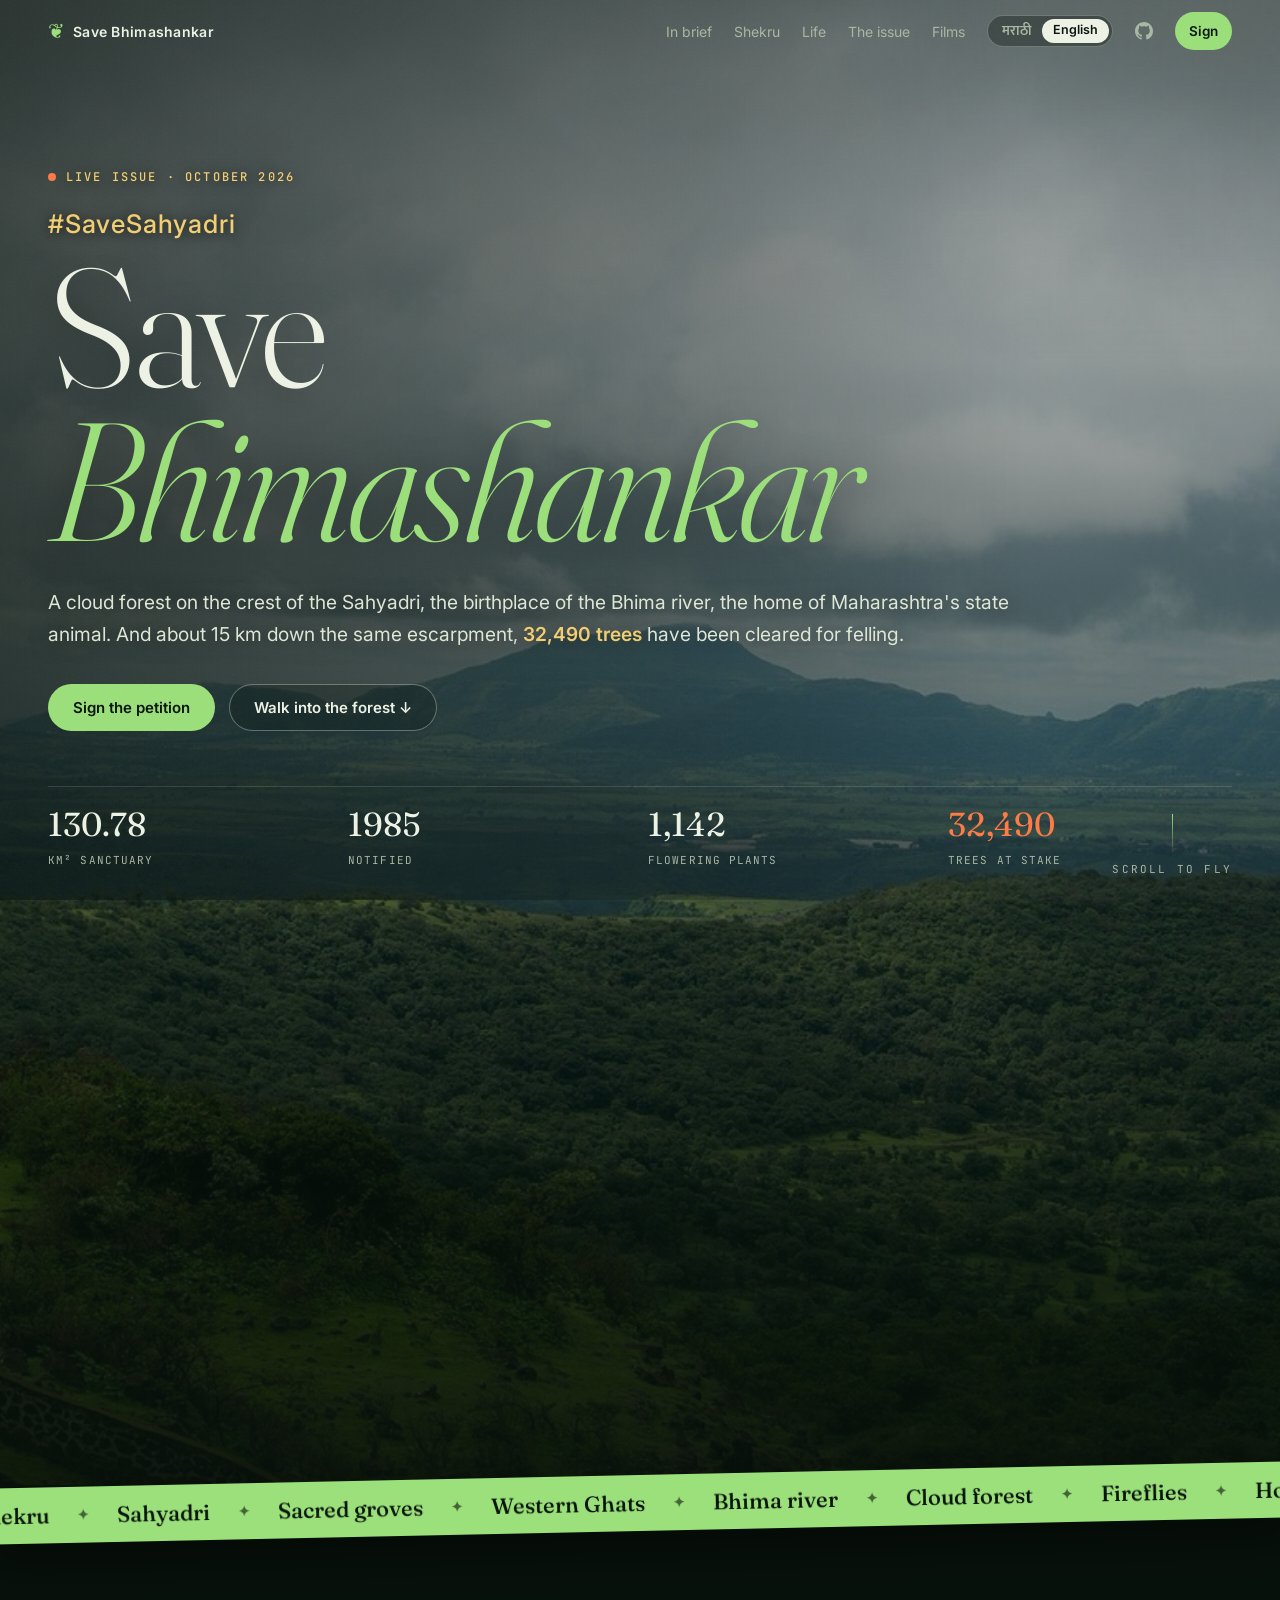
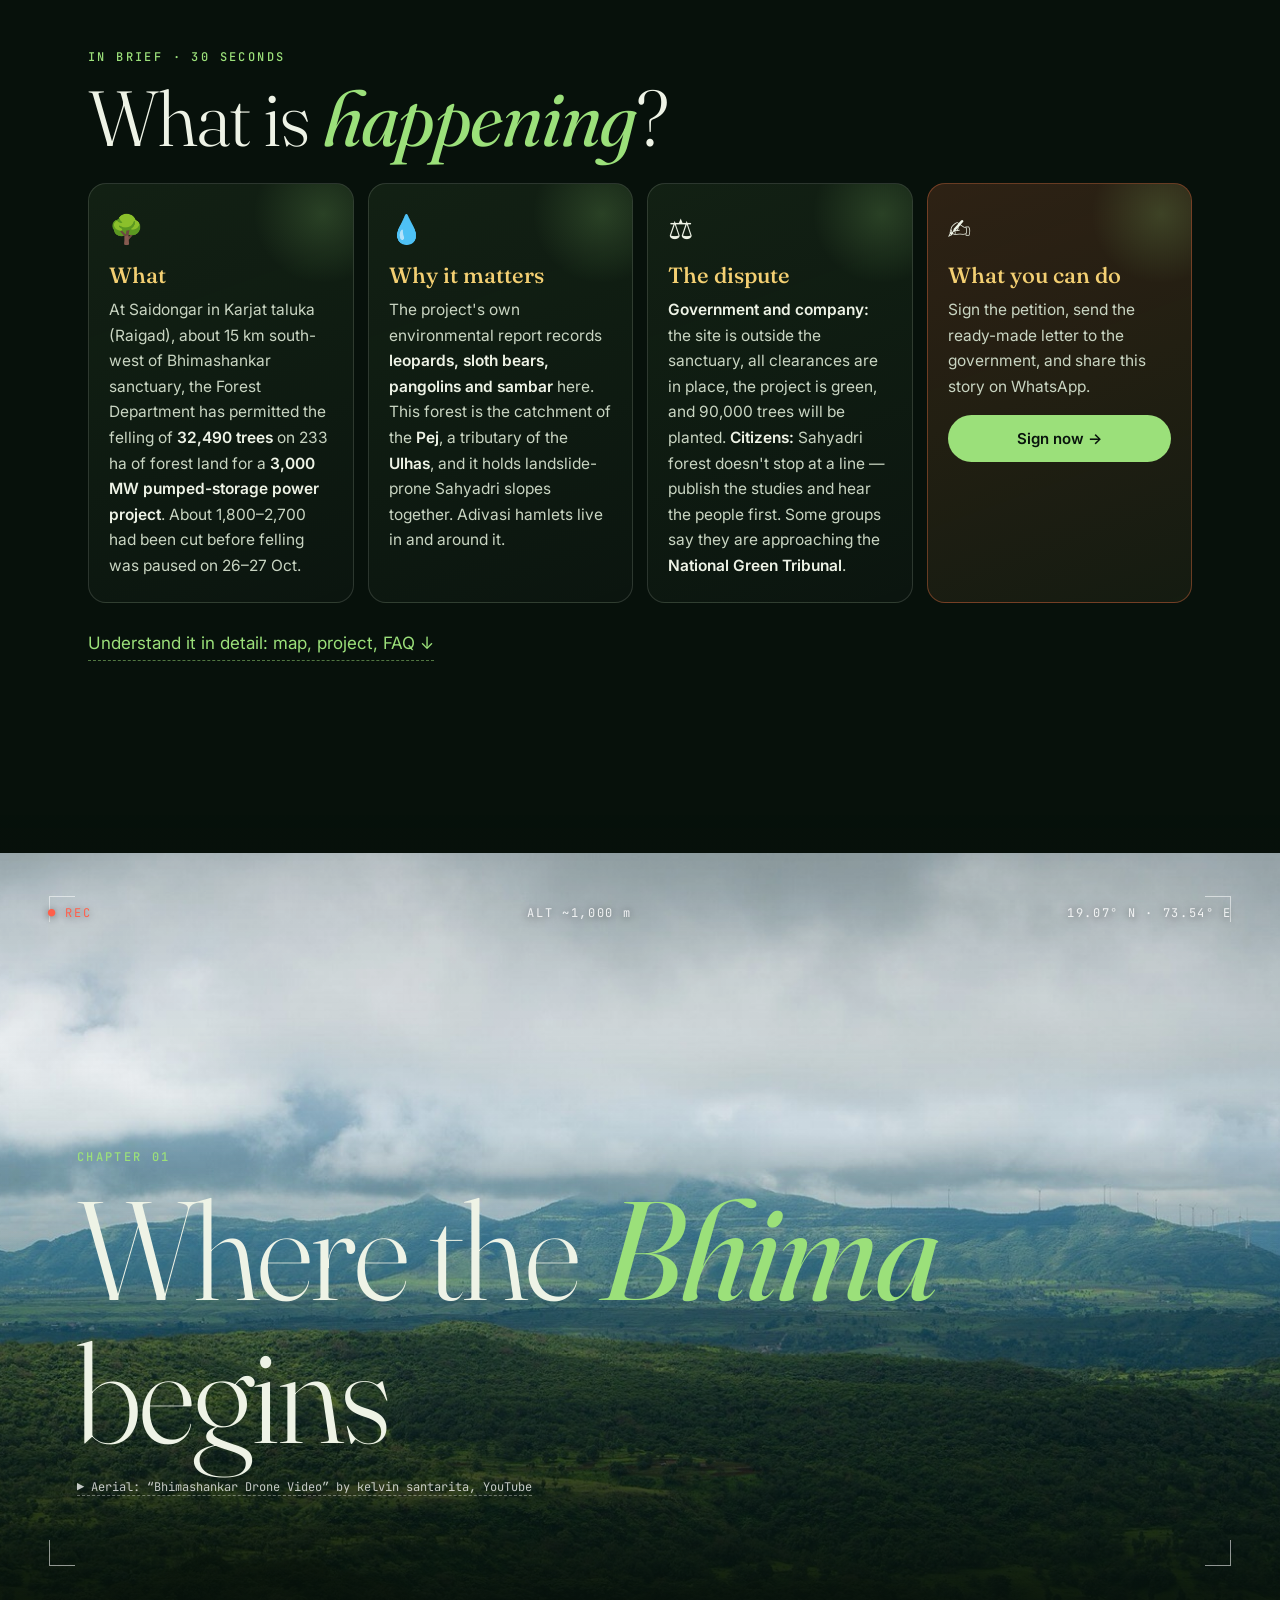
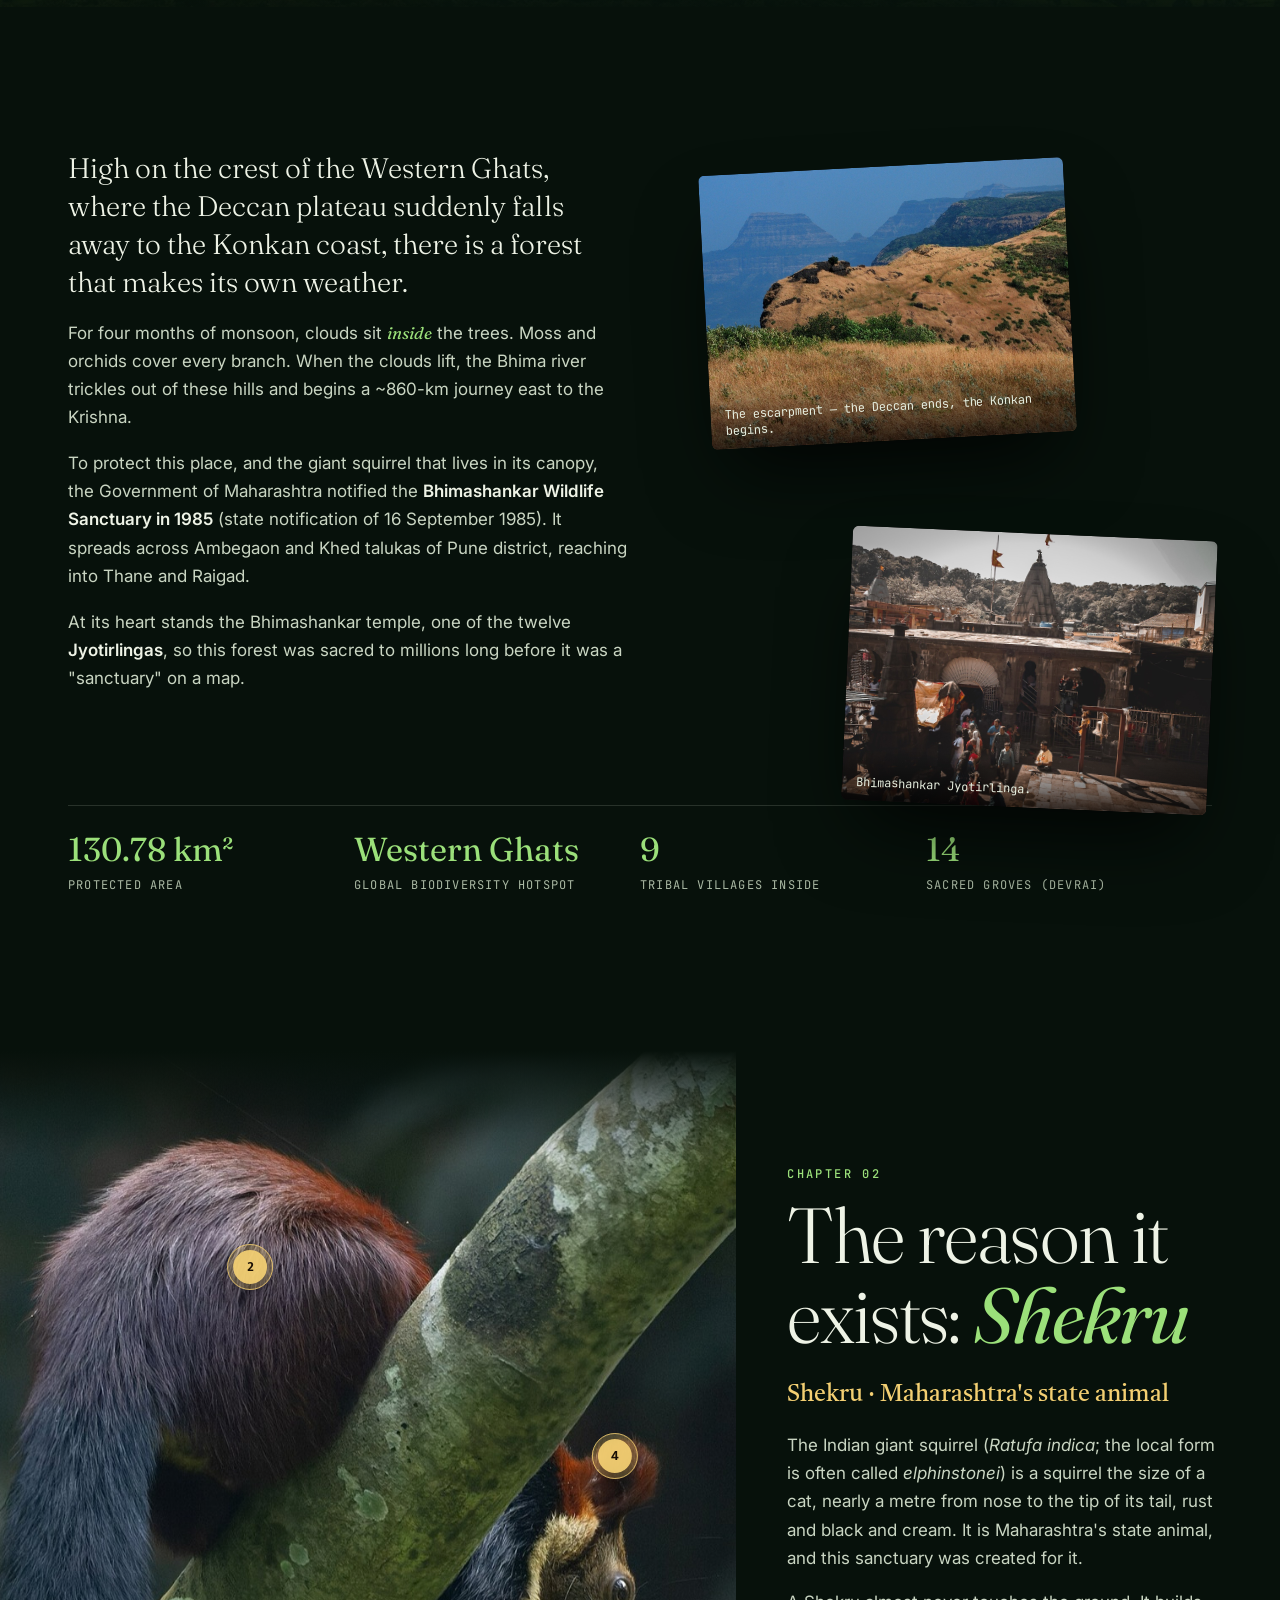
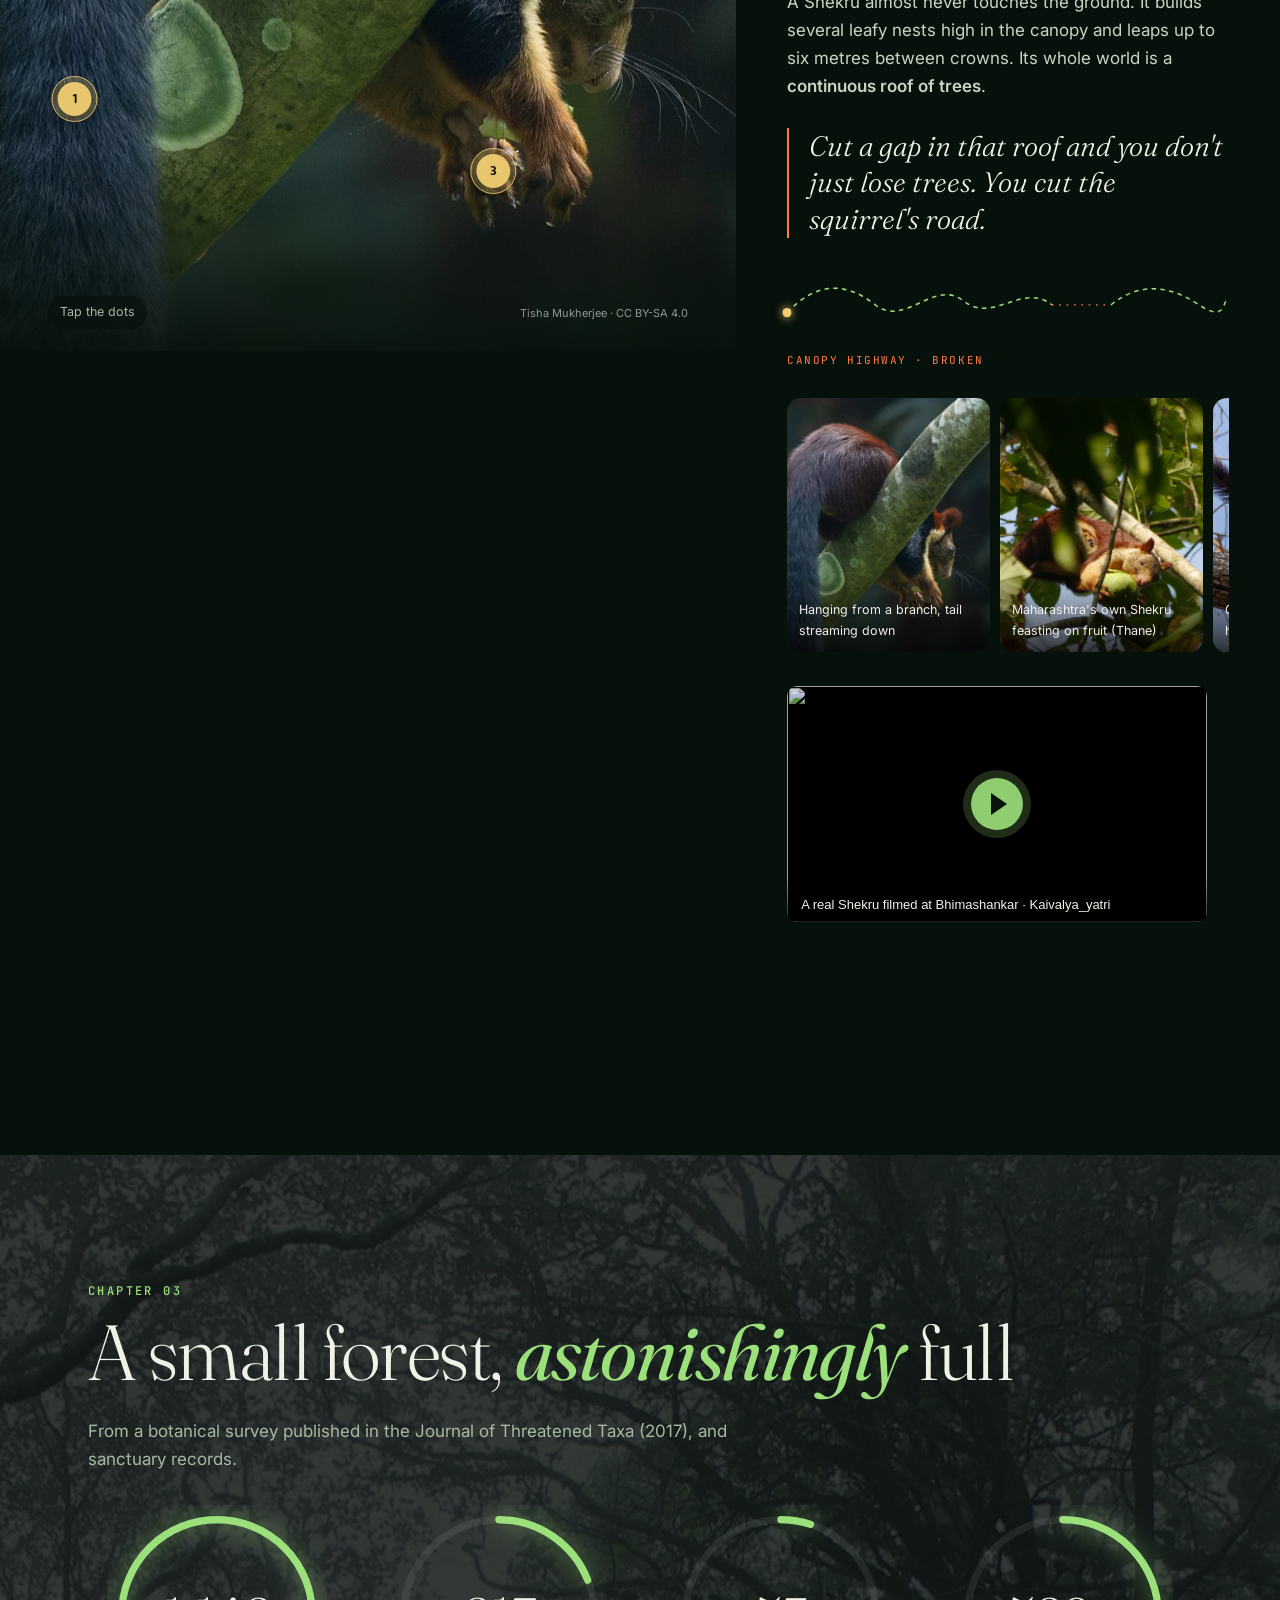
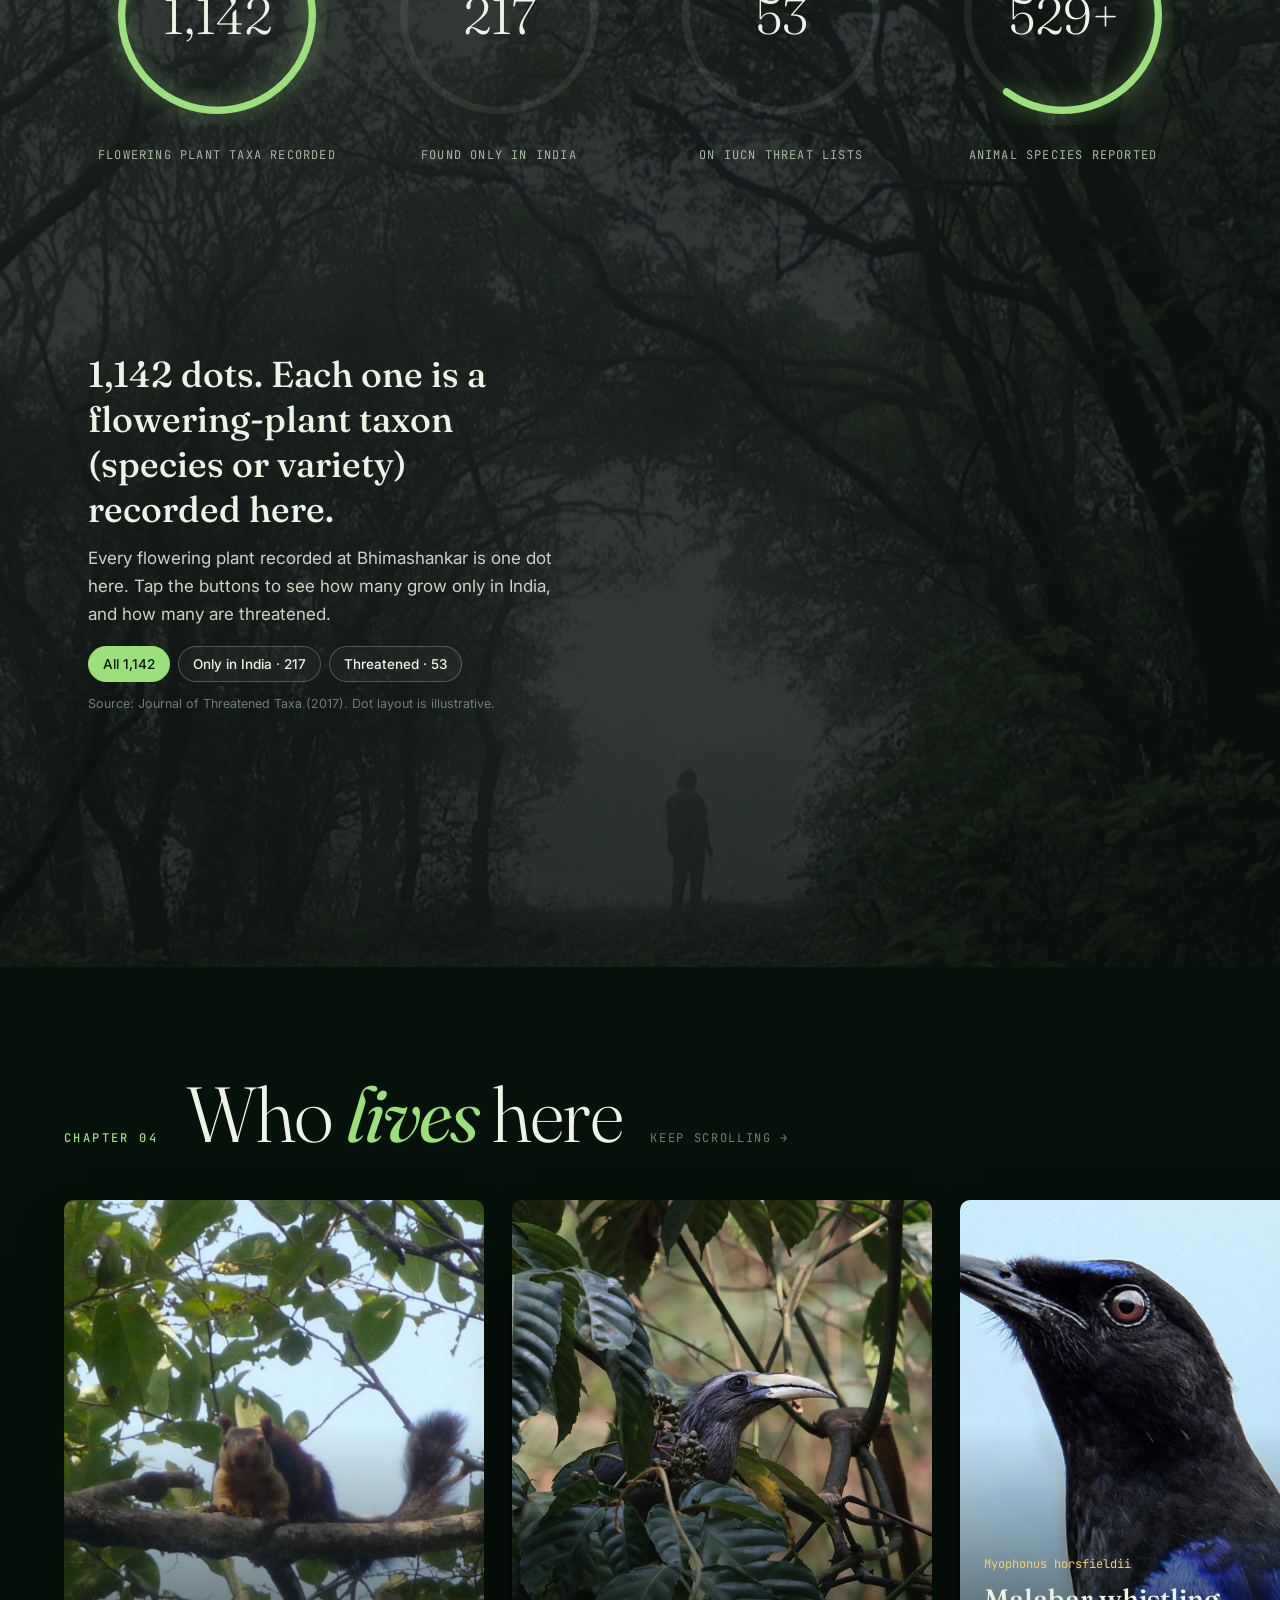
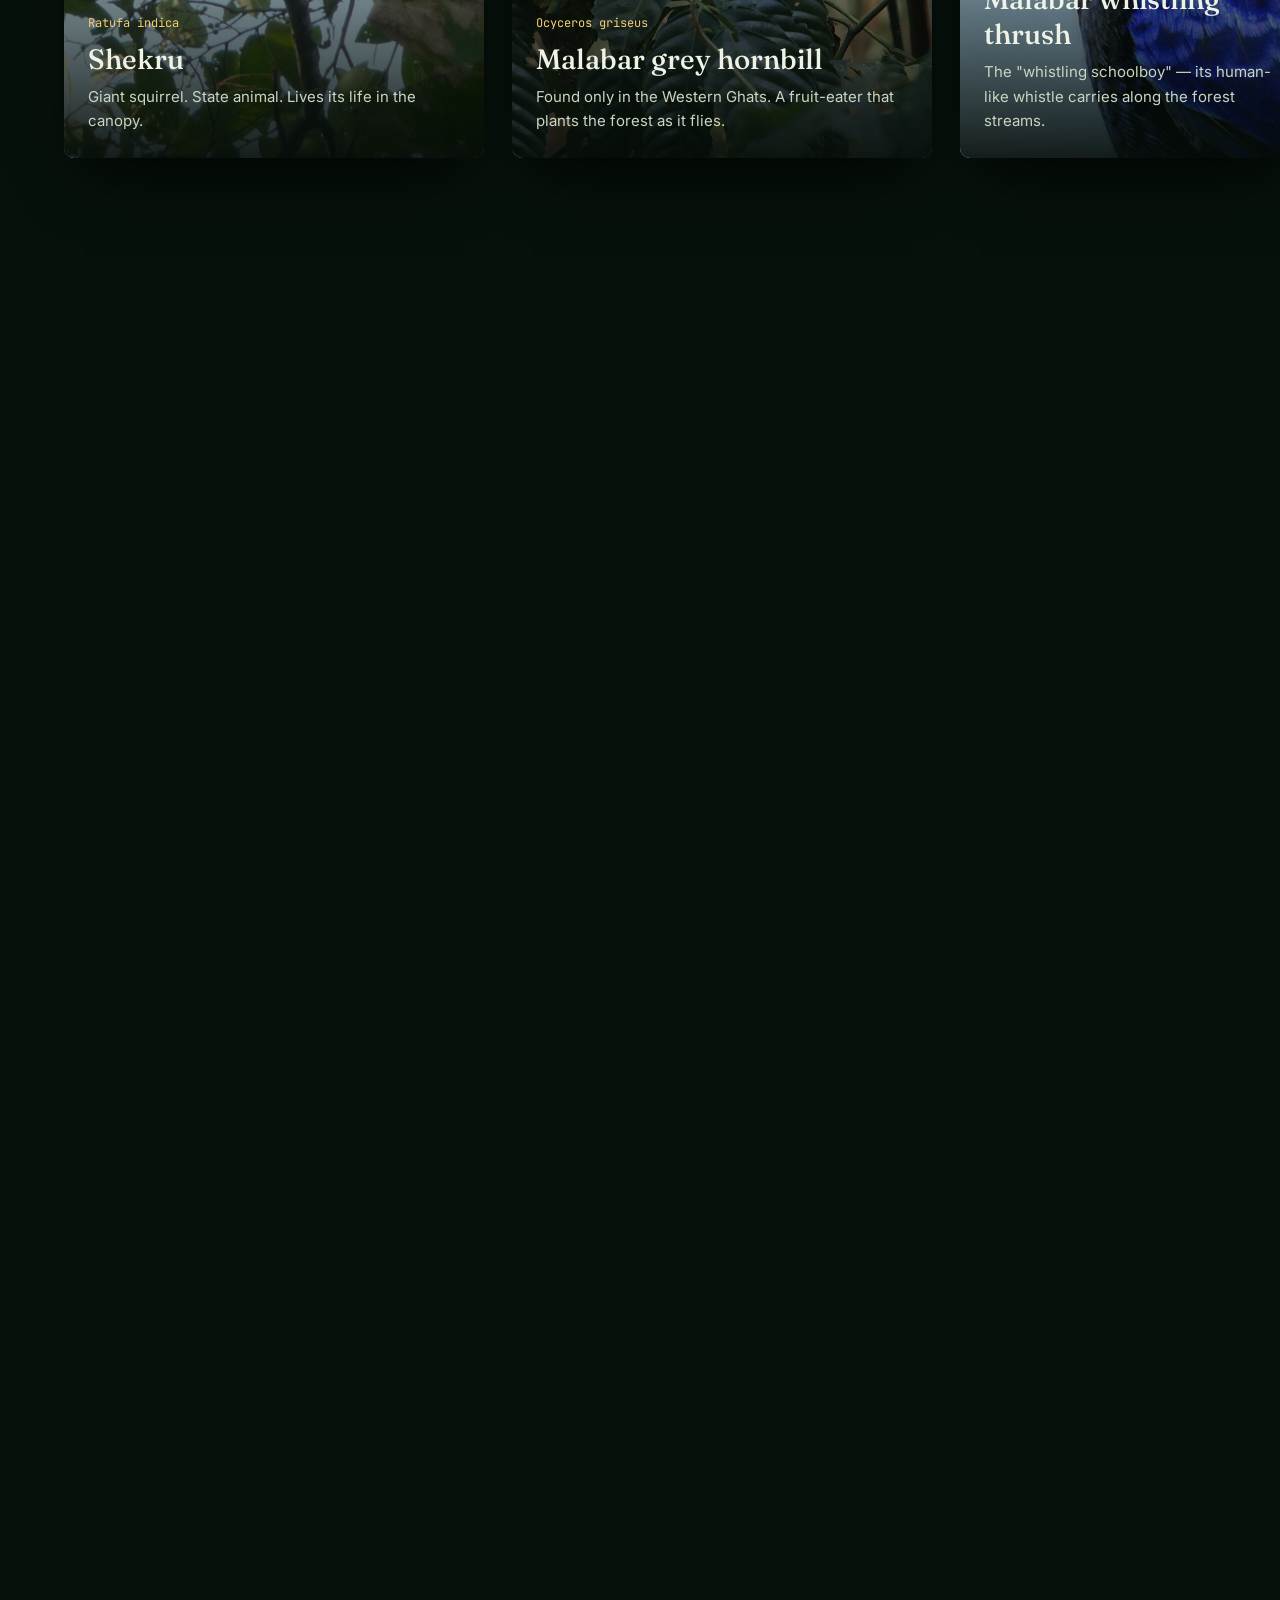
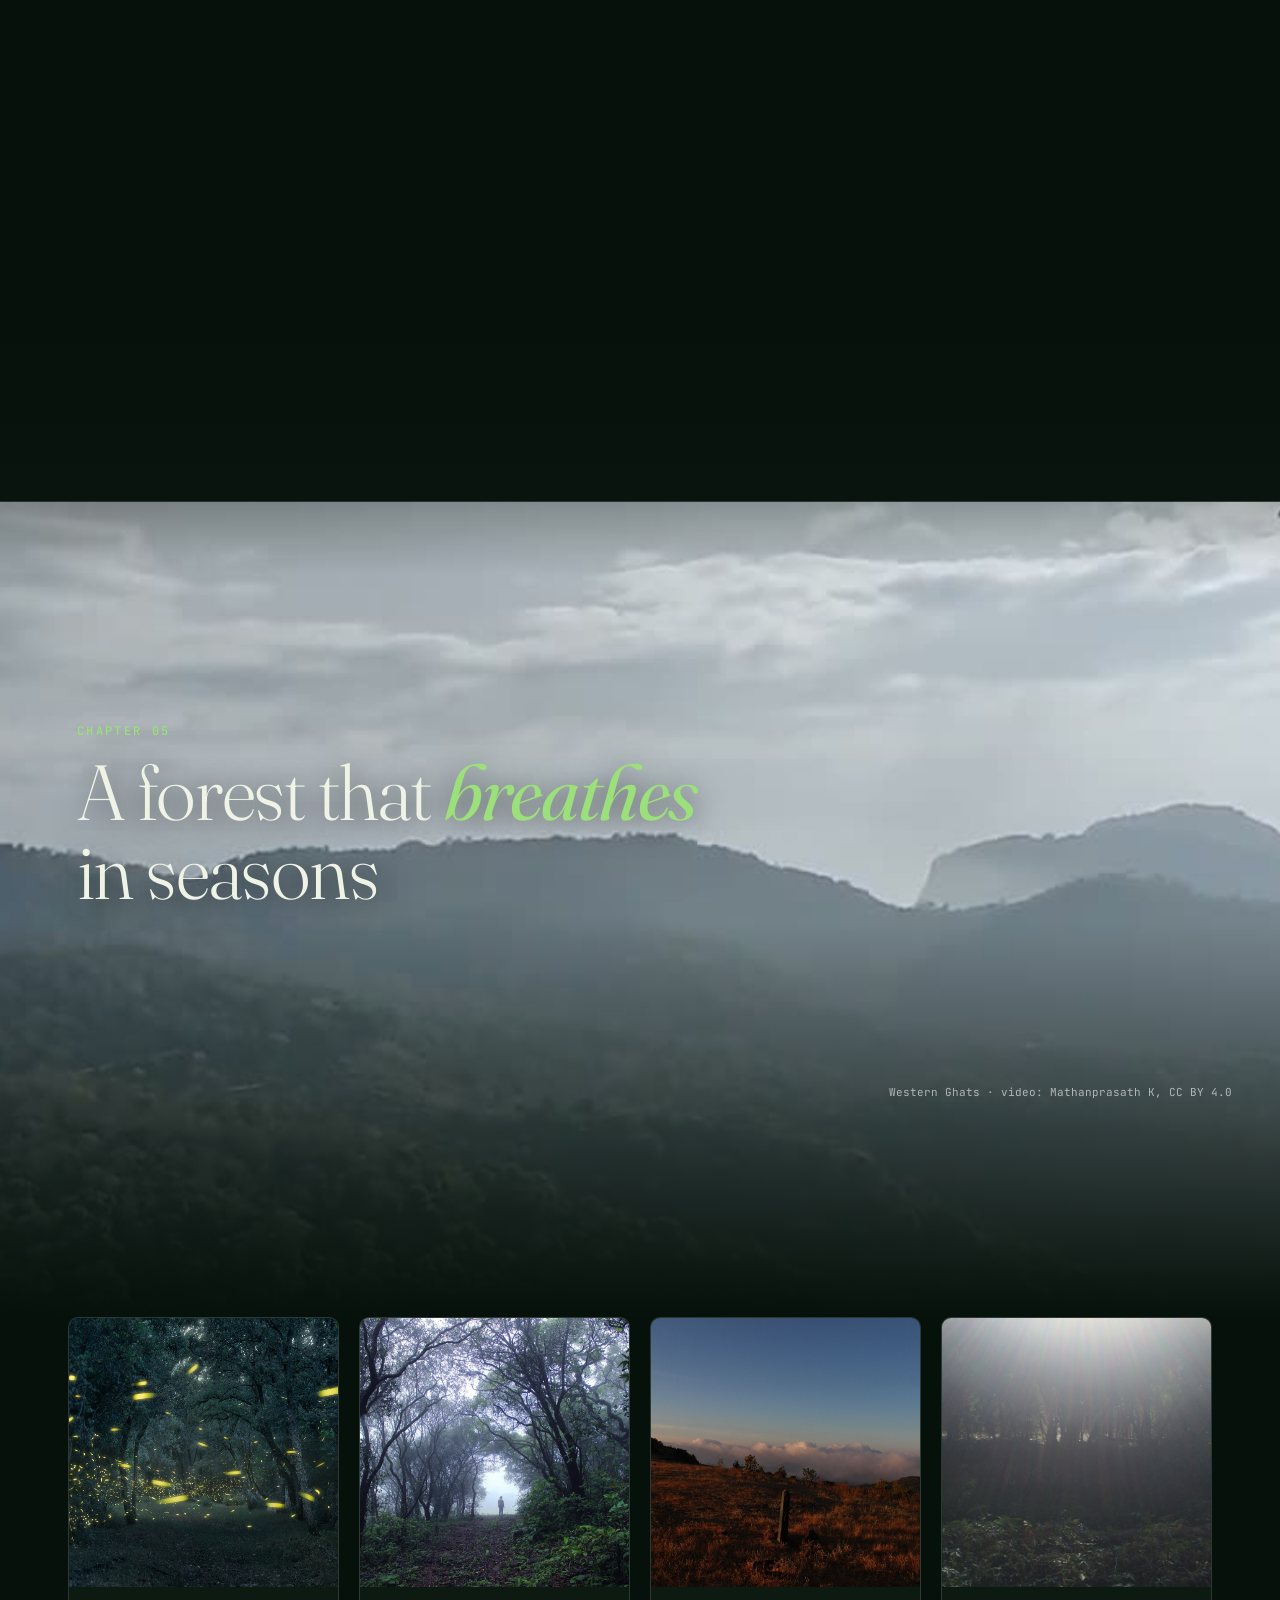
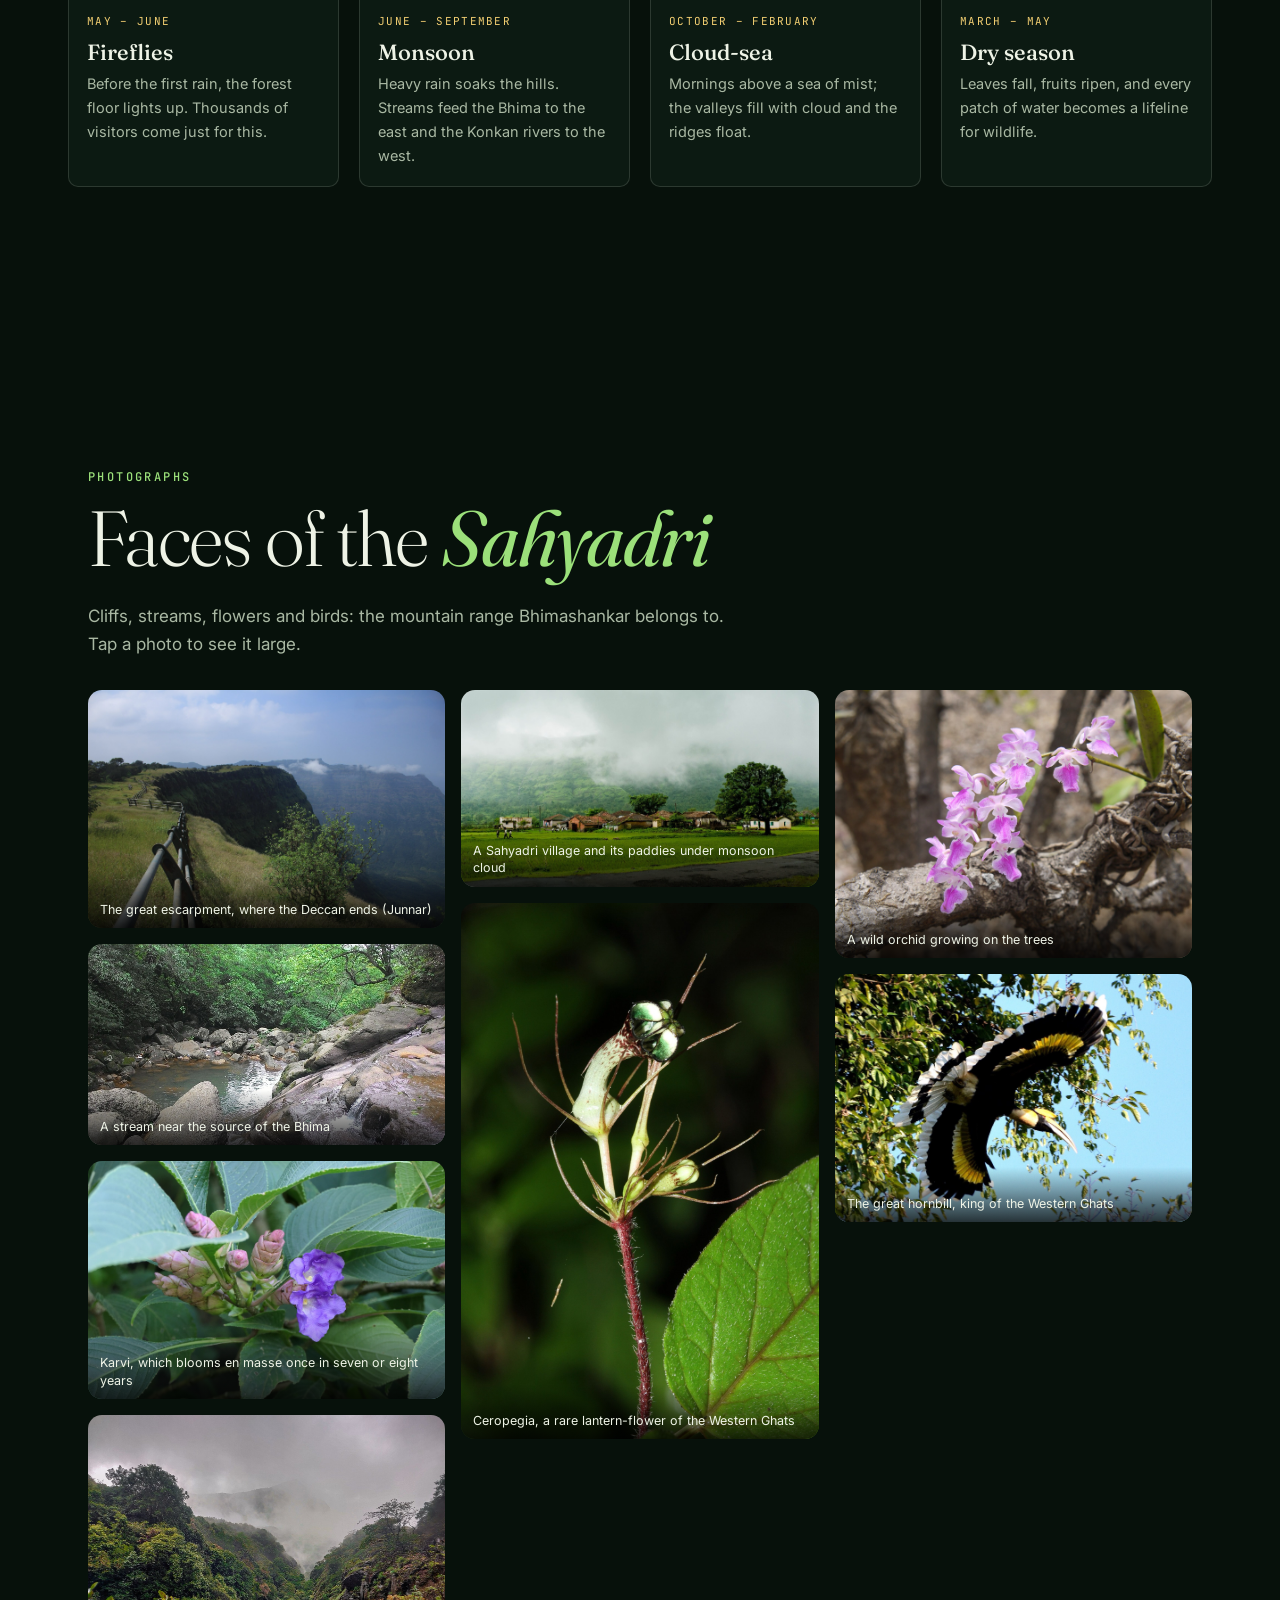
==== en/index.html @ 5ca63705 "Fact-checked content in both languages, formal Marathi, satellite map with real rivers and sanctuary" ====
<!doctype html>
<html lang="en">
<head>
<meta charset="utf-8">
<meta name="viewport" content="width=device-width, initial-scale=1">
<title>Save Bhimashankar</title>
<meta name="description" content="Bhimashankar — the cloud forest on the Sahyadri crest, home of the Shekru. A scroll story of its biodiversity, and a petition to pause the felling of 32,490 trees for a power project in the same Sahyadri hills, about 15 km away.">
<meta property="og:title" content="भीमाशंकर वाचवा · Save Bhimashankar">
<meta property="og:description" content="130 km² of Sahyadri cloud forest. One state animal. And 32,490 trees facing the axe in the same hills.">
<meta property="og:image" content="../img/hero.jpg">
<meta name="theme-color" content="#08120c">
<link rel="preconnect" href="https://fonts.googleapis.com"><link rel="preconnect" href="https://fonts.gstatic.com" crossorigin>
<link href="https://fonts.googleapis.com/css2?family=Fraunces:ital,opsz,wght@0,9..144,300..800;1,9..144,300..700&family=Inter:wght@400;500;600&family=JetBrains+Mono:wght@400;500&family=Tiro+Devanagari+Marathi:ital@0;1&family=Mukta:wght@300;400;500;600&display=swap" rel="stylesheet">
<link rel="stylesheet" href="../style.css?v=38f1c5e9">
<script type="importmap">{"imports":{"three":"https://cdn.jsdelivr.net/npm/three@0.160.0/build/three.module.js","three/addons/":"https://cdn.jsdelivr.net/npm/three@0.160.0/examples/jsm/"}}</script>
<script type="module" src="../forest.js?v=a765c463"></script>
<script src="https://cdn.jsdelivr.net/npm/d3@7.9.0/dist/d3.min.js" defer></script>
<script src="../issue.js?v=01e0eed6" defer></script>
</head>
<body>
<canvas id="forest" aria-hidden="true"></canvas>
<div class="grain" aria-hidden="true"></div>
<div id="prog"><i></i></div>

<header id="top">
  <a class="brand" href="#hero"><span class="leaf">❦</span> Save Bhimashankar</a>
  <nav>
    <a class="nl" href="#brief">In brief</a><a class="nl" href="#shekru">Shekru</a><a class="nl" href="#life">Life</a><a class="nl" href="#issue">The issue</a><a class="nl" href="#films">Films</a>
    <span class="lsw" role="group" aria-label="Language"><a href="../" lang="mr">मराठी</a><a href="./" lang="en" class="on" aria-current="page">English</a></span>
    <a class="gh" href="https://github.com/KanurkarPrateek" target="_blank" rel="noopener" aria-label="GitHub"><svg viewBox="0 0 16 16" width="18" height="18"><path fill="currentColor" d="M8 0C3.58 0 0 3.58 0 8c0 3.54 2.29 6.53 5.47 7.59.4.07.55-.17.55-.38 0-.19-.01-.82-.01-1.49-2.01.37-2.53-.49-2.69-.94-.09-.23-.48-.94-.82-1.13-.28-.15-.68-.52-.01-.53.63-.01 1.08.58 1.23.82.72 1.21 1.87.87 2.33.66.07-.52.28-.87.51-1.07-1.78-.2-3.64-.89-3.64-3.95 0-.87.31-1.59.82-2.15-.08-.2-.36-1.02.08-2.12 0 0 .67-.21 2.2.82.64-.18 1.32-.27 2-.27.68 0 1.36.09 2 .27 1.53-1.04 2.2-.82 2.2-.82.44 1.1.16 1.92.08 2.12.51.56.82 1.27.82 2.15 0 3.07-1.87 3.75-3.65 3.95.29.25.54.73.54 1.48 0 1.07-.01 1.93-.01 2.2 0 .21.15.46.55.38A8.013 8.013 0 0016 8c0-4.42-3.58-8-8-8z"/></svg></a>
    <a class="cta" href="#sign">Sign</a>
  </nav>
</header>

<section id="hero" class="gl-zone" data-scene="hero">
  <div class="hero-in">
    <p class="kicker"><span class="pulse"></span> Live issue · October 2026</p>
    <h1><span class="sm">#SaveSahyadri</span><span class="lg">Save <em>Bhimashankar</em></span></h1>
    <p class="lede">A cloud forest on the crest of the Sahyadri, the birthplace of the Bhima river, the home of Maharashtra's state animal. And about 15 km down the same escarpment, <b>32,490 trees</b> have been cleared for felling.</p>
    <div class="hero-cta"><a class="btn solid" href="#sign">Sign the petition</a><a class="btn ghost" href="#forest-ch">Walk into the forest ↓</a></div>
    <p class="visits" hidden><span class="eye"></span><b data-visits>0</b> people have seen this story</p>
    <div class="hero-foot">
      <div><b>130.78</b><span>km² sanctuary</span></div>
      <div><b>1985</b><span>notified</span></div>
      <div><b>1,142</b><span>flowering plants</span></div>
      <div><b>32,490</b><span>trees at stake</span></div>
    </div>
  </div>
  <div class="scrollcue"><i></i>scroll to fly</div>
</section>

<div class="ribbon"><div class="track">
  <span>Shekru</span><b>✦</b><span>Sahyadri</span><b>✦</b><span>Sacred groves</span><b>✦</b><span>Western Ghats</span><b>✦</b><span>Bhima river</span><b>✦</b><span>Cloud forest</span><b>✦</b><span>Fireflies</span><b>✦</b><span>Hornbills</span><b>✦</b><span>Shekru</span><b>✦</b><span>Sahyadri</span><b>✦</b><span>Sacred groves</span><b>✦</b><span>Western Ghats</span><b>✦</b><span>Bhima river</span><b>✦</b><span>Cloud forest</span><b>✦</b><span>Fireflies</span><b>✦</b><span>Hornbills</span><b>✦</b>
</div></div>

<section id="brief" class="chap solid">
  <div class="wrap">
    <p class="chapno reveal">In brief · 30 seconds</p>
    <h2 class="reveal">What is <em>happening</em>?</h2>
    <div class="brief">
      <article class="bc reveal"><span class="bi">🌳</span><h3>What</h3><p>At Saidongar in Karjat taluka (Raigad), about 15 km south-west of Bhimashankar sanctuary, the Forest Department has permitted the felling of <b>32,490 trees</b> on 233 ha of forest land for a <b>3,000 MW pumped-storage power project</b>. About 1,800–2,700 had been cut before felling was paused on 26–27 Oct.</p></article>
      <article class="bc reveal"><span class="bi">💧</span><h3>Why it matters</h3><p>The project's own environmental report records <b>leopards, sloth bears, pangolins and sambar</b> here. This forest is the catchment of the <b>Pej</b>, a tributary of the <b>Ulhas</b>, and it holds landslide-prone Sahyadri slopes together. Adivasi hamlets live in and around it.</p></article>
      <article class="bc reveal"><span class="bi">⚖️</span><h3>The dispute</h3><p><b>Government and company:</b> the site is outside the sanctuary, all clearances are in place, the project is green, and 90,000 trees will be planted. <b>Citizens:</b> Sahyadri forest doesn't stop at a line — publish the studies and hear the people first. Some groups say they are approaching the <b>National Green Tribunal</b>.</p></article>
      <article class="bc act reveal"><span class="bi">✍️</span><h3>What you can do</h3><p>Sign the petition, send the ready-made letter to the government, and share this story on WhatsApp.</p><a class="btn solid" href="#sign">Sign now →</a></article>
    </div>
    <a class="more reveal" href="#issue">Understand it in detail: map, project, FAQ ↓</a>
  </div>
</section>

<section id="forest-ch" class="chap solid">
  <div class="drone" data-par>
    <img src="../img/hero2.jpg" alt="" class="kb kb-a">
    <div class="ytbg" data-yt="ZCVe-rup3-g" data-start="12"></div>
    <div class="drone-hud"><span>● REC</span><span>ALT ~1,000 m</span><span>19.07° N · 73.54° E</span></div>
    <div class="drone-cap">
      <p class="chapno">Chapter 01</p>
      <h2>Where the <em>Bhima</em> begins</h2>
      <a class="vcredit" href="https://www.youtube.com/watch?v=ZCVe-rup3-g" target="_blank" rel="noopener">▶ Aerial: “Bhimashankar Drone Video” by kelvin santarita, YouTube</a>
    </div>
  </div>
  <div class="split">
    <div class="txt reveal">
      <p class="big">High on the crest of the Western Ghats, where the Deccan plateau suddenly falls away to the Konkan coast, there is a forest that makes its own weather.</p>
      <p>For four months of monsoon, clouds sit <em>inside</em> the trees. Moss and orchids cover every branch. When the clouds lift, the Bhima river trickles out of these hills and begins a ~860-km journey east to the Krishna.</p>
      <p>To protect this place, and the giant squirrel that lives in its canopy, the Government of Maharashtra notified the <b>Bhimashankar Wildlife Sanctuary in 1985</b> (state notification of 16 September 1985). It spreads across Ambegaon and Khed talukas of Pune district, reaching into Thane and Raigad.</p>
      <p>At its heart stands the Bhimashankar temple, one of the twelve <b>Jyotirlingas</b>, so this forest was sacred to millions long before it was a "sanctuary" on a map.</p>
    </div>
    <div class="stack" data-par="0.12">
      <figure class="ph tilt-l"><img src="../img/ghats.jpg" alt="" loading="lazy"><figcaption>The escarpment — the Deccan ends, the Konkan begins.</figcaption></figure>
      <figure class="ph tilt-r"><img src="../img/temple.jpg" alt="" loading="lazy"><figcaption>Bhimashankar Jyotirlinga.</figcaption></figure>
    </div>
  </div>
  <div class="factbar reveal">
    <div><b>130.78 km²</b><span>protected area</span></div>
    <div><b>Western Ghats</b><span>global biodiversity hotspot</span></div>
    <div><b>9</b><span>tribal villages inside</span></div>
    <div><b>14</b><span>sacred groves (devrai)</span></div>
  </div>
</section>

<section id="shekru" class="chap solid">
  <div class="shekru">
    <div class="sq-head reveal">
      <p class="chapno">Chapter 02</p>
      <h2>The reason it exists: <em>Shekru</em></h2>
      <p class="mr-line">Shekru · Maharashtra's state animal</p>
    </div>
    <div class="sq-stage">
      <div id="sqPhoto" class="s3d sqp">
        <img class="sqp-img" src="../img/x/shekru-hanging.jpg" alt="A Shekru hanging down from a branch">
        <button class="hs" data-at="tail" data-x="26" data-y="72" data-t="Tail" data-p="A bushy tail about as long as its body (about 45 cm, up to ~60): the rudder for 6-metre leaps, and a blanket when it sleeps."><i>1</i></button>
        <button class="hs" data-at="back" data-x="39" data-y="24" data-t="Maroon coat" data-p="The northern Sahyadri form, often called <i>elphinstonei</i>: deep maroon-black back, cream belly. Nearly 1 m nose to tail, 1.5–2 kg."><i>2</i></button>
        <button class="hs" data-at="hand" data-x="57" data-y="80" data-t="Hands & diet" data-p="Fruit, seeds, flowers, young leaves, bark. It eats holding food in its hands, and spreads seeds that grow new forest."><i>3</i></button>
        <button class="hs" data-at="head" data-x="66" data-y="45" data-t="Alert eyes & ears" data-p="Always watching for eagles and leopards. In danger it calls loudly or flattens against the trunk. It builds several leafy nests high in the trees."><i>4</i></button>
        <div class="hs-card" role="status"><b></b><p></p><small>tap to close</small></div>
        <div class="s3d-ui"><span class="s3d-hint">Tap the dots</span><span class="sqp-cr">Tisha Mukherjee · CC BY-SA 4.0</span></div>
      </div>
    </div>
    <div class="sq-txt reveal">
      <p>The Indian giant squirrel (<i>Ratufa indica</i>; the local form is often called <i>elphinstonei</i>) is a squirrel the size of a cat, nearly a metre from nose to the tip of its tail, rust and black and cream. It is Maharashtra's state animal, and this sanctuary was created for it.</p>
      <p>A Shekru almost never touches the ground. It builds several leafy nests high in the canopy and leaps up to six metres between crowns. Its whole world is a <b>continuous roof of trees</b>.</p>
      <div class="pull">Cut a gap in that roof and you don't just lose trees. You cut the squirrel's road.</div>
      <div class="canopy-line" aria-hidden="true"><svg viewBox="0 0 600 90" preserveAspectRatio="none"><path class="cl" d="M0 60 C 40 20, 80 20, 120 50 S 200 15, 240 45 S 320 20, 360 50"/><path class="cl gap" d="M360 50 L 440 50"/><path class="cl" d="M440 50 C 480 20, 520 25, 560 50 S 590 40, 600 45"/><circle class="sq" r="6" cx="0" cy="60"/></svg><span>canopy highway · broken</span></div>
      <div class="sq-gal" id="sqGal"><figure><img src="../img/x/shekru-hanging.jpg" alt="" loading="lazy"><figcaption>Hanging from a branch, tail streaming down</figcaption></figure><figure><img src="../img/x/shekru-eating.jpg" alt="" loading="lazy"><figcaption>Maharashtra's own Shekru feasting on fruit (Thane)</figcaption></figure><figure><img src="../img/x/shekru-branch.jpg" alt="" loading="lazy"><figcaption>On the run, bushy tail held high</figcaption></figure><figure><img src="../img/x/shekru-tail.jpg" alt="" loading="lazy"><figcaption>Resting along a branch</figcaption></figure><figure><img src="../img/x/shekru-upside-down.jpg" alt="" loading="lazy"><figcaption>Coming down a trunk head-first</figcaption></figure><figure><img src="../img/x/shekru-forest.jpg" alt="" loading="lazy"><figcaption>Stretched out in the green canopy</figcaption></figure></div>
      <button class="yt mini" data-id="wZCeWE-guHY"><img src="https://i.ytimg.com/vi/wZCeWE-guHY/hqdefault.jpg" alt="" loading="lazy"><span class="play"></span><span class="yt-t">A real Shekru filmed at Bhimashankar · Kaivalya_yatri</span></button>
    </div>
  </div>
</section>

<section id="numbers" class="chap solid dark">
  <div class="numbers-bg" data-par="0.2"><img src="../img/monsoon1.jpg" alt="" loading="lazy"></div>
  <div class="wrap">
    <p class="chapno reveal">Chapter 03</p>
    <h2 class="reveal">A small forest, <em>astonishingly</em> full</h2>
    <p class="sub reveal">From a botanical survey published in the Journal of Threatened Taxa (2017), and sanctuary records.</p>
    <div class="rings">
      <div class="ring reveal" style="--p:1"><svg viewBox="0 0 120 120"><circle class="bg" cx="60" cy="60" r="52"/><circle class="fg" cx="60" cy="60" r="52"/></svg><b data-to="1142">0</b><span>flowering plant taxa recorded</span></div>
      <div class="ring reveal" style="--p:.19"><svg viewBox="0 0 120 120"><circle class="bg" cx="60" cy="60" r="52"/><circle class="fg" cx="60" cy="60" r="52"/></svg><b data-to="217">0</b><span>found only in India</span></div>
      <div class="ring reveal" style="--p:.05"><svg viewBox="0 0 120 120"><circle class="bg" cx="60" cy="60" r="52"/><circle class="fg" cx="60" cy="60" r="52"/></svg><b data-to="53">0</b><span>on IUCN threat lists</span></div>
      <div class="ring reveal" style="--p:.6"><svg viewBox="0 0 120 120"><circle class="bg" cx="60" cy="60" r="52"/><circle class="fg" cx="60" cy="60" r="52"/></svg><b data-to="529" data-suf="+">0</b><span>animal species reported</span></div>
    </div>
    <div class="flora reveal">
      <div class="flora-txt">
        <h3>1,142 dots. Each one is a flowering-plant taxon (species or variety) recorded here.</h3>
        <p>Every flowering plant recorded at Bhimashankar is one dot here. Tap the buttons to see how many grow only in India, and how many are threatened.</p>
        <div class="chips" role="group">
          <button class="chip on" data-k="all">All 1,142</button>
          <button class="chip gold" data-k="end">Only in India · 217</button>
          <button class="chip ember" data-k="thr">Threatened · 53</button>
        </div>
        <p class="tiny">Source: Journal of Threatened Taxa (2017). Dot layout is illustrative.</p>
      </div>
      <svg id="plants" viewBox="0 0 400 400" role="img" aria-label="Chart of 1,142 plant species"></svg>
    </div>
  </div>
</section>

<section id="life" class="hscroll">
  <div class="hs-sticky">
    <div class="hs-head"><p class="chapno">Chapter 04</p><h2>Who <em>lives</em> here</h2><p class="hint">keep scrolling →</p></div>
    <div class="hs-track">
      <article class="sp"><img src="../img/shekru.jpg" alt="" loading="lazy"><div class="sp-t"><i>Ratufa indica</i><h3>Shekru</h3><p>Giant squirrel. State animal. Lives its life in the canopy.</p></div></article>
      <article class="sp"><img src="../img/hornbill.jpg" alt="" loading="lazy"><div class="sp-t"><i>Ocyceros griseus</i><h3>Malabar grey hornbill</h3><p>Found only in the Western Ghats. A fruit-eater that plants the forest as it flies.</p></div></article>
      <article class="sp tall"><img src="../img/thrush.jpg" alt="" loading="lazy"><div class="sp-t"><i>Myophonus horsfieldii</i><h3>Malabar whistling thrush</h3><p>The "whistling schoolboy" — its human-like whistle carries along the forest streams.</p></div></article>
      <article class="sp tall"><img src="../img/x/malabar-pit-viper.jpg" alt="" loading="lazy"><div class="sp-t"><i>Craspedocephalus malabaricus</i><h3>Pit viper habitat</h3><p>Damp, mossy undergrowth where green pit vipers wait, perfectly still, for hours.</p></div></article>
      <article class="sp"><img src="../img/x/malabar-trogon.jpg" alt="" loading="lazy"><div class="sp-t"><i>Harpactes fasciatus</i><h3>Malabar trogon</h3><p>A shy bird with a crimson chest. It lives only in dense, unbroken forest, a sign of a healthy one.</p></div></article>
      <article class="sp"><img src="../img/x/leopard.jpg" alt="" loading="lazy"><div class="sp-t"><i>Panthera pardus</i><h3>Leopard</h3><p>The sanctuary's top predator, moving quietly at night through forest and along village edges.</p></div></article>
      <article class="sp tall"><img src="../img/x/langur.jpg" alt="" loading="lazy"><div class="sp-t"><i>Semnopithecus</i><h3>Grey langur</h3><p>Photographed inside Bhimashankar sanctuary. Troops live in the trees, eating leaves, fruit and flowers.</p></div></article>
      <article class="sp tall"><img src="../img/x/paradise-flycatcher.jpg" alt="" loading="lazy"><div class="sp-t"><i>Terpsiphone paradisi</i><h3>Indian paradise flycatcher</h3><p>The male's white tail ribbons through the air. It nests in the ghat forests in the monsoon.</p></div></article>
      <article class="sp"><img src="../img/x/blue-mormon.jpg" alt="" loading="lazy"><div class="sp-t"><i>Papilio polymnestor</i><h3>Blue Mormon</h3><p>Maharashtra's state butterfly, gliding like blue velvet along forest paths after the rains.</p></div></article>
      <article class="sp"><img src="../img/x/atlas-moth.jpg" alt="" loading="lazy"><div class="sp-t"><i>Attacus taprobanis</i><h3>Atlas moth</h3><p>One of the largest moths on Earth. Its wingtips look like a cobra's head.</p></div></article>
      <article class="sp"><img src="../img/x/gliding-frog.jpg" alt="" loading="lazy"><div class="sp-t"><i>Rhacophorus malabaricus</i><h3>Malabar gliding frog</h3><p>Glides from tree to tree on webbed feet. A Western Ghats speciality.</p></div></article>
      <article class="sp"><img src="../img/mantis.jpg" alt="" loading="lazy"><div class="sp-t"><i>Mantodea</i><h3>Praying mantis</h3><p>Silhouetted against the sun, photographed inside the sanctuary.</p></div></article>
      <article class="sp"><img src="../img/litsea.jpg" alt="" loading="lazy"><div class="sp-t"><i>Litsea josephii</i><h3>Laurel of the Ghats</h3><p>One of the 1,142 flowering plants recorded here; 217 of them are found only in India.</p></div></article>
      <article class="sp tall vid"><video src="../video/walk.mp4" poster="../video/walk.jpg" muted loop playsinline preload="none"></video><div class="sp-t"><i>Western Ghats · video</i><h3>Inside the forest</h3><p>A world hidden in every leaf — one footpath, countless lives.</p></div></article>
      <article class="sp txtonly"><div class="sp-t"><i>Xantolis tomentosa</i><h3>Khombhal, the ancient climber</h3><p>A woody giant in the sanctuary was estimated in 1984 to be 800–1,000 years old. Older than many Sahyadri forts as we know them.</p></div></article>
      <article class="sp glow"><img src="../img/x/glowing-fungi.jpg" alt="" loading="lazy"><div class="sp-t"><i>Bioluminescent fungi</i><h3>The forest that glows</h3><p>On monsoon nights, fungi on rotting wood glow green. Before the rains, millions of fireflies blink in sync.</p></div></article>
      <article class="sp txtonly"><div class="sp-t"><i>And more</i><h3>Leopard · barking deer · mouse deer · pangolin · sambar · langur</h3><p>Mammals that need unbroken forest to move between feeding grounds and water.</p></div></article>
    </div>
  </div>
</section>

<section id="seasons" class="chap solid">
  <div class="layers">
    <video class="ly ly1" data-par="0.3" src="../video/ghats.mp4" poster="../video/ghats.jpg" muted loop playsinline autoplay preload="metadata"></video>
    <div class="ly-txt reveal">
      <p class="chapno">Chapter 05</p>
      <h2>A forest that <em>breathes</em> in seasons</h2>
    </div>
    <span class="ly-credit">Western Ghats · video: Mathanprasath K, CC BY 4.0</span>
  </div>
  <div class="seasons">
    <div class="season reveal"><img src="../img/x/fireflies.jpg" alt="" loading="lazy"><div><b>May – June</b><h3>Fireflies</h3><p>Before the first rain, the forest floor lights up. Thousands of visitors come just for this.</p></div></div>
    <div class="season reveal"><img src="../img/x/misty-trail.jpg" alt="" loading="lazy"><div><b>June – September</b><h3>Monsoon</h3><p>Heavy rain soaks the hills. Streams feed the Bhima to the east and the Konkan rivers to the west.</p></div></div>
    <div class="season reveal"><img src="../img/sunrise1.jpg" alt="" loading="lazy"><div><b>October – February</b><h3>Cloud-sea</h3><p>Mornings above a sea of mist; the valleys fill with cloud and the ridges float.</p></div></div>
    <div class="season reveal"><img src="../img/morning.jpg" alt="" loading="lazy"><div><b>March – May</b><h3>Dry season</h3><p>Leaves fall, fruits ripen, and every patch of water becomes a lifeline for wildlife.</p></div></div>
  </div>
</section>

<section id="sahyadri" class="chap solid">
  <div class="wrap">
    <p class="chapno reveal">Photographs</p>
    <h2 class="reveal">Faces of the <em>Sahyadri</em></h2>
    <p class="sub reveal">Cliffs, streams, flowers and birds: the mountain range Bhimashankar belongs to. Tap a photo to see it large.</p>
    <div class="mosaic"><figure class="w2"><img src="../img/x/sahyadri-cliff.jpg" alt="" loading="lazy"><figcaption>The great escarpment, where the Deccan ends (Junnar)</figcaption></figure><figure class=""><img src="../img/x/bhima-source.jpg" alt="" loading="lazy"><figcaption>A stream near the source of the Bhima</figcaption></figure><figure class=""><img src="../img/x/karvi.jpg" alt="" loading="lazy"><figcaption>Karvi, which blooms en masse once in seven or eight years</figcaption></figure><figure class=""><img src="../img/x/misty-gorge.jpg" alt="" loading="lazy"><figcaption>A monsoon gorge wrapped in cloud</figcaption></figure><figure class="w2"><img src="../img/x/monsoon-village.jpg" alt="" loading="lazy"><figcaption>A Sahyadri village and its paddies under monsoon cloud</figcaption></figure><figure class="t2"><img src="../img/x/ceropegia.jpg" alt="" loading="lazy"><figcaption>Ceropegia, a rare lantern-flower of the Western Ghats</figcaption></figure><figure class=""><img src="../img/x/foxtail-orchid.jpg" alt="" loading="lazy"><figcaption>A wild orchid growing on the trees</figcaption></figure><figure class=""><img src="../img/x/great-hornbill.jpg" alt="" loading="lazy"><figcaption>The great hornbill, king of the Western Ghats</figcaption></figure></div>
  </div>
</section>

<section id="films" class="chap dark">
  <div class="wrap">
    <p class="chapno reveal">Films</p>
    <h2 class="reveal">Bhimashankar <em>from the sky</em></h2>
    <p class="sub reveal">Drone films and shorts, with thanks to the creators who filmed this forest. Videos play from YouTube.</p>
    <div class="cinema reveal">
      <div class="screen"><button class="yt big" data-id="2MoN9P4DWwQ"><img src="https://i.ytimg.com/vi/2MoN9P4DWwQ/hqdefault.jpg" alt="" loading="lazy"><span class="play"></span></button>
        <div class="now"><b id="nowT">Bhimashankar Eco-Tourism Film</b><span id="nowC">Maharashtra Forest · 10:18</span></div></div>
      <ul class="reel">
        <li class="on" data-id="2MoN9P4DWwQ" data-c="Maharashtra Forest · 10:18"><img src="https://i.ytimg.com/vi/2MoN9P4DWwQ/mqdefault.jpg" alt="" loading="lazy"><div><b>Bhimashankar Eco-Tourism Film</b><span>Maharashtra Forest Dept (official)</span></div></li>
        <li data-id="CWHjtzSfxr8" data-c="Daily life · 3:30"><img src="https://i.ytimg.com/vi/CWHjtzSfxr8/mqdefault.jpg" alt="" loading="lazy"><div><b>Bhimashankar in Shravan — the sacred forest</b><span>Daily life · drone</span></div></li>
        <li data-id="ZCVe-rup3-g" data-c="kelvin santarita · 4:14"><img src="https://i.ytimg.com/vi/ZCVe-rup3-g/mqdefault.jpg" alt="" loading="lazy"><div><b>Bhimashankar Drone Video</b><span>kelvin santarita · 1440p</span></div></li>
        <li data-id="K4hUbWnptSU" data-c="DocTourer Shashvat · 15:02"><img src="https://i.ytimg.com/vi/K4hUbWnptSU/mqdefault.jpg" alt="" loading="lazy"><div><b>Bhimashankar in the monsoon — drone views</b><span>DocTourer Shashvat</span></div></li>
        <li data-id="NqrKVazt-VQ" data-c="Akash Thakur · 0:40"><img src="https://i.ytimg.com/vi/NqrKVazt-VQ/mqdefault.jpg" alt="" loading="lazy"><div><b>Bhimashankar trek — drone view</b><span>Akash Thakur</span></div></li>
        <li data-id="KyfTtZYk8SE" data-c="Calm Wilderness · 20:57"><img src="https://i.ytimg.com/vi/KyfTtZYk8SE/mqdefault.jpg" alt="" loading="lazy"><div><b>Bhimashankar and the opera of fireflies</b><span>Calm Wilderness</span></div></li>
      </ul>
    </div>
  </div>
</section>

<section id="people" class="chap solid dark">
  <div class="split rev">
    <div class="stack" data-par="0.1">
      <figure class="ph tilt-r"><img src="../img/herbs.jpg" alt="" loading="lazy"><figcaption>Forest herbs, sold by local sellers near the temple.</figcaption></figure>
      <figure class="ph tilt-l"><img src="../img/x/devrai.jpg" alt="" loading="lazy"><figcaption>A devrai: forest kept in the deity's name, deep in moss (Junnar).</figcaption></figure>
    </div>
    <div class="txt reveal">
      <p class="chapno">Chapter 06</p>
      <h2>Kept by its <em>people</em></h2>
      <p class="big">The forest is not empty. Mahadeo Koli and Katkari Adivasi families have lived in and around it for generations.</p>
      <p>Their <b>devrai</b>, or sacred groves, are patches no one cuts because they belong to the deity. Fourteen of them survive inside the sanctuary, some holding the oldest trees in the landscape.</p>
      <p>Women's self-help groups collect and sell <b>Bhimashankar honey</b>; villages like Yelavali run community eco-tourism for trekkers. The Katkari are recognised as a Particularly Vulnerable Tribal Group. Decisions about this forest are decisions about their lives.</p>
    </div>
  </div>
</section>

<section id="issue" class="chap solid">
  <div class="wrap">
    <p class="chapno warn reveal">Chapter 07 · Understand the issue</p>
    <h2 class="reveal">What <em>exactly</em> is the issue?</h2>
    <p class="sub reveal">Slogans aside, in five steps: where, what, how much, when, and your questions.</p>

    <div class="ib reveal">
      <div class="ib-h"><span class="ib-n">1</span><h3>Where is it?</h3></div>
      <div class="ib-grid map-grid">
        <div class="mapbox"><svg id="map" viewBox="0 0 760 860" role="img" aria-label="Map of Mumbai, Pune, Karjat and Bhimashankar"></svg></div>
        <div class="ib-txt">
          <p>Bhimashankar sanctuary sits on the Sahyadri crest (Pune district). About 15 km to its south-west, the same escarpment drops into Karjat taluka of Raigad. The project site is on these slopes and on the <b>Dhak plateau</b> above them, around the villages of <b>Pali, Potal, Saidongar, Ambot, Dhak and Bhaliwadi</b>, about 10 km east of Karjat town.</p>
          <p>The <b>Pej</b>, a small seasonal river that rises on this plateau, flows north-west and joins the Ulhas near Bhivpuri. The Ulhas flows on past Badlapur, Ulhasnagar and Kalyan, a drinking-water source for millions.</p>
          <p class="tiny">Satellite image: Esri World Imagery. Rivers and sanctuary boundary: OpenStreetMap. Project location from the reservoir coordinates in official documents.</p>
        </div>
      </div>
    </div>

    <div class="ib reveal">
      <div class="ib-h"><span class="ib-n">2</span><h3>What is the project?</h3></div>
      <div class="ib-grid">
        <div class="psp" id="psp" data-mode="store">
          <svg viewBox="0 0 400 260" role="img" aria-label="How a pumped-storage plant works">
            <defs>
              <linearGradient id="pspSky" x1="0" y1="0" x2="0" y2="1"><stop offset="0" class="sky1"/><stop offset="1" class="sky2"/></linearGradient>
              <linearGradient id="pspHill" x1="0" y1="0" x2="0" y2="1"><stop offset="0" stop-color="#2f5a2a"/><stop offset="1" stop-color="#14261a"/></linearGradient>
              <linearGradient id="pspW" x1="0" y1="0" x2="0" y2="1"><stop offset="0" stop-color="#6fc3e8"/><stop offset="1" stop-color="#1e6c95"/></linearGradient>
              <clipPath id="upClip"><path d="M38 71 L150 71 L141 92 L47 92 Z"/></clipPath>
              <clipPath id="loClip"><path d="M292 214 L386 214 L386 244 L300 244 Z"/></clipPath>
            </defs>
            <rect width="400" height="260" fill="url(#pspSky)"/>
            <g class="sunmoon"><circle class="sun" cx="350" cy="40" r="15"/><path class="moon" d="M352 26 a16 16 0 1 0 12 26 a13 13 0 1 1 -12 -26z"/></g>
            <path d="M0 260 L0 72 L176 70 C206 72 214 110 238 150 C262 190 282 207 300 212 L400 214 L400 260 Z" fill="url(#pspHill)"/>
            <g class="trees">
              <path d="M8 70 l6 -16 l6 16z M20 71 l7 -19 l7 19z M152 70 l7 -18 l7 18z M164 70 l6 -15 l6 15z M178 76 l6 -16 l6 16z M190 88 l6 -16 l6 16z M200 101 l6 -15 l6 15z M212 118 l6 -15 l6 15z"/>
            </g>
            <g class="stumps"><rect x="58" y="66" width="4" height="5"/><rect x="88" y="66" width="4" height="5"/><rect x="118" y="66" width="4" height="5"/></g>
            <g clip-path="url(#upClip)"><rect class="lvl up" x="38" y="71" width="112" height="22" fill="url(#pspW)"/></g>
            <path d="M38 71 L150 71 L141 92 L47 92 Z" fill="none" stroke="#cfe6ff" stroke-opacity=".5"/>
            <path class="pipe" d="M138 90 C170 125 232 172 292 208"/>
            <path class="flow" d="M138 90 C170 125 232 172 292 208"/>
            <rect x="284" y="198" width="22" height="16" rx="2" fill="#dfe7d6"/><path d="M289 198 l6 -7 l6 7z" fill="#dfe7d6"/>
            <path class="bolt" d="M296 176 l-6 10 h6 l-4 10 l11 -13 h-6 l4 -7z"/>
            <g clip-path="url(#loClip)"><rect class="lvl lo" x="292" y="214" width="96" height="32" fill="url(#pspW)"/></g>
            <rect x="384" y="206" width="8" height="40" fill="#9aa59a"/>
            <text class="lb" x="94" y="108" text-anchor="middle">Upper reservoir</text>
            <text class="lb sm" x="94" y="120" text-anchor="middle">(on the Dhak plateau)</text>
            <text class="lb" x="340" y="256" text-anchor="middle">Lower reservoir · Pej river</text>
            <text class="lb sm" x="232" y="214" text-anchor="end">tunnel → turbine</text>
          </svg>
          <div class="psp-ctl" role="tablist">
            <button class="on" data-m="store">☀️ Day: water up</button>
            <button data-m="gen">🌙 Evening: power</button>
          </div>
          <figure class="psp-photo"><img src="../img/x/pumped-storage.jpg" alt="" loading="lazy"><figcaption>What a hilltop reservoir looks like in reality. Example: the Żar plant, Poland.</figcaption></figure>
        </div>
        <div class="ib-txt">
          <p>The project is a giant <b>"water battery"</b>. In the day, when solar power is plentiful, water is <b>pumped</b> from a lower dam up to a lake on the hilltop. In the evening, when demand peaks, the same water is let down through <b>turbines to make power</b>.</p>
          <p>Official project documents place the <b>upper reservoir on the Dhak plateau</b> and the <b>lower reservoir behind a ~59 m dam across the Pej</b>. The plateau goes under water, and the river is dammed.</p>
          <p class="callout">Storage like this matters for clean energy. <b>The question is not the technology, it's the location.</b> Felling Western Ghats reserved forest for green energy is a contradiction worth questioning.</p>
        </div>
      </div>
    </div>

    <div class="ib reveal">
      <div class="ib-h"><span class="ib-n">3</span><h3>How big is 233 hectares?</h3></div>
      <div class="ib-grid">
        <div class="areabox"><svg id="area" viewBox="0 0 400 400" role="img" aria-label="Comparing 233 hectares"></svg><div class="area-num"><b id="areaN">३२६</b><span id="areaL"></span></div></div>
        <div class="ib-txt">
          <p>The big square is the <b>233 hectares of forest land</b> the project needs. Pick something to see how many fit inside:</p>
          <div class="chips" role="group" id="areaChips">
            <button class="chip on" data-u="0.714" data-l="football pitches">⚽ Football pitch</button>
            <button class="chip" data-u="11.3" data-l="Shivaji Parks (Dadar)">🏏 Shivaji Park</button>
            <button class="chip" data-u="0.0016" data-l="trees · one dot = 10 trees" data-trees="1">🌳 32,490 trees</button>
          </div>
          <p>The project's environmental-clearance filings give a total project area of <b>377 hectares</b>: 233 ha of forest land (mostly reserved forest) and 144 ha of other land.</p>
          <p class="tiny">Football pitch ≈ 0.71 ha, Shivaji Park ≈ 11.3 ha.</p>
        </div>
      </div>
    </div>

    <div class="ib reveal">
      <div class="ib-h"><span class="ib-n">4</span><h3>What has happened so far</h3></div>
      <ol class="tl">
        <li><time>Sep 1985</time><p><b>Bhimashankar Wildlife Sanctuary</b> notified to protect the Shekru.</p></li>
        <li><time>3 Sep 2024</time><p>Torrent PSH 3, a Torrent Power subsidiary, signs an <b>MoU</b> with Maharashtra's Water Resources Department for Saidongar-1.</p></li>
        <li><time>3 Sep 2025</time><p><b>Public hearing</b> at Gaurkamath, Karjat (442 attended). Activists object that it was held outside the affected villages and announced late.</p></li>
        <li><time>Dec 2025 – Jan 2026</time><p>Stage-I forest clearance (31 Dec) and central <b>environmental clearance</b> (12 Jan); civil works contract to L&amp;T.</p></li>
        <li><time>Apr 2026</time><p>Equipment contracts announced for "India's largest pumped-storage plant".</p></li>
        <li><time>14 Oct 2026</time><p>Forest Department permits the felling of <b>32,490 trees</b>; felling begins around 20 Oct.</p></li>
        <li class="hot"><time>24 Oct</time><p>MLA Rohit Pawar raises the felling of 32,000+ trees on 233 ha. Conservator of Forests, Pune: no illegal felling inside the sanctuary.</p></li>
        <li class="hot"><time>25 Oct</time><p>CM Fadnavis: the opposition is spreading a "fake narrative"; 90,000 trees will be planted. Torrent: the site is about 16 km from the sanctuary.</p></li>
        <li class="hot"><time>26–27 Oct</time><p>Aaditya Thackeray visits Saidongar; the Forest Department <b>temporarily pauses</b> felling. Voices against it from within the ruling alliance too. The Ulhas River Conservation Action Committee says it is approaching the NGT.</p></li>
        <li class="hot"><time>28 Oct</time><p>MNS chief Raj Thackeray visits Karjat.</p></li>
        <li class="next"><time>Next?</time><p>Keep the pause in place until the studies are public. Reports say the PM may lay the foundation stone, but this has not been officially announced.</p></li>
      </ol>
    </div>

    <div class="ib reveal">
      <div class="ib-h"><span class="ib-n">5</span><h3>Your questions</h3></div>
      <div class="faq">
        <details><summary>Is the project inside the sanctuary?</summary><p>No. Official records put it about 15.5 km from the sanctuary and outside its eco-sensitive zone. But it is in the Western Ghats, on the same escarpment, and the project's own environmental report records leopards, sloth bears, pangolins and four-horned antelope here. Our concern is the Sahyadri forest itself, not just the sanctuary line.</p></details>
        <details><summary>Isn't pumped storage green energy?</summary><p>Yes, it helps store solar and wind power, though about a quarter of the energy is lost in each cycle. Such plants can also use existing reservoirs, or "closed-loop" designs that don't dam a river. This project was in fact first proposed as closed-loop, and later redesigned to dam the Pej.</p></details>
        <details><summary>Won't new planting make up for it?</summary><p>A sapling is not a forest. A hundred-year-old tree with its moss, orchids, fungi, nests and soil life takes decades, sometimes centuries, to come back. For this project, the compensatory land is about 150 km away in Patan taluka, Satara district, and it is already forested.</p></details>
        <details><summary>Is the 32,490 figure real?</summary><p>Yes. The Forest Department confirms permission to fell 32,490 trees (14 Oct 2026). The company's own draft environmental report estimated about 48,000. Activists claim the real number is higher, but that is unverified. That gap is why we ask: <b>publish the full tree-enumeration list.</b></p></details>
        <details><summary>Why the landslide risk?</summary><p>In heavy rain, Sahyadri slopes are held together by tree roots. Disasters like Malin (2014) and Irshalwadi (2023) happened in this same range. Tunnel blasting and bare slopes can raise that risk, hence the call for an independent study.</p></details>
        <details><summary>Is this the only project here?</summary><p>No. A second unit, Saidongar-2 (Maval), would share the same lower reservoir, and Tata Power's 1,800 MW Shirawta project is about 6 km away. That's why we ask for a <b>cumulative-impact study</b>.</p></details>
        <details><summary>What do the government and company say?</summary><p>The government and Torrent say the project has every required clearance; that much of the plateau is scrub and grass with sparse trees (per the environmental report); that downstream drinking and irrigation water won't be affected (per a state hydrology certificate); and that it will avoid millions of tonnes of CO₂ a year compared with coal. Activists say the forest holds trees 200–300 years old. Only an independent survey can settle it.</p></details>
        <details><summary>What can I do?</summary><p>1) Sign the petition below. 2) Email the ready-made letter. 3) Share this link in your WhatsApp groups. 4) Ask your MLA and MP about it. 5) Visit Bhimashankar, respectfully.</p></details>
      </div>
    </div>
  </div>
</section>

<div class="band" data-par="0">
  <img src="../img/x/felled-forest.jpg" alt="" loading="lazy">
  <div class="band-cap"><p>This is what a hillside looks like after its evergreen forest is felled.</p><span>Representative photo: Arunachal Pradesh. Saurabhsawantphoto, CC BY-SA 4.0</span></div>
</div>

<section id="cut" class="gl-zone" data-scene="cut">
  <div class="cut-sticky">
    <div class="counter"><span class="lbl">trees permitted to be felled</span><b id="treeCount">0</b><div class="bar"><i id="treeBar"></i></div></div>
    <div class="cut-steps">
      <div class="cstep" data-i="0"><p class="chapno warn">Chapter 08 · The cut</p><h2>Now, <em>watch</em> the forest.</h2><p>This is a model of a forest plateau like the one at Saidongar, in Karjat taluka of Raigad district, about 15 km south-west of Bhimashankar sanctuary. Keep scrolling.</p></div>
      <div class="cstep" data-i="1"><h3>3,000 MW</h3><p>Torrent Power is building a <b>pumped-storage hydroelectric project</b> here, estimated at ₹13,505 crore. Two reservoirs, tunnels through the hill, and water pumped up and let down to store power.</p></div>
      <div class="cstep" data-i="2"><h3>32,490 trees</h3><p>Permission has been granted to fell <b>32,490 trees</b> on <b>233 hectares (about 575 acres)</b> of forest land. That's roughly <b>326 football pitches</b>.</p></div>
      <div class="cstep" data-i="3"><h3>Water</h3><p>The site lies in the valley of the <b>Pej river</b>, a tributary of the <b>Ulhas</b>, which supplies drinking water to towns downstream. Activists warn of water scarcity; the project cites a state hydrology certificate saying downstream users won't be affected.</p></div>
      <div class="cstep" data-i="4"><h3>Hillsides</h3><p>Tunnel blasting in these hills worries locals who remember <b>Malin (2014)</b> and <b>Irshalwadi (2023)</b>, villages buried by landslides in the Sahyadri.</p></div>
      <div class="cstep" data-i="5"><h3>A sapling is not a forest</h3><p>Compensatory plantation has been promised. But a planted sapling is not a grown forest, with the soil, undergrowth, nests and canopy that took decades or centuries to form.</p></div>
    </div>
  </div>
</section>

<section id="sides" class="chap solid">
  <div class="wrap">
    <p class="chapno reveal">Chapter 09</p>
    <h2 class="reveal">What each side <em>says</em></h2>
    <p class="sub reveal">Facts matter more than slogans. Here's what has been reported, 24–28 October 2026.</p>
    <div class="versus">
      <div class="vs-col reveal">
        <h3>Concerned citizens & opposition</h3>
        <ul>
          <li>MLA Rohit Pawar alleged that over <b>32,000 trees across 233 ha</b> in the Saidongar forest near the sanctuary are being felled. He says he isn't against the project, only its location.</li>
          <li>The Ulhas River Conservation Action Committee and the Hutatma Dilip Kapote Foundation say they are approaching the <b>National Green Tribunal</b> to stop the felling.</li>
          <li>They demand public release of the <b>EIA, wildlife-impact study and rehabilitation details</b>, plus a joint study of landslide and water risk.</li>
          <li>Activists say the public hearing was held <b>outside the affected villages</b> and announced late, and that gram sabhas passed resolutions against the project. When the clearance was recommended, the Forest Rights Act consent of Dhak's gram sabha was still pending.</li>
          <li>Opposition leaders Aaditya and Raj Thackeray visited the site; within the ruling alliance, Sudhir Mungantiwar, Omraje Nimbalkar and NCP spokesperson Suraj Chavan also questioned the felling.</li>
        </ul>
      </div>
      <div class="vs-mid"><span>vs</span></div>
      <div class="vs-col reveal">
        <h3>Forest Department & State</h3>
        <ul>
          <li>The Conservator of Forests, Pune, said <b>no illegal felling is taking place inside the sanctuary</b>.</li>
          <li>The department says the felling is legal, follows the approved forest-land diversion, and is in the Pali–Dhak area about 16 km from the sanctuary; 1,825 of 32,490 trees had been cut by 26 Oct.</li>
          <li>On 25 Oct the Chief Minister called the project eco-friendly, said 90,000 trees will be planted, and accused opponents of a "fake narrative".</li>
          <li>Torrent says all components are outside the sanctuary and its eco-sensitive zone, and that 253 ha of compensatory land has been handed over. Energy minister Meghna Bordikar and MP Ujjwal Nikam defended the project.</li>
          <li>The Adani Group denied any link, saying it has no project in the area.</li>
        </ul>
      </div>
    </div>
    <p class="note reveal">Our view: <b>a forest doesn't stop at a boundary line.</b> The sanctuary, the Saidongar plateau and its wildlife, rivers and hillsides are one Sahyadri landscape. Before a single more tree falls, the full studies should be public, the combined impact of all projects here should be assessed, and the people living there should be heard.</p>

    <div class="news">
      <h3 class="reveal">From the news <small>Marathi & Hindi news reports · YouTube</small></h3>
      <div class="news-grid">
        <div class="nv reveal"><button class="yt" data-id="t4bCEWLHDwY"><img src="https://i.ytimg.com/vi/t4bCEWLHDwY/hqdefault.jpg" alt="" loading="lazy"><span class="play"></span></button><b>Special report: "An axe on 600 acres of trees for Torrent Power"</b><span>Saam TV · 24 Oct</span></div>
        <div class="nv reveal"><button class="yt" data-id="6E6q8THgkJI"><img src="https://i.ytimg.com/vi/6E6q8THgkJI/hqdefault.jpg" alt="" loading="lazy"><span class="play"></span></button><b>Karjat felling: a 100-year-old tree, a 4-foot stump, and graveyard silence</b><span>Mumbai Tak · 27 Oct</span></div>
        <div class="nv reveal"><button class="yt" data-id="SI2Q5p_FITM"><img src="https://i.ytimg.com/vi/SI2Q5p_FITM/hqdefault.jpg" alt="" loading="lazy"><span class="play"></span></button><b>32,000 trees felled? What the Torrent project row is about</b><span>BolBhidu · 25 Oct</span></div>
        <div class="nv reveal"><button class="yt" data-id="0Xq9BCb3YPA"><img src="https://i.ytimg.com/vi/0Xq9BCb3YPA/hqdefault.jpg" alt="" loading="lazy"><span class="play"></span></button><b>Trees felled in the Karjat–Bhimashankar forest for an energy-storage project?</b><span>ABP Majha · 24 Oct</span></div>
        <div class="nv reveal"><button class="yt" data-id="J8mFckou3v0"><img src="https://i.ytimg.com/vi/J8mFckou3v0/hqdefault.jpg" alt="" loading="lazy"><span class="play"></span></button><b>Will Bhimashankar end? Why the felling? Development or destruction?</b><span>Lokmat · 26 Oct</span></div>
        <div class="nv reveal"><button class="yt" data-id="pJl1hLT_tU0"><img src="https://i.ytimg.com/vi/pJl1hLT_tU0/hqdefault.jpg" alt="" loading="lazy"><span class="play"></span></button><b>Protest against felling 32,000 trees near Bhimashankar Sanctuary (Hindi)</b><span>Aaj Tak · 26 Oct</span></div>
      </div>
    </div>
  </div>
</section>

<section id="sign" class="gl-zone" data-scene="sign">
  <div class="sign-wrap">
    <div class="demands">
      <p class="chapno">The petition</p>
      <h2>We ask the Government of Maharashtra to:</h2>
      <ol>
        <li><b>Keep the current pause on felling</b> at Saidongar until the studies are public and any legal challenge, including before the National Green Tribunal, is heard.</li>
        <li><b>Publish</b> the full EIA, the <b>tree-enumeration list</b>, the approved Wildlife Conservation Plan, the forest-clearance orders, and the gram-sabha consents under the Forest Rights Act.</li>
        <li>Order an independent <b>landslide, water-security and cumulative-impact study</b> covering every pumped-storage project in the Pej–Ulhas valley.</li>
        <li><b>Consult gram sabhas</b> and Adivasi communities, as the Forest Rights Act requires.</li>
        <li><b>Consider alternative sites or a closed-loop design</b> that don't sacrifice Western Ghats reserved forest.</li>
      </ol>
    </div>
    <form id="petition" class="card" autocomplete="on">
      <p class="visits in-card" hidden><span class="eye"></span><b data-visits>0</b> people have seen this story</p>
      <h3>Add your name</h3>
      <label>Full name<input name="name" required maxlength="80" placeholder="Your name"></label>
      <div class="row"><label>City<input name="city" required maxlength="60" placeholder="Pune"></label><label>Email <small>(optional)</small><input name="email" type="email" maxlength="120" placeholder="you@example.com"></label></div>
      <label>Why Bhimashankar matters to you <small>(optional)</small><textarea name="why" rows="3" maxlength="400" placeholder="I trekked here as a kid…"></textarea></label>
      <button class="btn solid wide" type="submit">Sign &amp; save the forest</button>
      <p class="fine">Signing opens the official petition page if one is linked, otherwise a ready-to-send letter. Nothing is stored on this site.</p>
      <div class="done" hidden>
        <p class="tick">✓</p>
        <h3>Thank you, <span id="sName"></span>.</h3>
        <p>Now make it count: send the letter and share the story.</p>
        <div class="share">
          <a id="shMail" class="btn solid" href="#">Email the letter</a>
          <button type="button" id="shCopy" class="btn ghost">Copy letter</button>
          <a id="shWa" class="btn ghost" target="_blank" rel="noopener" href="#">WhatsApp</a>
          <a id="shX" class="btn ghost" target="_blank" rel="noopener" href="#">Post on X</a>
        </div>
      </div>
    </form>
  </div>
</section>

<footer class="foot">
  <div class="big" aria-hidden="true"><span>भीमाशंकर</span></div>
  <div class="foot-grid">
    <div>
      <h4>Sources</h4>
      <ul class="src">
        <li><a href="https://www.punekarnews.in/pune-forest-department-denies-illegal-tree-felling-in-bhimashankar-sanctuary-amid-rohit-pawars-allegations/" target="_blank" rel="noopener">Punekar News — Forest Dept denies illegal felling (24 Oct 2026)</a></li>
        <li><a href="https://marathi.freepressjournal.in/maharashtra/karjat-bhimashankar-32000-trees-cutting-torrent-power-project-ngt-ulhas-river-conservation" target="_blank" rel="noopener">नवशक्ती — भीमाशंकर वृक्षतोडीविरोधात हरित लवादाकडे धाव (27 Oct 2026)</a></li>
        <li><a href="https://www.esakal.com/maharashtra/bhimashankar-sanctuary-tree-cutting-torrent-power-project-forest-department-clarification-spb94" target="_blank" rel="noopener">सकाळ — वनविभागाचं स्पष्टीकरण (26 Oct 2026)</a></li>
        <li><a href="https://agrowon.esakal.com/agro-special/karjat-bhimashankar-tree-cutting-conflict-rat16" target="_blank" rel="noopener">ॲग्रोवन — कर्जत-भीमाशंकर वृक्षतोड वाद (27 Oct 2026)</a></li>
        <li><a href="https://telanganatoday.com/adani-group-refutes-social-media-claims-over-alleged-tree-felling-near-bhimashankar-temple" target="_blank" rel="noopener">Telangana Today — Adani Group statement</a></li>
        <li><a href="https://www.threatenedtaxa.org/index.php/JoTT/article/view/3074" target="_blank" rel="noopener">Journal of Threatened Taxa — Floristic diversity of Bhimashankar WLS (2017)</a></li>
        <li><a href="https://kalpavriksh.org/our-work/conservation-livelihoods/bhimashankar/" target="_blank" rel="noopener">Kalpavriksh — Bhimashankar conservation &amp; livelihoods</a></li>
        <li><a href="https://www.torrentpower.com/public/pdf/EC/EC_PSP.pdf" target="_blank" rel="noopener">MoEFCC — Environmental Clearance, Saidongar-1 PSP (12 Jan 2026)</a></li>
        <li><a href="https://parivesh.nic.in/publicdocument/MOM_APPROVAL_DOCUMENT/Mom_FC_MOM_AC_969417_2026.pdf" target="_blank" rel="noopener">MoEFCC — Forest Advisory Committee minutes (8 May 2026)</a></li>
        <li><a href="https://moef.gov.in/uploads/2019/10/bhimashankar.pdf" target="_blank" rel="noopener">Gazette — Bhimashankar WLS eco-sensitive zone (5 Aug 2020)</a></li>
        <li><a href="https://theprint.in/economy/torrent-power-says-3000-mw-karjat-pumped-storage-project-outside-bhimashankar-sanctuary/3081220/" target="_blank" rel="noopener">ThePrint — Torrent: project outside Bhimashankar sanctuary (25 Oct 2026)</a></li>
        <li><a href="https://www.newslaundry.com/2026/10/28/a-pristine-forest-wildlife-over-32000-trees-at-risk-anger-grows-over-torrent-project-in-maharashtra" target="_blank" rel="noopener">Newslaundry — Anger grows over Torrent project (28 Oct 2026)</a></li>
        <li><a href="https://www.navarashtra.com/maharashtra/pune/pune-forest-department-press-relase-about-karjat-tree-cutting-bhimashankar-torent-project-1366569.html" target="_blank" rel="noopener">नवराष्ट्र — वनविभागाचे प्रसिद्धीपत्रक: ३२,४९० पैकी १,८२५ झाडे (26 Oct 2026)</a></li>
        <li><a href="https://www.deccanchronicle.com/nation/mahayuti-rift-emerges-over-karjat-tree-felling-row-1999376" target="_blank" rel="noopener">Deccan Chronicle — Mahayuti rift over Karjat felling (27 Oct 2026)</a></li>
        <li><a href="https://www.freepressjournal.in/mumbai/fake-narrative-being-spread-on-karjat-hydropower-project-claims-cm-fadnavis-dubs-opposition-anti-maharashtra" target="_blank" rel="noopener">Free Press Journal — CM Fadnavis on "fake narrative" (25 Oct 2026)</a></li>
        <li><a href="https://parivesh.nic.in/utildoc/138526951_1761290980434.pdf" target="_blank" rel="noopener">PARIVESH — Saidongar PSP appraisal document (villages, 377 ha)</a></li>
        <li><a href="https://mpcb.gov.in/sites/default/files/public_hearing/exe_summary/2025-08/Combined%20executive%20summary-Torrent%20power.pdf" target="_blank" rel="noopener">MPCB — Public hearing executive summary, Torrent Power (Aug 2025)</a></li>
        <li><a href="https://www.andritz.com/newsroom-en/hydro/2026-04-14-saidongar-group" target="_blank" rel="noopener">ANDRITZ — Saidongar equipment order (14 Apr 2026)</a></li>
        <li><a href="https://en.wikipedia.org/wiki/Bhimashankar_Wildlife_Sanctuary" target="_blank" rel="noopener">Wikipedia — Bhimashankar Wildlife Sanctuary</a></li>
      </ul>
      <p class="disc">A citizen-made page. Tree counts and areas are as reported in the news and by petitioners; they have not been independently verified. The 3D forest is an illustration, not a map of the site. YouTube videos belong to their creators.</p>
    </div>
    <div>
      <h4>Photographs & video</h4>
      <ul class="credits" id="credits"></ul>
      <div class="love">Made with <span>♥</span> for the Sahyadri by <a href="https://github.com/KanurkarPrateek" target="_blank" rel="noopener">Prateek Kanurkar</a></div>
      <a class="btn ghost" href="#hero">Back to the canopy ↑</a>
    </div>
  </div>
</footer>

<div class="lb" id="lb" hidden><img alt=""><p></p><button aria-label="Close">✕</button></div>
<a class="mbar" href="#sign"><span>🌳 32,490 trees at stake</span><b>Sign →</b></a>

<script src="../app.js?v=0c584297"></script>
</body>
</html>
---- style.css ----
:root{
  --bg:#07110b; --bg2:#0c1a12; --ink:#eef3e6; --mute:#a9b8a3; --dim:#6f806b;
  --leaf:#9be07a; --moss:#3f7a3a; --gold:#f3cf72; --ember:#ff7a45; --line:rgba(238,243,230,.14);
  --serif:"Fraunces",Georgia,serif; --sans:"Inter",system-ui,sans-serif; --mono:"JetBrains Mono",ui-monospace,monospace; --mr:"Tiro Devanagari Marathi",serif;
}
*{box-sizing:border-box;margin:0;padding:0}
html{scroll-behavior:smooth;background:var(--bg)}
body{background:var(--bg);color:var(--ink);font:400 17px/1.65 var(--sans);overflow-x:hidden;-webkit-font-smoothing:antialiased}
img{display:block;max-width:100%}
a{color:inherit}
em{font-family:var(--serif);font-style:italic;font-weight:400;color:var(--leaf)}
b{font-weight:600}
::selection{background:var(--leaf);color:#08130c}

/* 3D canvas sits behind everything; solid chapters cover it */
#forest{position:fixed;inset:0;width:100vw;height:100vh;z-index:0;opacity:0;transition:opacity 1.6s ease;background:radial-gradient(120% 80% at 30% 100%,#24402a,#07110b)}
body.gl-ready #forest{opacity:1}
body:not(.gl-ready) #hero{background:linear-gradient(180deg,rgba(7,17,11,.2),rgba(7,17,11,.9)),url(img/hero.jpg) center/cover}
section,footer,.ribbon{position:relative;z-index:1}
.solid{background:var(--bg)}
.dark{background:#050c08}
.grain{position:fixed;inset:-50%;z-index:50;pointer-events:none;opacity:.06;background-image:url("data:image/svg+xml,%3Csvg xmlns='http://www.w3.org/2000/svg' width='160' height='160'%3E%3Cfilter id='n'%3E%3CfeTurbulence type='fractalNoise' baseFrequency='.9' numOctaves='3' stitchTiles='stitch'/%3E%3C/filter%3E%3Crect width='100%25' height='100%25' filter='url(%23n)'/%3E%3C/svg%3E");animation:grain 1.2s steps(6) infinite}
@keyframes grain{0%{transform:translate(0,0)}33%{transform:translate(-4%,3%)}66%{transform:translate(3%,-2%)}100%{transform:translate(0,0)}}

#prog{position:fixed;top:0;left:0;right:0;height:3px;z-index:60}
#prog i{display:block;height:100%;width:0;background:linear-gradient(90deg,var(--leaf),var(--gold),var(--ember))}

/* header */
#top{position:fixed;top:0;left:0;right:0;z-index:40;display:flex;align-items:center;justify-content:space-between;padding:18px clamp(16px,4vw,48px);transition:background .4s,padding .4s,backdrop-filter .4s}
#top.solid{background:rgba(7,17,11,.62);backdrop-filter:blur(14px) saturate(1.3);-webkit-backdrop-filter:blur(14px);padding-block:11px;border-bottom:1px solid var(--line)}
.brand{font:600 15px var(--sans);letter-spacing:.02em;text-decoration:none;display:flex;gap:8px;align-items:center}
.brand .leaf{color:var(--leaf);font-size:20px}
nav{display:flex;gap:22px;align-items:center;font-size:14px}
nav a{text-decoration:none;color:var(--mute);transition:color .2s}
nav a:hover{color:var(--ink)}
nav .cta{color:#08130c;background:var(--leaf);padding:7px 16px;border-radius:99px;font-weight:600}
nav .cta:hover{color:#08130c;background:var(--gold)}
.gh{display:flex}

/* buttons */
.btn{display:inline-flex;align-items:center;justify-content:center;gap:8px;padding:13px 24px;border-radius:99px;font:600 15px var(--sans);text-decoration:none;cursor:pointer;border:1px solid transparent;transition:transform .2s,background .2s,box-shadow .3s,color .2s}
.btn.solid{background:var(--leaf);color:#08130c;box-shadow:0 0 0 0 rgba(155,224,122,.5)}
.btn.solid:hover{background:var(--gold);transform:translateY(-2px);box-shadow:0 10px 40px -8px rgba(243,207,114,.6)}
.btn.ghost{border-color:rgba(238,243,230,.35);color:var(--ink);background:rgba(7,17,11,.25);backdrop-filter:blur(6px)}
.btn.ghost:hover{border-color:var(--ink);transform:translateY(-2px)}
.btn.wide{width:100%}

/* HERO */
#hero{min-height:100vh;height:180vh}
.hero-in{position:sticky;top:0;height:100vh;display:flex;flex-direction:column;justify-content:center;padding:0 clamp(16px,6vw,96px)}
.hero-in>*:not(.hero-foot){max-width:1000px}
.kicker{font:500 12px var(--mono);letter-spacing:.18em;text-transform:uppercase;color:var(--gold);display:flex;align-items:center;gap:10px;margin-bottom:22px}
.pulse{width:8px;height:8px;border-radius:50%;background:var(--ember);box-shadow:0 0 0 0 rgba(255,122,69,.7);animation:pulse 1.8s infinite}
@keyframes pulse{70%{box-shadow:0 0 0 12px rgba(255,122,69,0)}100%{box-shadow:0 0 0 0 rgba(255,122,69,0)}}
h1{display:flex;flex-direction:column;line-height:.95;text-shadow:0 4px 40px rgba(0,0,0,.45)}
h1 .sm{font:500 clamp(18px,2vw,26px)/1.3 var(--sans);letter-spacing:.04em;color:var(--gold);margin-bottom:10px}
h1 .sm.mr{font:400 clamp(30px,5vw,64px)/1.2 var(--mr);letter-spacing:0;margin-bottom:6px}
h1 .lg{font:300 clamp(56px,11vw,168px)/.92 var(--serif);letter-spacing:-.03em}
h1 .lg em{font-weight:300;color:var(--leaf)}
.lede{max-width:600px;margin:28px 0 34px;font-size:clamp(17px,1.5vw,20px);color:#dfe8d7;text-shadow:0 2px 20px rgba(0,0,0,.6)}
.lede b{color:var(--gold)}
.hero-cta{display:flex;gap:14px;flex-wrap:wrap}
.hero-in>*{animation:rise 1.4s cubic-bezier(.2,.8,.2,1) both}
.hero-in>*:nth-child(2){animation-delay:.15s}.hero-in>*:nth-child(3){animation-delay:.3s}.hero-in>*:nth-child(4){animation-delay:.45s}
@keyframes rise{from{opacity:0;transform:translateY(40px);filter:blur(10px)}}
.hero-foot{position:absolute;bottom:28px;left:clamp(16px,6vw,96px);right:clamp(16px,6vw,96px);display:grid;grid-template-columns:repeat(4,1fr);border-top:1px solid var(--line);padding-top:16px;gap:16px}
.hero-foot b{display:block;font:400 clamp(22px,2.6vw,34px) var(--serif)}
.hero-foot span{font:12px var(--mono);color:var(--mute);text-transform:uppercase;letter-spacing:.1em}
.hero-foot div:last-child b{color:var(--ember)}
.scrollcue{position:fixed;bottom:24px;right:clamp(16px,4vw,48px);font:11px var(--mono);letter-spacing:.2em;text-transform:uppercase;color:var(--mute);display:flex;flex-direction:column;align-items:center;gap:8px;z-index:2;transition:opacity .5s}
.scrollcue i{width:1px;height:40px;background:linear-gradient(var(--leaf),transparent);animation:cue 2s infinite}
@keyframes cue{0%{transform:scaleY(0);transform-origin:top}50%{transform:scaleY(1);transform-origin:top}51%{transform-origin:bottom}100%{transform:scaleY(0);transform-origin:bottom}}
body.past-hero .scrollcue{opacity:0}

/* ribbon */
.ribbon{background:var(--leaf);color:#08130c;overflow:hidden;padding:14px 0;transform:rotate(-1.2deg);margin:-10px -2vw;box-shadow:0 20px 60px rgba(0,0,0,.5);z-index:3}
.track{display:flex;gap:28px;white-space:nowrap;width:max-content;animation:marq 40s linear infinite;font:500 22px var(--serif)}

.track b{font-size:14px;opacity:.6;align-self:center}
@keyframes marq{to{transform:translateX(-50%)}}

/* chapters */
.chap{padding:0 0 clamp(80px,12vw,160px)}
.chapno{font:500 12px var(--mono);letter-spacing:.2em;text-transform:uppercase;color:var(--leaf);margin-bottom:14px}
.chapno.warn{color:var(--ember)}
h2{font:300 clamp(38px,5.6vw,78px)/1.02 var(--serif);letter-spacing:-.02em;margin-bottom:24px}
h3{font:500 22px/1.25 var(--serif)}
.wrap{max-width:1200px;margin:0 auto;padding:clamp(80px,10vw,140px) clamp(16px,5vw,48px) 0}
.sub{color:var(--mute);max-width:640px;margin-bottom:48px}
.reveal{opacity:0;transform:translateY(50px);filter:blur(6px);transition:opacity 1.1s cubic-bezier(.2,.8,.2,1),transform 1.1s cubic-bezier(.2,.8,.2,1),filter 1.1s}
.reveal.in{opacity:1;transform:none;filter:none}

/* drone shot — full-bleed photo with slow Ken Burns and a camera HUD */
.drone{position:relative;height:100vh;overflow:hidden}
.drone img{position:absolute;inset:-6%;width:112%;height:112%;object-fit:cover}
.drone::after{content:"";position:absolute;inset:0;background:linear-gradient(180deg,rgba(7,17,11,.15) 0%,transparent 40%,rgba(7,17,11,.95) 100%)}
.kb{animation:kbA 28s ease-in-out infinite alternate;will-change:transform}
.kb-b{animation-name:kbB;animation-duration:22s}
@keyframes kbA{from{transform:scale(1.02) translate(0,0)}to{transform:scale(1.16) translate(-3%,-2%)}}
@keyframes kbB{from{transform:scale(1.05) translate(1%,0)}to{transform:scale(1.18) translate(-2%,2%)}}
.drone-hud{position:absolute;z-index:2;top:90px;left:clamp(16px,4vw,48px);right:clamp(16px,4vw,48px);display:flex;justify-content:space-between;font:12px var(--mono);letter-spacing:.14em;color:rgba(255,255,255,.85);text-shadow:0 1px 8px rgba(0,0,0,.6)}
.drone-hud span:first-child{color:#ff5f4a;animation:blink 1.2s steps(2) infinite}
@keyframes blink{50%{opacity:.2}}
.drone::before{content:"";position:absolute;z-index:2;inset:80px clamp(16px,4vw,48px) 40px;border:1px solid transparent;background:
  linear-gradient(#fff,#fff) top left/26px 1px no-repeat,linear-gradient(#fff,#fff) top left/1px 26px no-repeat,
  linear-gradient(#fff,#fff) top right/26px 1px no-repeat,linear-gradient(#fff,#fff) top right/1px 26px no-repeat,
  linear-gradient(#fff,#fff) bottom left/26px 1px no-repeat,linear-gradient(#fff,#fff) bottom left/1px 26px no-repeat,
  linear-gradient(#fff,#fff) bottom right/26px 1px no-repeat,linear-gradient(#fff,#fff) bottom right/1px 26px no-repeat;opacity:.55;pointer-events:none}
.drone-cap{position:absolute;z-index:3;bottom:12vh;left:clamp(16px,6vw,96px);right:16px}
.drone-cap h2{font-size:clamp(48px,9vw,140px);margin:0}

.split{display:grid;grid-template-columns:1.05fr .95fr;gap:clamp(32px,6vw,90px);max-width:1240px;margin:0 auto;padding:clamp(60px,8vw,110px) clamp(16px,5vw,48px) 0;align-items:center}
.split.rev{padding-top:clamp(80px,10vw,140px)}
.txt p{color:#c9d5c2;margin-bottom:18px;max-width:560px}
.txt p.big{font:300 clamp(22px,2.2vw,30px)/1.35 var(--serif);color:var(--ink)}
.txt b{color:var(--ink)}
.stack{position:relative;height:clamp(420px,52vw,640px)}
.ph{position:absolute;width:72%;border-radius:6px;overflow:hidden;box-shadow:0 40px 80px -20px rgba(0,0,0,.8);background:#000;transition:transform .6s cubic-bezier(.2,.8,.2,1)}
.ph img{width:100%;aspect-ratio:4/3;object-fit:cover;transition:transform 1.2s}
.ph:hover img{transform:scale(1.06)}
.ph figcaption{position:absolute;left:0;right:0;bottom:0;padding:26px 14px 10px;font:12px var(--mono);color:#e6eedf;background:linear-gradient(transparent,rgba(0,0,0,.75))}
.tilt-l{top:0;left:0;transform:rotate(-3deg)}
.tilt-r{bottom:0;right:0;transform:rotate(2.5deg)}
.ph:hover{transform:rotate(0) scale(1.02);z-index:2}

.factbar{max-width:1240px;margin:80px auto 0;padding:0 clamp(16px,5vw,48px);display:grid;grid-template-columns:repeat(4,1fr);gap:0}
.factbar div{border-top:1px solid var(--line);padding:22px 18px 0 0}
.factbar b{display:block;font:400 clamp(24px,2.6vw,36px) var(--serif);color:var(--leaf)}
.factbar span{font:12px var(--mono);color:var(--mute);text-transform:uppercase;letter-spacing:.1em}

/* Shekru */
.shekru{display:grid;grid-template-columns:1fr 1fr;min-height:100vh;align-items:center}
.sq-img{height:100vh;position:relative;overflow:hidden;clip-path:inset(0 0 0 0 round 0 40px 40px 0)}
.sq-img img{position:absolute;inset:-8%;width:116%;height:116%;object-fit:cover;object-position:40% 50%}
.sq-txt{padding:clamp(40px,6vw,90px)}
.sq-txt p{color:#c9d5c2;margin-bottom:16px;max-width:540px}
.mr-line{font:400 24px var(--mr)!important;color:var(--gold)!important}
.pull{font:300 italic clamp(22px,2.2vw,30px)/1.3 var(--serif);color:var(--ink);border-left:2px solid var(--ember);padding-left:20px;margin:28px 0}
.canopy-line{max-width:520px}
.canopy-line svg{width:100%;height:70px;overflow:visible}
.cl{fill:none;stroke:var(--leaf);stroke-width:2;stroke-dasharray:6 6}
.cl.gap{stroke:var(--ember);stroke-dasharray:2 8;opacity:.8}
.sq{fill:var(--gold);filter:drop-shadow(0 0 6px var(--gold))}
.canopy-line span{font:11px var(--mono);letter-spacing:.14em;text-transform:uppercase;color:var(--ember)}

/* numbers */
#numbers{overflow:hidden}
.numbers-bg{position:absolute;inset:-20% 0;opacity:.18}
.numbers-bg img{width:100%;height:100%;object-fit:cover;filter:saturate(.6)}
#numbers::before{content:"";position:absolute;inset:0;background:linear-gradient(#050c08,transparent 30%,transparent 70%,#050c08);z-index:0}
#numbers .wrap{position:relative;z-index:1}
.rings{display:grid;grid-template-columns:repeat(4,1fr);gap:24px}
.ring{position:relative;text-align:center}
.ring svg{width:100%;max-width:220px;margin:0 auto;transform:rotate(-90deg)}
.ring .bg{fill:none;stroke:rgba(238,243,230,.08);stroke-width:4}
.ring .fg{fill:none;stroke:var(--leaf);stroke-width:4;stroke-linecap:round;stroke-dasharray:326.7;stroke-dashoffset:326.7;transition:stroke-dashoffset 2.2s cubic-bezier(.2,.8,.2,1) .2s;filter:drop-shadow(0 0 6px rgba(155,224,122,.6))}
.ring.in .fg{stroke-dashoffset:calc(326.7*(1 - var(--p)))}
.ring b{position:absolute;top:0;left:0;right:0;aspect-ratio:1;max-width:220px;margin:0 auto;display:flex;align-items:center;justify-content:center;font:300 clamp(34px,4vw,56px) var(--serif)}
.ring span{display:block;margin-top:14px;font:12px var(--mono);letter-spacing:.1em;text-transform:uppercase;color:var(--mute)}

/* horizontal reel */
.hscroll{height:420vh;background:var(--bg)}
.hs-sticky{position:sticky;top:0;height:100vh;overflow:hidden;display:flex;flex-direction:column;justify-content:center}
.hs-head{padding:0 clamp(16px,5vw,64px);display:flex;align-items:baseline;gap:28px;flex-wrap:wrap}
.hs-head h2{margin-bottom:0}
.hint{font:12px var(--mono);color:var(--dim);letter-spacing:.14em;text-transform:uppercase}
.hs-track{display:flex;gap:28px;padding:40px clamp(16px,5vw,64px) 0;will-change:transform}
.sp{flex:0 0 auto;width:min(420px,78vw);height:min(62vh,560px);position:relative;border-radius:10px;overflow:hidden;background:#0f2016;box-shadow:0 30px 60px -20px rgba(0,0,0,.8)}
.sp.tall{width:min(340px,70vw)}
.sp img{position:absolute;inset:0;width:100%;height:100%;object-fit:cover;transform:scale(1.15);transition:transform 1.4s cubic-bezier(.2,.8,.2,1)}
.sp:hover img{transform:scale(1.03)}
.sp::after{content:"";position:absolute;inset:0;background:linear-gradient(transparent 40%,rgba(5,12,8,.92))}
.sp-t{position:absolute;z-index:2;left:0;right:0;bottom:0;padding:24px}
.sp-t i{font:12px var(--mono);color:var(--gold);font-style:normal}
.sp-t h3{font-size:28px;margin:6px 0 8px}
.sp-t p{font-size:15px;color:#c9d5c2}
.sp.txtonly{background:radial-gradient(120% 90% at 20% 0%,#1e3b26,#0a150e);border:1px solid var(--line)}
.sp.txtonly::after{display:none}
.sp.txtonly .sp-t{top:0;display:flex;flex-direction:column;justify-content:flex-end}
.sp.txtonly h3{font-size:32px}
.sp.glow{background:radial-gradient(80% 60% at 50% 70%,rgba(120,255,140,.25),#06120a);box-shadow:inset 0 0 80px rgba(120,255,140,.15),0 30px 60px -20px rgba(0,0,0,.8)}
.sp.glow h3{color:#b6ffb0;text-shadow:0 0 18px rgba(120,255,140,.8)}

/* seasons parallax */
.layers{position:relative;height:110vh;overflow:hidden}
.ly{position:absolute;width:100%;object-fit:cover}
.ly1{inset:-15% 0 auto;height:130%}
.ly2{left:auto;right:6%;bottom:-10%;width:min(420px,46vw);height:auto;aspect-ratio:3/4;border-radius:8px;box-shadow:0 40px 80px rgba(0,0,0,.7);transform-origin:center}
.layers::after{content:"";position:absolute;inset:0;background:linear-gradient(180deg,var(--bg),transparent 25%,transparent 60%,var(--bg))}
.ly-txt{position:absolute;z-index:2;left:clamp(16px,6vw,96px);top:40%;max-width:640px}
.ly-txt h2{text-shadow:0 4px 30px rgba(0,0,0,.6)}
.seasons{max-width:1240px;margin:0 auto;padding:0 clamp(16px,5vw,48px);display:grid;grid-template-columns:repeat(4,1fr);gap:20px}
.season{border-radius:10px;overflow:hidden;background:var(--bg2);border:1px solid var(--line)}
.season img{width:100%;aspect-ratio:1;object-fit:cover;transition:transform 1s}
.season:hover img{transform:scale(1.08)}
.season>div{padding:18px}
.season b{font:11px var(--mono);letter-spacing:.12em;text-transform:uppercase;color:var(--gold)}
.season h3{margin:6px 0}
.season p{font-size:14.5px;color:var(--mute)}

/* the cut (sticky over 3D) */
#cut{height:620vh}
.cut-sticky{position:sticky;top:0;height:100vh;pointer-events:none}
.counter{position:absolute;right:clamp(16px,4vw,56px);top:96px;text-align:right;pointer-events:auto}
.counter .lbl{font:11px var(--mono);letter-spacing:.18em;text-transform:uppercase;color:#ffc4a8}
.counter b{display:block;font:300 clamp(48px,7vw,104px)/1 var(--serif);color:#fff;text-shadow:0 0 40px rgba(255,122,69,.6);font-variant-numeric:tabular-nums}
.counter .bar{height:3px;background:rgba(255,255,255,.15);margin-top:10px;width:clamp(160px,22vw,300px);margin-left:auto}
.counter .bar i{display:block;height:100%;width:0;background:var(--ember);box-shadow:0 0 12px var(--ember)}
.cut-steps{position:absolute;left:clamp(16px,5vw,72px);bottom:12vh;width:min(520px,calc(100vw - 32px))}
.cstep{position:absolute;bottom:0;left:0;right:0;opacity:0;transform:translateY(30px);filter:blur(8px);transition:all .8s cubic-bezier(.2,.8,.2,1);padding:26px 28px;border-left:2px solid var(--ember);background:linear-gradient(90deg,rgba(10,6,4,.78),rgba(10,6,4,.35));backdrop-filter:blur(8px);-webkit-backdrop-filter:blur(8px)}
.cstep.on{opacity:1;transform:none;filter:none}
.cstep h2{font-size:clamp(34px,4.4vw,60px);margin-bottom:12px}
.cstep h2 em{color:var(--ember)}
.cstep h3{font:300 clamp(40px,5vw,68px)/1 var(--serif);color:#ffd2bd;margin-bottom:10px}
.cstep p{color:#ecdcd2}
.cstep b{color:#fff}

/* both sides */
.versus{display:grid;grid-template-columns:1fr auto 1fr;gap:28px;align-items:stretch}
.vs-col{background:var(--bg2);border:1px solid var(--line);border-radius:12px;padding:30px}
.vs-col h3{margin-bottom:16px;color:var(--gold)}
.vs-col ul{list-style:none}
.vs-col li{padding:12px 0 12px 22px;border-top:1px solid var(--line);position:relative;color:#c9d5c2;font-size:15.5px}
.vs-col li::before{content:"";position:absolute;left:0;top:21px;width:8px;height:8px;border-radius:50%;background:var(--leaf)}
.vs-col:last-child li::before{background:var(--mute)}
.vs-col b{color:var(--ink)}
.vs-mid{display:flex;align-items:center}
.vs-mid span{font:italic 300 32px var(--serif);color:var(--dim)}
.note{margin-top:40px;font:300 clamp(20px,2vw,26px)/1.45 var(--serif);max-width:860px;border-left:2px solid var(--leaf);padding-left:22px}

/* sign */
#sign{min-height:100vh;padding:clamp(100px,12vw,160px) clamp(16px,5vw,48px)}
#sign::before{content:"";position:absolute;inset:0;background:linear-gradient(180deg,var(--bg) 0%,rgba(7,17,11,.35) 18%,rgba(7,17,11,.2) 70%,var(--bg));pointer-events:none}
.sign-wrap{position:relative;max-width:1200px;margin:0 auto;display:grid;grid-template-columns:1.1fr .9fr;gap:clamp(32px,5vw,72px);align-items:start}
.demands h2{font-size:clamp(32px,3.8vw,52px);text-shadow:0 2px 30px rgba(0,0,0,.6)}
.demands ol{list-style:none;counter-reset:d}
.demands li{counter-increment:d;position:relative;padding:16px 0 16px 58px;border-top:1px solid rgba(255,255,255,.18);color:#e5ecdd;text-shadow:0 1px 12px rgba(0,0,0,.8)}
.demands li::before{content:counter(d,decimal-leading-zero);position:absolute;left:0;top:12px;font:300 30px var(--serif);color:var(--leaf)}
.demands b{color:#fff}
.card{background:rgba(9,20,13,.72);backdrop-filter:blur(18px) saturate(1.2);-webkit-backdrop-filter:blur(18px);border:1px solid rgba(255,255,255,.14);border-radius:16px;padding:30px;box-shadow:0 40px 100px -30px rgba(0,0,0,.9);position:relative}
.card h3{font-size:30px;margin-bottom:18px}
.card label{display:block;font:500 13px var(--sans);color:var(--mute);margin-bottom:14px}
.card small{color:var(--dim);font-weight:400}
.card input,.card textarea{display:block;width:100%;margin-top:6px;padding:12px 14px;border-radius:9px;border:1px solid rgba(255,255,255,.16);background:rgba(0,0,0,.3);color:var(--ink);font:15px var(--sans);transition:border-color .2s,box-shadow .2s}
.card input:focus,.card textarea:focus{outline:none;border-color:var(--leaf);box-shadow:0 0 0 3px rgba(155,224,122,.2)}
.card .row{display:grid;grid-template-columns:1fr 1fr;gap:12px}
.fine{font-size:12.5px;color:var(--dim);margin-top:12px}
.done{position:absolute;inset:0;border-radius:16px;background:rgba(9,20,13,.96);padding:30px;display:flex;flex-direction:column;justify-content:center;text-align:center;animation:rise .8s both}
.done[hidden]{display:none}
.tick{font-size:42px;color:#08130c;background:var(--leaf);width:72px;height:72px;border-radius:50%;display:grid;place-items:center;margin:0 auto 14px;box-shadow:0 0 40px rgba(155,224,122,.6)}
.done p{color:var(--mute);margin:8px 0 18px}
.share{display:flex;flex-wrap:wrap;gap:10px;justify-content:center}
.share .btn{padding:10px 18px;font-size:14px}

/* footer */
.foot{background:#040906;padding:0 clamp(16px,5vw,48px) 60px;overflow:hidden}
.foot .big{font:400 clamp(80px,19vw,300px)/1 var(--mr);text-align:center;white-space:nowrap;margin:0 -5vw;padding-top:40px;color:transparent;-webkit-text-stroke:1.2px rgba(155,224,122,.55);background:linear-gradient(90deg,transparent 30%,var(--leaf) 50%,transparent 70%) 0 0/300% 100%;-webkit-background-clip:text;background-clip:text;animation:sweep 7s linear infinite}
@keyframes sweep{from{background-position:150% 0}to{background-position:-150% 0}}
.foot-grid{max-width:1200px;margin:40px auto 0;display:grid;grid-template-columns:1.2fr 1fr;gap:56px;border-top:1px solid var(--line);padding-top:40px}
.foot h4{font:500 12px var(--mono);letter-spacing:.18em;text-transform:uppercase;color:var(--leaf);margin-bottom:14px}
.src,.credits{list-style:none;font-size:14px}
.src li{padding:6px 0;border-bottom:1px dashed var(--line)}
.src a{color:var(--mute);text-decoration:none}
.src a:hover{color:var(--ink)}
.credits{font-size:12.5px;color:var(--dim);columns:1}
.credits li{padding:3px 0}
.credits a{color:var(--mute)}
.disc{font-size:13px;color:var(--dim);margin-top:18px}
.love{margin:28px 0 18px;font:300 22px var(--serif)}
.love span{color:var(--ember);display:inline-block;animation:beat 1.4s infinite}
.love a{color:var(--leaf)}
@keyframes beat{15%{transform:scale(1.3)}30%{transform:scale(1)}}

/* mobile */
@media (max-width:860px){
  nav a:not(.cta):not(.gh){display:none}
  .hero-foot{grid-template-columns:repeat(2,1fr)}
  .lede{margin:20px 0 24px}
  .split,.shekru,.sign-wrap,.foot-grid{grid-template-columns:1fr}
  .stack{height:120vw}
  .sq-img{height:70vh;clip-path:none}
  .factbar,.rings,.seasons{grid-template-columns:repeat(2,1fr)}
  .factbar div{padding-bottom:20px}
  .versus{grid-template-columns:1fr}
  .vs-mid{justify-content:center}
  .counter{top:72px}
  .cut-steps{bottom:5vh}
  .cstep{padding:18px 20px}
  .card .row{grid-template-columns:1fr}
  .ly2{display:none}
  .drone-hud span:last-child{display:none}
}
@media (prefers-reduced-motion:reduce){
  *,*::before,*::after{animation:none!important;transition:none!important}
  .reveal{opacity:1;transform:none;filter:none}
}

/* full-bleed / parallax images must be allowed to overflow their box */
.drone img,.sq-img img,.numbers-bg img,.ly1{max-width:none}
.ly1{left:0;right:0;width:100%}
.foot .big{line-height:1.35;padding-top:70px}
.layers{background:#0b1510}


/* ---------- Marathi typography ---------- */
html[lang=mr] body{font-family:"Mukta",var(--sans);font-size:18.5px;line-height:1.75}
html[lang=mr] h1 .lg{font:400 clamp(64px,12vw,180px)/1.15 var(--mr);letter-spacing:0}
html[lang=mr] h2,html[lang=mr] h3,html[lang=mr] .txt p.big,html[lang=mr] .pull,html[lang=mr] .note,html[lang=mr] .love{font-family:var(--mr),var(--serif);letter-spacing:0}
html[lang=mr] h2{font-weight:400;line-height:1.25}
html[lang=mr] h3{font-weight:400}
html[lang=mr] em{font-family:var(--mr);font-style:normal}
html[lang=mr] .chapno,html[lang=mr] .kicker,html[lang=mr] .hero-foot span,html[lang=mr] .factbar span,html[lang=mr] .ring span,html[lang=mr] .season b,html[lang=mr] .counter .lbl,html[lang=mr] .hint,html[lang=mr] .scrollcue,html[lang=mr] .canopy-line span{font-family:"Mukta",var(--sans);letter-spacing:.06em;font-size:14px;font-weight:500}
html[lang=mr] .hero-foot b,html[lang=mr] .factbar b,html[lang=mr] .ring b,html[lang=mr] .counter b{font-family:var(--mr),var(--serif)}
html[lang=mr] .drone-cap h2{line-height:1.2}
html[lang=mr] .cstep h3{font:400 clamp(38px,4.6vw,62px)/1.15 var(--mr)}
html[lang=mr] .mr-line{font:500 18px "Mukta",var(--sans)!important;letter-spacing:.04em}
nav .lang{border:1px solid rgba(238,243,230,.35);border-radius:99px;padding:4px 12px;color:var(--ink);font-weight:600}
nav .lang:hover{border-color:var(--leaf);color:var(--leaf)}
@media (max-width:860px){nav .lang{display:inline-block!important}}

/* ---------- real drone footage as background ---------- */
.ytbg{position:absolute;inset:0;overflow:hidden;opacity:0;transition:opacity 2s ease;pointer-events:none}
.ytbg.on{opacity:1}
.ytbg iframe{position:absolute;top:50%;left:50%;width:max(100%,177.78vh);height:max(100%,56.25vw);transform:translate(-50%,-50%) scale(1.22);border:0}
.vcredit{display:inline-block;margin-top:14px;font:12px var(--mono);color:rgba(255,255,255,.75);text-decoration:none;border-bottom:1px dashed rgba(255,255,255,.35)}
.vcredit:hover{color:#fff}

/* ---------- YouTube click-to-play ---------- */
.yt{position:relative;display:block;width:100%;aspect-ratio:16/9;border:0;padding:0;background:#000;border-radius:10px;overflow:hidden;cursor:pointer;color:inherit}
.yt img{width:100%;height:100%;object-fit:cover;transition:transform .8s,filter .4s;filter:saturate(.9) brightness(.85)}
.yt:hover img{transform:scale(1.05);filter:none}
.yt .play{position:absolute;left:50%;top:50%;width:68px;height:68px;margin:-34px 0 0 -34px;border-radius:50%;background:rgba(155,224,122,.92);box-shadow:0 0 0 8px rgba(155,224,122,.2),0 10px 40px rgba(0,0,0,.5);transition:transform .3s}
.yt .play::after{content:"";position:absolute;left:27px;top:21px;border-left:20px solid #08130c;border-top:13px solid transparent;border-bottom:13px solid transparent}
.yt:hover .play{transform:scale(1.12)}
.yt iframe{position:absolute;inset:0;width:100%;height:100%;border:0}
.yt.mini{max-width:420px;margin-top:26px}
.yt.mini .play{width:52px;height:52px;margin:-26px 0 0 -26px}
.yt.mini .play::after{left:20px;top:15px;border-left-width:16px;border-top-width:11px;border-bottom-width:11px}
.yt-t{position:absolute;left:0;right:0;bottom:0;padding:22px 14px 10px;text-align:left;font-size:13px;background:linear-gradient(transparent,rgba(0,0,0,.8))}

/* ---------- films: drone cinema ---------- */
#films{position:relative;z-index:1;background:radial-gradient(90% 60% at 50% 0%,#12301c,#040906 70%)}
.cinema{display:grid;grid-template-columns:1.7fr 1fr;gap:22px;align-items:start}
.screen .yt{border-radius:14px;box-shadow:0 50px 120px -30px rgba(0,0,0,.9),0 0 0 1px var(--line)}
.screen .yt.big .play{width:92px;height:92px;margin:-46px 0 0 -46px}
.screen .yt.big .play::after{left:36px;top:28px;border-left-width:28px;border-top-width:18px;border-bottom-width:18px}
.now{display:flex;justify-content:space-between;gap:12px;align-items:baseline;padding:14px 4px 0}
.now b{font-weight:500}
.now span{font:12px var(--mono);color:var(--mute)}
.reel{list-style:none;display:flex;flex-direction:column;gap:8px;max-height:min(70vh,560px);overflow:auto;padding-right:4px}
.reel li{display:grid;grid-template-columns:132px 1fr;gap:12px;align-items:center;padding:8px;border-radius:10px;cursor:pointer;border:1px solid transparent;transition:background .25s,border-color .25s}
.reel li:hover{background:rgba(255,255,255,.05)}
.reel li.on{background:rgba(155,224,122,.1);border-color:rgba(155,224,122,.35)}
.reel img{width:132px;aspect-ratio:16/9;object-fit:cover;border-radius:6px}
.reel b{display:block;font-size:14.5px;font-weight:500;line-height:1.35}
.reel span{font:12px var(--mono);color:var(--mute)}

/* ---------- news grid ---------- */
.news{margin-top:90px}
.news h3{font-size:clamp(26px,3vw,38px);margin-bottom:26px}
.news h3 small{display:block;font:12px var(--mono);letter-spacing:.12em;text-transform:uppercase;color:var(--mute);margin-top:6px}
.news-grid{display:grid;grid-template-columns:repeat(3,1fr);gap:24px}
.nv b{display:block;margin-top:12px;font-weight:500;font-size:15.5px;line-height:1.4}
.nv span{font:12px var(--mono);color:var(--ember)}

/* ---------- video in reel + parallax layer ---------- */
.sp.vid video{position:absolute;inset:0;width:100%;height:100%;object-fit:cover}
.layers video.ly1{object-fit:cover;max-width:none}
.ly-credit{position:absolute;z-index:2;right:clamp(16px,4vw,48px);bottom:22%;font:11px var(--mono);color:rgba(255,255,255,.6)}
@media (max-width:860px){
  .cinema{grid-template-columns:1fr}
  .reel{max-height:none;flex-direction:row;overflow-x:auto}
  .reel li{grid-template-columns:1fr;min-width:200px}
  .reel img{width:100%}
  .news-grid{grid-template-columns:1fr}
}
html[lang=mr] .demands li::before{content:counter(d,devanagari)}
@media (max-width:860px){.scrollcue{display:none}}

/* =====================================================================
   v3 — phone-first layer. Base rules target phones; min-width queries
   add the desktop layout. Placed last so it wins over older rules.
   ===================================================================== */
:root{--gut:16px;--r:18px;--card:rgba(255,255,255,.04);--card2:rgba(255,255,255,.07)}
@media (min-width:700px){:root{--gut:clamp(24px,5vw,48px)}}
html{-webkit-text-size-adjust:100%}
body{font-size:16.5px}
html[lang=mr] body{font-size:17.5px}
@media (min-width:900px){body{font-size:17px}html[lang=mr] body{font-size:18.5px}}

/* small English line under Marathi headings */
.gl{display:block;font:500 12.5px/1.45 var(--sans)!important;letter-spacing:.06em;text-transform:uppercase;color:var(--dim);margin-top:10px;font-style:normal}
h2 .gl{color:rgba(243,207,114,.7)}
.chapno .gl,h3 .gl{display:inline;margin:0 0 0 8px;font-size:11px!important;opacity:.8}
.chapno .gl::before,h3 .gl::before{content:"· "}
h3 .gl{display:block;margin:4px 0 0}
h3 .gl::before{content:""}

/* header: brand, language switch, sign */
#top{padding:12px var(--gut);padding-top:max(12px,env(safe-area-inset-top))}
nav{gap:10px}
nav .nl,nav .gh{display:none}
.lsw{display:inline-flex;border:1px solid rgba(238,243,230,.28);border-radius:99px;padding:3px;background:rgba(7,17,11,.35);backdrop-filter:blur(8px);-webkit-backdrop-filter:blur(8px)}
.lsw a{padding:5px 11px;border-radius:99px;font:600 12.5px/1 var(--sans);color:var(--mute);text-decoration:none;white-space:nowrap}
.lsw a[lang=mr]{font-family:"Mukta",var(--sans);font-size:14px}
.lsw a.on{background:var(--ink);color:#08130c}
nav .cta{padding:8px 14px;font-size:13.5px}
.brand{font-size:14px}
@media (max-width:400px){.brand span+*{display:none}.brand{font-size:0}.brand .leaf{font-size:24px}}
@media (min-width:1000px){nav{gap:22px}nav .nl,nav .gh{display:inline-flex}}

/* hero on phones */
#hero{height:165vh;height:165svh}
.hero-in{height:100vh;height:100svh;padding:0 var(--gut);justify-content:flex-end;padding-bottom:calc(150px + env(safe-area-inset-bottom))}
@media (min-width:700px){.hero-in{justify-content:center;padding-bottom:0}}
h1 .lg{font-size:clamp(52px,15vw,168px)}
html[lang=mr] h1 .lg{font-size:clamp(58px,16vw,180px)}
.lede{font-size:16.5px;margin:18px 0 22px}
@media (min-width:700px){.lede{font-size:clamp(17px,1.5vw,20px);margin:28px 0 34px}}
.hero-cta .btn{flex:1 1 auto}
@media (min-width:700px){.hero-cta .btn{flex:0 0 auto}}
.hero-foot{grid-template-columns:repeat(2,1fr);gap:12px 16px;left:var(--gut);right:var(--gut);bottom:max(18px,env(safe-area-inset-bottom))}
.hero-foot b{font-size:22px}
.hero-foot span{font-size:11px}
@media (min-width:900px){.hero-foot{grid-template-columns:repeat(4,1fr);bottom:28px}.hero-foot b{font-size:clamp(22px,2.6vw,34px)}}

/* general rhythm */
h2{font-size:clamp(34px,9vw,78px)}
html[lang=mr] h2{font-size:clamp(32px,8.4vw,72px)}
.wrap{padding:72px var(--gut) 0}
@media (min-width:900px){.wrap{padding:clamp(90px,10vw,140px) var(--gut) 0}}
.chap{padding-bottom:72px}
@media (min-width:900px){.chap{padding-bottom:clamp(100px,12vw,160px)}}
.sub{margin-bottom:32px}
.drone{height:88vh;height:88svh}
.drone-cap h2{font-size:clamp(44px,12vw,140px)}
.split{grid-template-columns:1fr;padding:56px var(--gut) 0}
.stack{height:118vw;max-height:640px}
@media (min-width:900px){.split{grid-template-columns:1.05fr .95fr;padding:clamp(60px,8vw,110px) var(--gut) 0}.stack{height:clamp(420px,52vw,640px)}}
.factbar{grid-template-columns:repeat(2,1fr);margin-top:56px;padding:0 var(--gut)}
@media (min-width:900px){.factbar{grid-template-columns:repeat(4,1fr)}}
.rings{grid-template-columns:repeat(2,1fr);gap:20px 14px}
@media (min-width:900px){.rings{grid-template-columns:repeat(4,1fr);gap:24px}}

/* ---------- in brief ---------- */
.brief{display:grid;gap:14px;grid-template-columns:1fr}
@media (min-width:640px){.brief{grid-template-columns:1fr 1fr}}
@media (min-width:1100px){.brief{grid-template-columns:repeat(4,1fr)}}
.bc{position:relative;padding:22px 20px 24px;border-radius:var(--r);background:linear-gradient(160deg,rgba(155,224,122,.08),rgba(255,255,255,.02));border:1px solid var(--line);overflow:hidden}
.bc::after{content:"";position:absolute;right:-40px;top:-40px;width:140px;height:140px;border-radius:50%;background:radial-gradient(rgba(155,224,122,.18),transparent 70%)}
.bc .bi{font-size:28px;display:block;margin-bottom:10px}
.bc h3{font-size:22px;margin-bottom:8px;color:var(--gold)}
.bc p{color:#c9d5c2;font-size:15.5px}
html[lang=mr] .bc p{font-size:16.5px}
.bc b{color:var(--ink)}
.bc.act{background:linear-gradient(160deg,rgba(255,122,69,.16),rgba(243,207,114,.06));border-color:rgba(255,122,69,.35)}
.bc.act .btn{margin-top:16px;width:100%}
.more{display:inline-block;margin-top:26px;color:var(--leaf);text-decoration:none;border-bottom:1px dashed rgba(155,224,122,.5);padding-bottom:3px}

/* ---------- Shekru: 3D stage ---------- */
.shekru{display:block;min-height:0;padding-top:64px}
.sq-head{padding:0 var(--gut)}
.sq-stage{position:relative;margin:18px 0 8px}
.s3d{position:relative;height:78vh;height:78svh;min-height:460px;max-height:760px;background:radial-gradient(90% 70% at 50% 40%,#1d3a22 0%,#0b1a10 60%,#07110b 100%);overflow:hidden;touch-action:pan-y;user-select:none;-webkit-user-select:none}
.s3d canvas{position:absolute;inset:0;width:100%;height:100%;display:block;cursor:grab}
.s3d canvas:active{cursor:grabbing}
.s3d-load{position:absolute;inset:0;transition:opacity 1.2s}
.s3d-load img{width:100%;height:100%;object-fit:cover;filter:blur(18px) brightness(.5);transform:scale(1.1)}
.s3d.ready .s3d-load{opacity:0;pointer-events:none}
.s3d::after{content:"";position:absolute;inset:0;pointer-events:none;background:linear-gradient(180deg,var(--bg) 0,transparent 14%,transparent 80%,var(--bg) 100%)}
.hs{position:absolute;left:0;top:0;z-index:3;width:34px;height:34px;margin:-17px 0 0 -17px;border-radius:50%;border:0;padding:0;cursor:pointer;background:rgba(243,207,114,.95);color:#1a0f05;font:700 14px/34px "Mukta",var(--sans);box-shadow:0 0 0 6px rgba(243,207,114,.25),0 6px 20px rgba(0,0,0,.5);transition:opacity .3s,box-shadow .3s;will-change:transform}
.hs i{font-style:normal}
.hs::before{content:"";position:absolute;inset:-6px;border-radius:50%;border:1.5px solid rgba(243,207,114,.8);animation:hsPing 2.2s infinite}
.hs.on{background:var(--ember);color:#fff}
@keyframes hsPing{from{transform:scale(.8);opacity:1}to{transform:scale(1.9);opacity:0}}
.hs-card{position:absolute;z-index:4;left:var(--gut);right:var(--gut);bottom:84px;padding:16px 18px;border-radius:16px;background:rgba(9,20,13,.88);backdrop-filter:blur(14px);-webkit-backdrop-filter:blur(14px);border:1px solid rgba(243,207,114,.35);box-shadow:0 20px 60px rgba(0,0,0,.6);transform:translateY(20px);opacity:0;pointer-events:none;transition:.4s cubic-bezier(.2,.8,.2,1)}
.hs-card.show{transform:none;opacity:1;pointer-events:auto}
.hs-card b{display:block;font:400 22px/1.2 var(--mr),var(--serif);color:var(--gold);margin-bottom:6px}
html[lang=en] .hs-card b{font-family:var(--serif)}
.hs-card p{color:#dfe8d7;font-size:15.5px;line-height:1.55}
.hs-card small{display:block;margin-top:8px;font-size:11.5px;color:var(--dim)}
.s3d-ui{position:absolute;z-index:3;left:var(--gut);right:var(--gut);bottom:22px;display:flex;justify-content:space-between;align-items:center;gap:12px}
.s3d-hint{font-size:12.5px;color:var(--mute);background:rgba(7,17,11,.55);padding:6px 12px;border-radius:99px;backdrop-filter:blur(6px)}
.leap{padding:11px 18px;font-size:14px}
.leap:disabled{opacity:.5}
.sq-txt{padding:24px var(--gut) 0}
.sq-gal{display:flex;gap:10px;overflow-x:auto;scroll-snap-type:x mandatory;margin:26px calc(-1 * var(--gut)) 0;padding:0 var(--gut) 8px;scrollbar-width:none}
.sq-gal::-webkit-scrollbar{display:none}
.sq-gal figure{flex:0 0 72%;scroll-snap-align:center;border-radius:14px;overflow:hidden;position:relative;aspect-ratio:4/5;background:#0f2016}
.sq-gal img{width:100%;height:100%;object-fit:cover}
.sq-gal figcaption{position:absolute;left:0;right:0;bottom:0;padding:24px 12px 10px;font-size:12.5px;color:#eee;background:linear-gradient(transparent,rgba(0,0,0,.75))}
@media (min-width:1000px){
  .shekru{display:grid;grid-template-columns:1.15fr .85fr;grid-template-areas:"stage head" "stage txt";align-items:start;padding-top:0}
  .sq-stage{grid-area:stage;position:sticky;top:0;margin:0;height:100vh}
  .s3d{height:100vh;max-height:none}
  .sq-head{grid-area:head;padding:clamp(80px,9vw,130px) clamp(32px,4vw,64px) 0}
  .sq-txt{grid-area:txt;padding:20px clamp(32px,4vw,64px) 80px}
  .hs-card{left:auto;right:28px;width:360px;bottom:96px}
  .sq-gal{margin:26px 0 0;padding:0 0 8px}
  .sq-gal figure{flex-basis:46%}
}

/* ---------- flora (D3 pack) ---------- */
.flora{display:grid;gap:20px;margin-top:56px;align-items:center}
@media (min-width:900px){.flora{grid-template-columns:.9fr 1.1fr;gap:56px;margin-top:90px}}
.flora h3{font-size:clamp(24px,5.5vw,36px);margin-bottom:12px}
.flora p{color:#c9d5c2}
#plants{width:100%;max-width:560px;margin:0 auto;display:block;overflow:visible}
.pd{fill:var(--leaf);fill-opacity:.85;transition:fill .5s,fill-opacity .5s}
.pd.end{fill:var(--gold);fill-opacity:1}
.pd.thr{fill:var(--ember);fill-opacity:1}
.pd.dim{fill:#3c5a3a;fill-opacity:.45}
.chips{display:flex;flex-wrap:wrap;gap:8px;margin:18px 0 12px}
.chip{border:1px solid rgba(238,243,230,.25);background:var(--card);color:var(--ink);padding:9px 14px;border-radius:99px;font:500 14px "Mukta",var(--sans);cursor:pointer;transition:.25s}
html[lang=en] .chip{font-family:var(--sans);font-size:13.5px}
.chip.on{background:var(--leaf);color:#08130c;border-color:var(--leaf)}
.chip.gold.on{background:var(--gold);border-color:var(--gold)}
.chip.ember.on{background:var(--ember);border-color:var(--ember);color:#fff}
.tiny{font-size:12.5px!important;color:var(--dim)!important}

/* ---------- species reel: native swipe on phones ---------- */
@media (max-width:860px){
  .hscroll{height:auto;padding:72px 0 64px}
  .hs-sticky{position:static;height:auto;overflow:visible}
  .hs-head{padding:0 var(--gut)}
  .hs-track{overflow-x:auto;scroll-snap-type:x mandatory;gap:12px;padding:24px var(--gut) 8px;scrollbar-width:none;transform:none!important}
  .hs-track::-webkit-scrollbar{display:none}
  .sp,.sp.tall{width:82vw;height:min(68svh,560px);scroll-snap-align:center}
  .sp img{transform:none}
}

/* ---------- the issue ---------- */
#issue{background:radial-gradient(120% 50% at 50% 0%,#14281a,var(--bg) 60%)}
.ib{margin-top:44px;padding-top:30px;border-top:1px solid var(--line)}
@media (min-width:900px){.ib{margin-top:80px;padding-top:44px}}
.ib-h{display:flex;align-items:center;gap:14px;margin-bottom:22px}
.ib-n{flex:0 0 auto;width:42px;height:42px;border-radius:50%;display:grid;place-items:center;background:var(--ember);color:#fff;font:600 18px "Mukta",var(--sans);box-shadow:0 0 0 6px rgba(255,122,69,.15)}
.ib-h h3{font-size:clamp(24px,6vw,40px);line-height:1.2}
.ib-grid{display:grid;gap:22px;align-items:start}
@media (min-width:900px){.ib-grid{grid-template-columns:1.05fr .95fr;gap:52px;align-items:center}}
.ib-txt p{color:#c9d5c2;margin-bottom:14px}
.ib-txt b{color:var(--ink)}
.callout{border-left:3px solid var(--leaf);padding:14px 16px;background:rgba(155,224,122,.07);border-radius:0 12px 12px 0;color:var(--ink)!important}

/* map */
.mapbox{border-radius:18px;overflow:hidden;border:1px solid var(--line);box-shadow:0 30px 80px -30px rgba(0,0,0,.8)}
#map{display:block;width:100%;height:auto}
.m-ghat{fill:none;stroke:#c6a56a;stroke-width:2;stroke-dasharray:1 5;stroke-linecap:round;opacity:.8}
.m-river{fill:none;stroke:#5fb4e0;stroke-width:2.2;stroke-linecap:round}
.m-river.hot{stroke:#8fd8ff;stroke-width:3}
.m-riv{fill:#8fd0f0;font:italic 500 11px var(--sans)}
.m-town{fill:#eef3e6}
.m-lbl{fill:#dfe8d7;font:500 12px "Mukta",var(--sans);paint-order:stroke;stroke:#0b1a12;stroke-width:3px}
.m-lbl.big{font-size:14px;font-weight:600}
.m-lbl.sm{font-size:10.5px;fill:#a9b8a3}
.m-lbl.sanc{fill:var(--leaf);font-weight:600}
.m-lbl.site{fill:#ffb08f;font-weight:600;font-size:13px}
.m-lbl.ghat{fill:#d8be8a;font-size:10.5px}
.m-zone{fill:rgba(238,243,230,.16);font:600 15px var(--sans);letter-spacing:.3em}
html[lang=mr] .m-zone{font-family:"Mukta";letter-spacing:.1em;font-size:17px}
.m-sea{fill:rgba(143,208,240,.4);font:500 12px var(--sans);letter-spacing:.3em}
.m-ico{font-size:15px}
.m-site .core{fill:var(--ember);stroke:#fff;stroke-width:2}
.m-site .ring2{fill:none;stroke:var(--ember);stroke-width:2;transform-box:fill-box;transform-origin:center;animation:sitePing 2.4s infinite}
.m-site .ring2.b{animation-delay:1.2s}
@keyframes sitePing{from{transform:scale(.3);opacity:1}to{transform:scale(1.6);opacity:0}}

/* pumped storage */
.psp{border-radius:18px;overflow:hidden;border:1px solid var(--line);background:#0b1a12}
.psp svg{display:block;width:100%;height:auto}
.psp .sky1{stop-color:#8cc8ee;transition:stop-color 1.2s}
.psp .sky2{stop-color:#e8f2d8;transition:stop-color 1.2s}
.psp[data-mode=gen] .sky1{stop-color:#141a3a}
.psp[data-mode=gen] .sky2{stop-color:#7a4a5a}
.psp .sun{fill:#ffd65a;transition:opacity 1s,transform 1.2s;transform-origin:350px 40px}
.psp .moon{fill:#f2ecd0;opacity:0;transition:opacity 1s}
.psp[data-mode=gen] .sun{opacity:0;transform:translateY(30px)}
.psp[data-mode=gen] .moon{opacity:1}
.psp .trees path{fill:#1f4a24}
.psp .stumps rect{fill:#7a5235}
.psp .lvl{transition:transform 2.4s cubic-bezier(.4,0,.2,1);transform-box:fill-box;transform-origin:bottom}
.psp[data-mode=store] .lvl.up{transform:scaleY(1)}
.psp[data-mode=store] .lvl.lo{transform:scaleY(.35)}
.psp[data-mode=gen] .lvl.up{transform:scaleY(.3)}
.psp[data-mode=gen] .lvl.lo{transform:scaleY(1)}
.psp .pipe{fill:none;stroke:#0d1712;stroke-width:9;stroke-linecap:round}
.psp .flow{fill:none;stroke:#7fd4ff;stroke-width:4;stroke-linecap:round;stroke-dasharray:8 10;animation:flowUp 1s linear infinite}
.psp[data-mode=gen] .flow{animation-name:flowDown;stroke:#a6ffcf}
@keyframes flowUp{to{stroke-dashoffset:18}}
@keyframes flowDown{to{stroke-dashoffset:-18}}
.psp .bolt{fill:#ffd65a;opacity:.25;transition:opacity .6s}
.psp[data-mode=gen] .bolt{opacity:1;filter:drop-shadow(0 0 6px #ffd65a);animation:boltB 1.2s infinite}
@keyframes boltB{50%{opacity:.5}}
.psp .lb{fill:#0b1a12;font:600 11px "Mukta",var(--sans)}
.psp .lb.sm{font-size:9.5px;font-weight:500}
.psp[data-mode=gen] .lb{fill:#eef3e6}
.psp text.lb[y="256"]{fill:#eef3e6}
.psp-ctl{display:grid;grid-template-columns:1fr 1fr;gap:6px;padding:8px}
.psp-ctl button{border:0;border-radius:12px;padding:12px 8px;background:var(--card2);color:var(--mute);font:600 14px "Mukta",var(--sans);cursor:pointer;transition:.3s}
.psp-ctl button.on{background:var(--ink);color:#08130c}

/* area */
.areabox{position:relative;max-width:520px;width:100%;margin:0 auto}
#area{display:block;width:100%;height:auto}
.a-big{fill:rgba(155,224,122,.06);stroke:var(--leaf);stroke-width:2}
.cell{fill:rgba(155,224,122,.22);stroke:rgba(155,224,122,.6);stroke-width:1}
.cell.tr{fill:#5aa548;stroke:none}
.area-num{position:absolute;left:50%;top:50%;transform:translate(-50%,-50%);text-align:center;pointer-events:none;background:rgba(7,17,11,.82);padding:12px 18px;border-radius:14px;backdrop-filter:blur(6px);-webkit-backdrop-filter:blur(6px);border:1px solid var(--line);min-width:60%}
.area-num b{display:block;font:300 clamp(40px,12vw,64px)/1 var(--serif);color:var(--gold)}
html[lang=mr] .area-num b{font-family:var(--mr)}
.area-num span{font-size:13.5px;color:var(--mute)}

/* timeline */
.tl{list-style:none;position:relative;padding-left:26px}
.tl::before{content:"";position:absolute;left:7px;top:6px;bottom:6px;width:2px;background:linear-gradient(var(--leaf),var(--gold) 50%,var(--ember))}
.tl li{position:relative;padding:0 0 22px}
.tl li::before{content:"";position:absolute;left:-25px;top:6px;width:14px;height:14px;border-radius:50%;background:var(--bg);border:2px solid var(--leaf)}
.tl li.hot::before{border-color:var(--ember);background:var(--ember);box-shadow:0 0 12px var(--ember)}
.tl li.next::before{border-style:dashed;border-color:var(--gold)}
.tl time{font:600 13px "Mukta",var(--sans);color:var(--gold);letter-spacing:.04em}
.tl p{color:#c9d5c2;margin-top:2px}
.tl b{color:var(--ink)}
@media (min-width:900px){.tl{display:grid;grid-template-columns:repeat(4,1fr);gap:28px 20px;padding:30px 0 0}.tl::before{left:0;right:0;top:6px;bottom:auto;width:auto;height:2px;background:linear-gradient(90deg,var(--leaf),var(--gold) 50%,var(--ember))}.tl li{padding:20px 0 0}.tl li::before{left:0;top:-31px}}

/* faq */
.faq{display:grid;gap:10px}
@media (min-width:900px){.faq{grid-template-columns:1fr 1fr;gap:12px 16px;align-items:start}}
.faq details{border:1px solid var(--line);border-radius:14px;background:var(--card);transition:background .3s,border-color .3s}
.faq details[open]{background:var(--card2);border-color:rgba(155,224,122,.35)}
.faq summary{list-style:none;cursor:pointer;padding:16px 46px 16px 18px;position:relative;font-weight:600;font-size:16.5px}
.faq summary::-webkit-details-marker{display:none}
.faq summary::after{content:"+";position:absolute;right:16px;top:50%;transform:translateY(-50%);width:24px;height:24px;border-radius:50%;display:grid;place-items:center;background:var(--card2);color:var(--leaf);font:400 20px/1 var(--sans);transition:transform .3s}
.faq details[open] summary::after{transform:translateY(-50%) rotate(45deg)}
.faq details p{padding:0 18px 18px;color:#c9d5c2}

/* mobile sign bar */
.mbar{position:fixed;z-index:45;left:10px;right:10px;bottom:max(10px,env(safe-area-inset-bottom));display:flex;align-items:center;justify-content:space-between;gap:10px;padding:10px 10px 10px 16px;border-radius:99px;background:rgba(9,20,13,.86);backdrop-filter:blur(16px) saturate(1.3);-webkit-backdrop-filter:blur(16px);border:1px solid rgba(155,224,122,.35);box-shadow:0 16px 40px rgba(0,0,0,.5);text-decoration:none;transform:translateY(140%);transition:transform .5s cubic-bezier(.2,.8,.2,1)}
.mbar.show{transform:none}
.mbar span{font-size:14px;color:var(--ink)}
.mbar b{background:var(--leaf);color:#08130c;padding:9px 16px;border-radius:99px;font-size:14.5px;white-space:nowrap}
@media (min-width:1000px){.mbar{display:none}}

/* misc phone polish */
@media (max-width:860px){
  .versus{gap:14px}
  .vs-col{padding:20px}
  .note{font-size:19px}
  .seasons{grid-template-columns:1fr 1fr;gap:12px}
  .season>div{padding:12px}
  .season p{font-size:13.5px}
  .layers{height:80svh}
  .cinema{gap:14px}
  .counter b{font-size:44px}
  .cstep{padding:16px 18px}
  .cstep h3{font-size:34px}
  #sign{padding:80px var(--gut) 110px}
  .foot{padding-bottom:110px}
  .ribbon .track{font-size:18px}
}
/* fixes after phone review */
.lsw a{display:inline-block!important}
.hero-in{padding-bottom:calc(196px + env(safe-area-inset-bottom))}
@media (min-width:700px){.hero-in{padding-bottom:0}}
.psp .lb{fill:#f4f8ee!important;paint-order:stroke;stroke:rgba(8,18,12,.85);stroke-width:3px}
@media (max-width:999px){.s3d-ui{bottom:82px}.hs-card{bottom:136px}}
/* performance: cheaper effects */
.grain{animation:none;inset:0;opacity:.045}
.reveal{filter:none!important;transition:opacity 1s cubic-bezier(.2,.8,.2,1),transform 1s cubic-bezier(.2,.8,.2,1)}
.cstep{filter:none!important}
@keyframes rise{from{opacity:0;transform:translateY(40px)}}
.hs{will-change:auto}
@media (max-width:860px){.btn.ghost,.s3d-hint{backdrop-filter:none;-webkit-backdrop-filter:none}}
html[lang=mr] .track{font-family:var(--mr)}

/* ---------- photos ---------- */
.mosaic{columns:2;column-gap:10px}
@media (min-width:900px){.mosaic{columns:3;column-gap:16px}}
.mosaic figure{break-inside:avoid;margin:0 0 10px;position:relative;border-radius:14px;overflow:hidden;cursor:zoom-in;background:#0f2016}
@media (min-width:900px){.mosaic figure{margin-bottom:16px}}
.mosaic img{width:100%;height:auto;transition:transform 1.2s cubic-bezier(.2,.8,.2,1)}
.mosaic figure:hover img{transform:scale(1.05)}
.mosaic figcaption{position:absolute;left:0;right:0;bottom:0;padding:28px 12px 10px;font-size:12.5px;line-height:1.4;color:#eef3e6;background:linear-gradient(transparent,rgba(0,0,0,.78))}
.lb{position:fixed;inset:0;z-index:90;background:rgba(3,8,5,.94);display:flex;flex-direction:column;align-items:center;justify-content:center;padding:16px;animation:rise .4s both}
.lb[hidden]{display:none}
.lb img{max-width:100%;max-height:80vh;border-radius:10px;object-fit:contain}
.lb p{margin-top:14px;color:var(--mute);text-align:center;max-width:640px;font-size:15px}
.lb button{position:absolute;top:max(14px,env(safe-area-inset-top));right:14px;width:44px;height:44px;border-radius:50%;border:1px solid var(--line);background:rgba(255,255,255,.08);color:#fff;font-size:18px;cursor:pointer}
.sp.glow img{opacity:.85}
.sq-gal figure{cursor:zoom-in}
.psp-photo{margin:0;position:relative}
.psp-photo img{width:100%;aspect-ratio:16/9;object-fit:cover}
.psp-photo figcaption{padding:10px 14px 14px;font-size:12.5px;color:var(--dim)}
.band{position:relative;z-index:1;height:80vh;height:80svh;overflow:hidden;background:#000}
.band img{position:absolute;inset:0;width:100%;height:100%;object-fit:cover;max-width:none;filter:saturate(.75) contrast(1.05)}
.band::after{content:"";position:absolute;inset:0;background:linear-gradient(var(--bg),transparent 25%,transparent 55%,rgba(7,17,11,.95))}
.band-cap{position:absolute;z-index:2;left:var(--gut);right:var(--gut);bottom:9vh;max-width:760px}
.band-cap p{font:400 clamp(26px,6vw,52px)/1.25 var(--serif);text-shadow:0 4px 30px rgba(0,0,0,.7)}
html[lang=mr] .band-cap p{font-family:var(--mr)}
.band-cap span{display:block;margin-top:12px;font-size:12px;color:rgba(255,255,255,.6)}
@media (min-width:861px){.hscroll{height:640vh}}

/* Shekru photo stage (replaces the 3D model) */
.sqp{background:#0b1a10;touch-action:auto}
.sqp-img{position:absolute;inset:0;width:100%;height:100%;object-fit:cover;object-position:45% 50%;max-width:none}
@keyframes sqpZoom{from{transform:scale(1)}to{transform:scale(1.04)}}
.sqp .hs{transition:opacity .3s,box-shadow .3s,background .3s}
.sqp::after{background:linear-gradient(180deg,var(--bg) 0,transparent 12%,transparent 78%,rgba(7,17,11,.9) 100%)}
.sqp-cr{font-size:11px;color:rgba(255,255,255,.55)}
.s3d-ui{justify-content:space-between}
@media (max-width:999px){.sqp{height:auto;min-height:0;aspect-ratio:4/5;max-height:80svh}.s3d-ui{bottom:16px}.hs-card{bottom:56px}}
@media (min-width:1000px){.sqp .hs-card{bottom:70px}}
.visits{display:inline-flex;align-items:center;gap:8px;margin-top:16px;padding:7px 14px 7px 10px;border-radius:99px;background:rgba(7,17,11,.45);border:1px solid rgba(238,243,230,.18);font-size:14px;color:#dfe8d7;backdrop-filter:blur(6px);-webkit-backdrop-filter:blur(6px)}
.visits[hidden]{display:none}
.visits b{color:var(--gold);font-variant-numeric:tabular-nums}
.visits .eye{width:8px;height:8px;border-radius:50%;background:var(--leaf);box-shadow:0 0 0 0 rgba(155,224,122,.6);animation:pulse 1.8s infinite}
.visits.in-card{margin:0 0 14px;background:rgba(155,224,122,.08)}

/* ---------- satellite location map ---------- */
.map-grid{grid-template-columns:1fr!important}
.mapbox{background:#0b1a12;border-radius:18px}
#map{width:100%;height:auto;aspect-ratio:760/860;display:block}
@media (min-width:660px){#map{aspect-ratio:1400/1139}}
.m-sat{filter:saturate(.75) brightness(.62) contrast(1.12)}
.m-tint{fill:#0a2a14;opacity:.28;mix-blend-mode:multiply}
.m-sanc{fill:rgba(155,224,122,.2);stroke:#b6f09a;filter:url(#mGlow)}
.m-river{fill:none;stroke:#62c3f0;stroke-linecap:round;stroke-linejoin:round;opacity:.9}
.m-river.hot{stroke:#a6ecff;filter:url(#mGlow)}
.m-dist{fill:none;stroke:#f3cf72;stroke-linecap:round}
.m-lbl{fill:#eef3e6;font-family:"Mukta",var(--sans);font-weight:500;paint-order:stroke;stroke:rgba(6,14,9,.9);stroke-linejoin:round}
html[lang=en] .m-lbl{font-family:var(--sans)}
.m-lbl.big{font-weight:700}
.m-lbl.sm{fill:#b9c8b2}
.m-lbl.sanc{fill:#b6f09a;font-weight:700}
.m-lbl.site{fill:#ffb08f;font-weight:700}
.m-lbl.riv{fill:#8fd8ff;font-style:italic}
.m-lbl.riv.hot{fill:#c4f2ff;font-weight:700}
.m-lbl.dist{fill:#f3cf72;font-weight:600}
.m-lbl.edge{fill:#dfe8d7;font-weight:600}
.m-town{fill:#fff;stroke:rgba(0,0,0,.6)}
.m-temple{fill:var(--gold);stroke:#fff}
.m-scale{stroke:#eef3e6;stroke-linecap:square}
.m-cr{fill:rgba(255,255,255,.55);font-family:var(--sans)}
.visits{align-self:flex-start}
#hero .hero-in::before{content:"";position:absolute;inset:0;z-index:-1;pointer-events:none;background:linear-gradient(90deg,rgba(7,17,11,.62),rgba(7,17,11,.25) 55%,transparent 80%),linear-gradient(180deg,rgba(7,17,11,.35),transparent 40%)}
@media (max-width:699px){#hero .hero-in::before{background:linear-gradient(180deg,rgba(7,17,11,.15) 0%,rgba(7,17,11,.55) 35%,rgba(7,17,11,.7) 100%)}}
.hero-in{z-index:1}
.kicker,h1 .sm{text-shadow:0 1px 14px rgba(0,0,0,.8)}
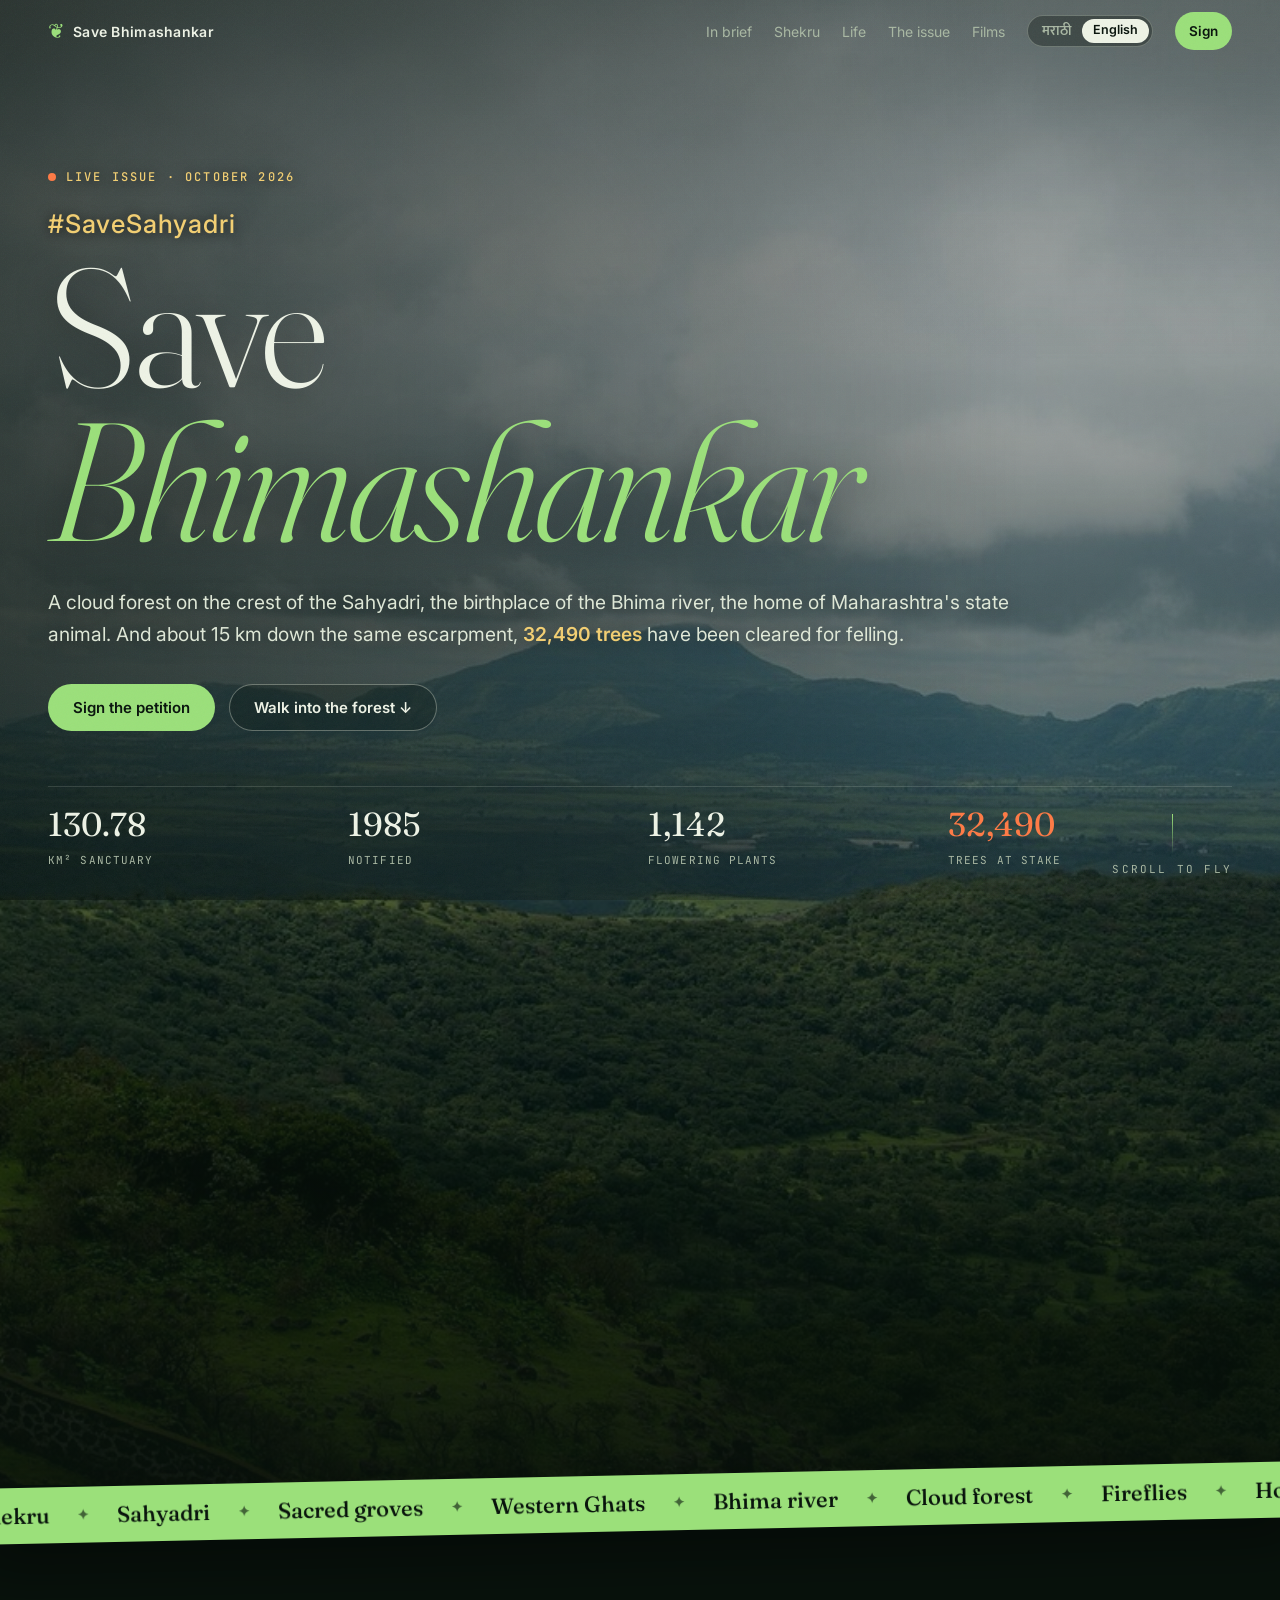
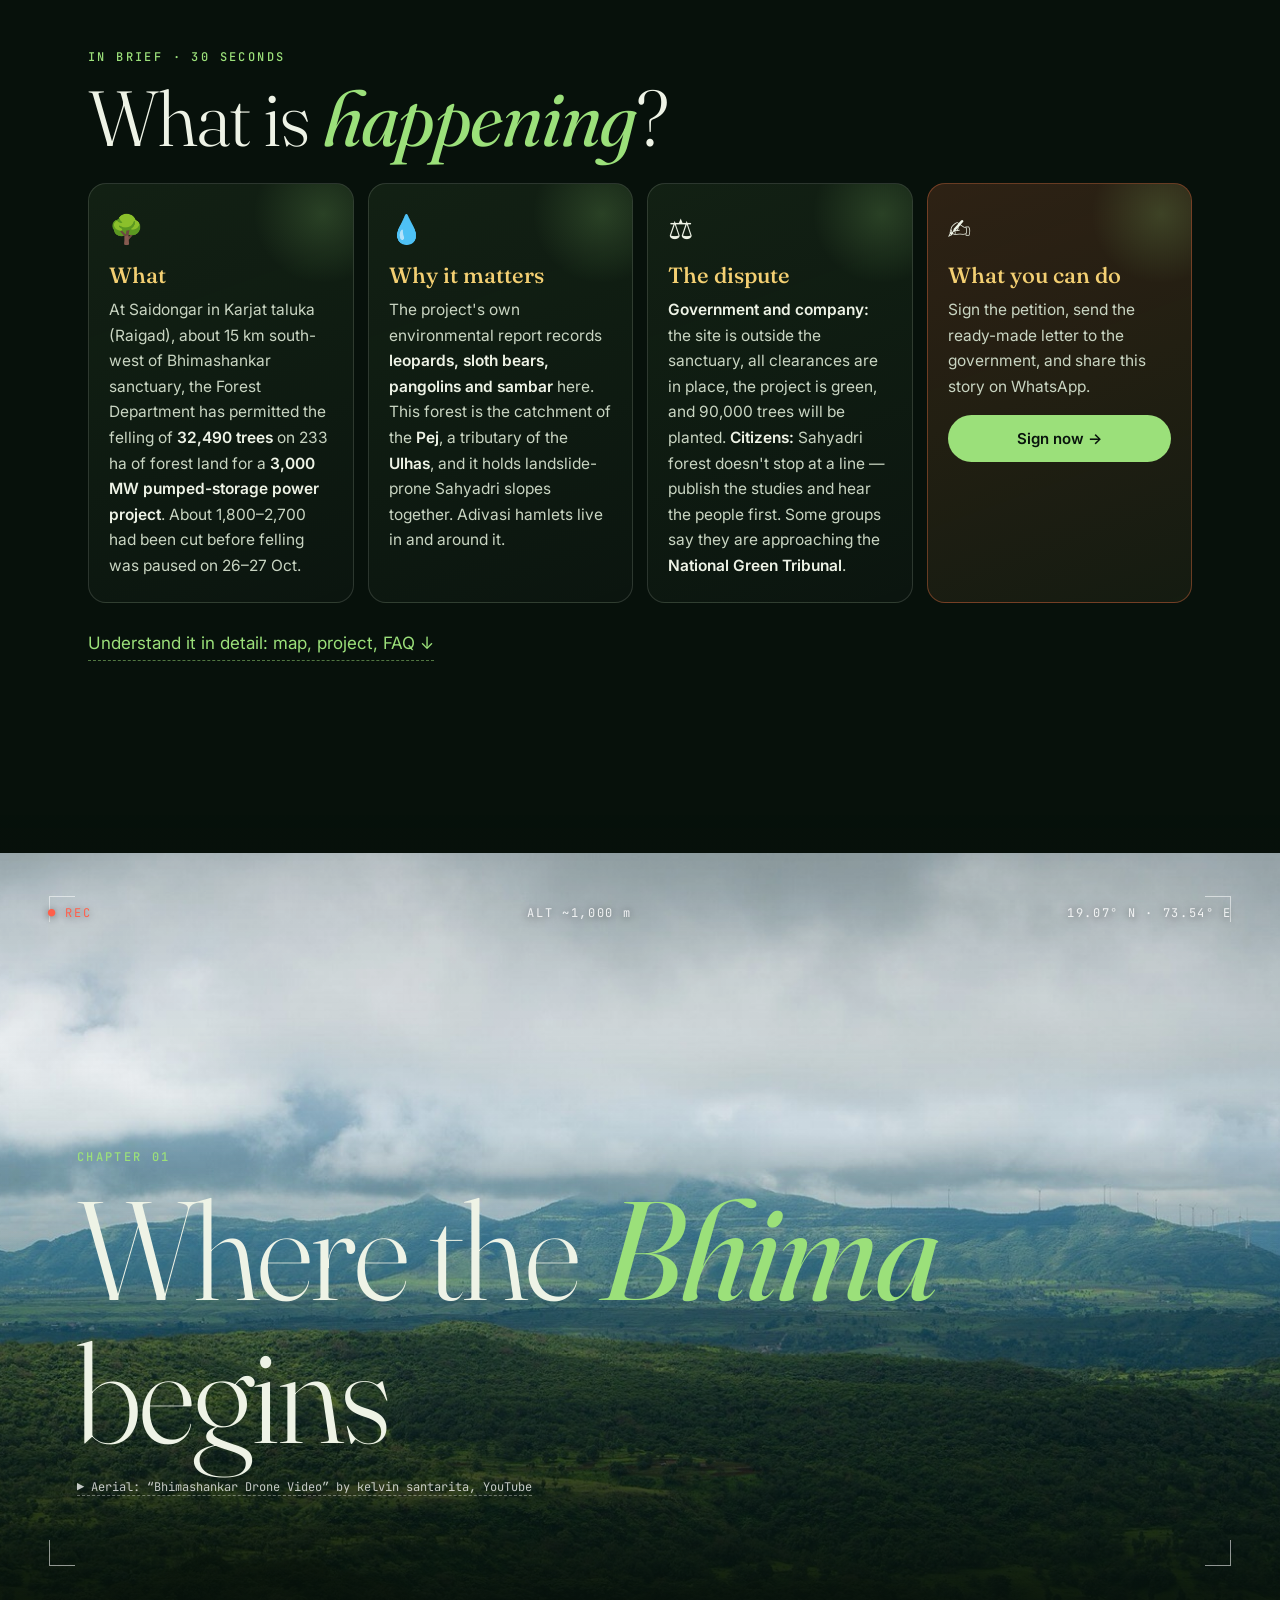
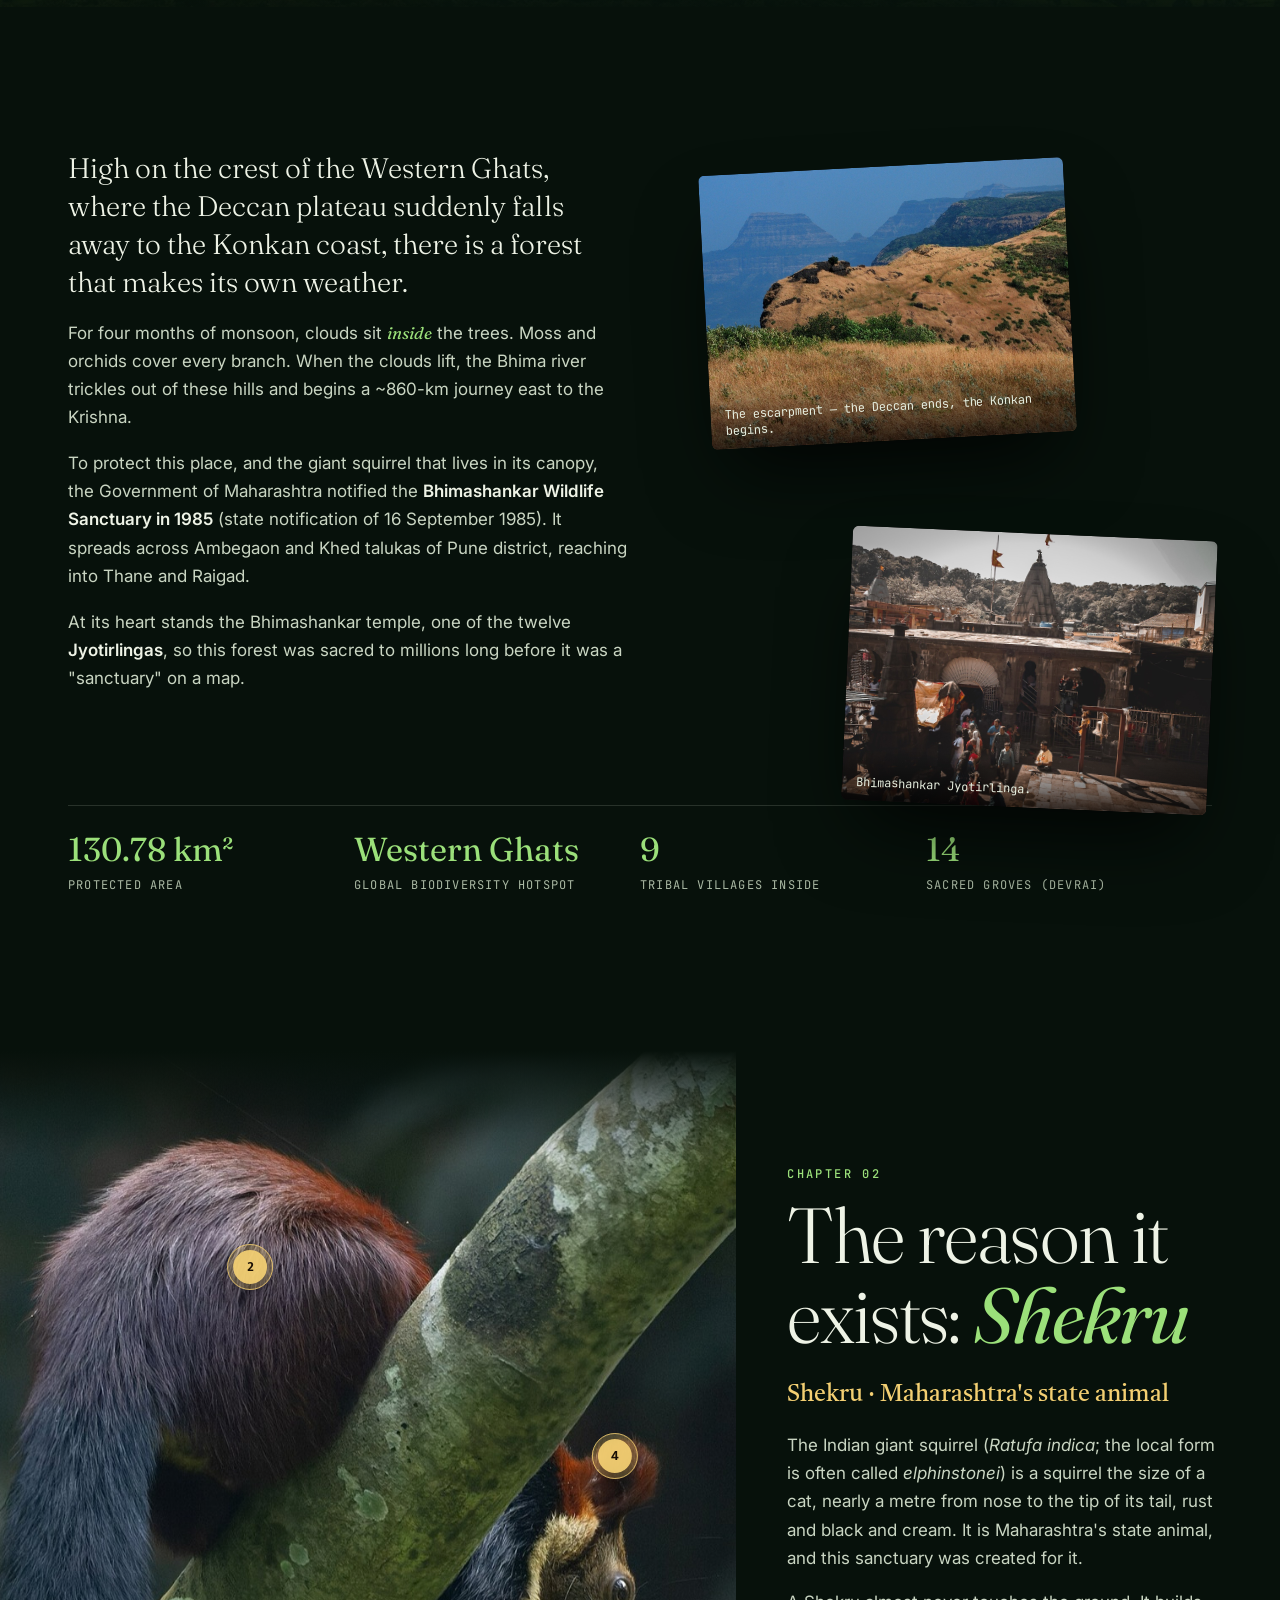
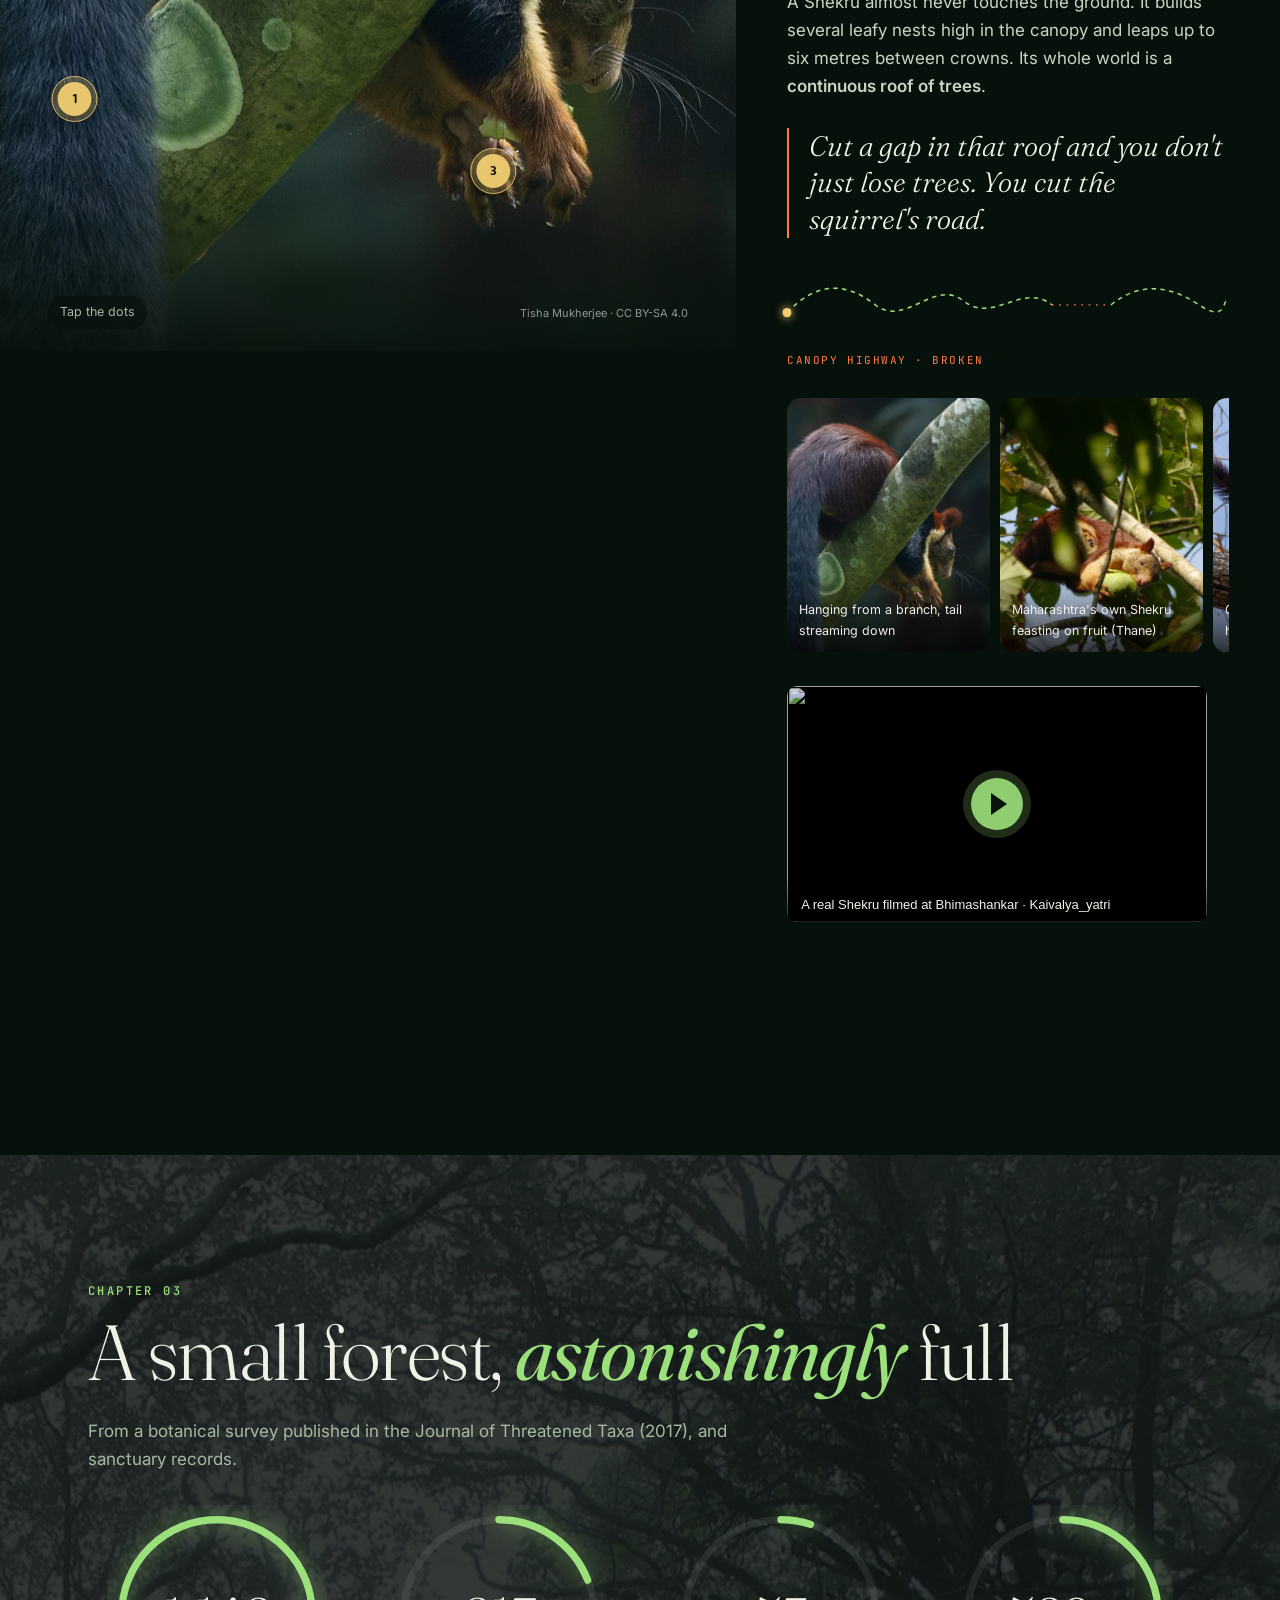
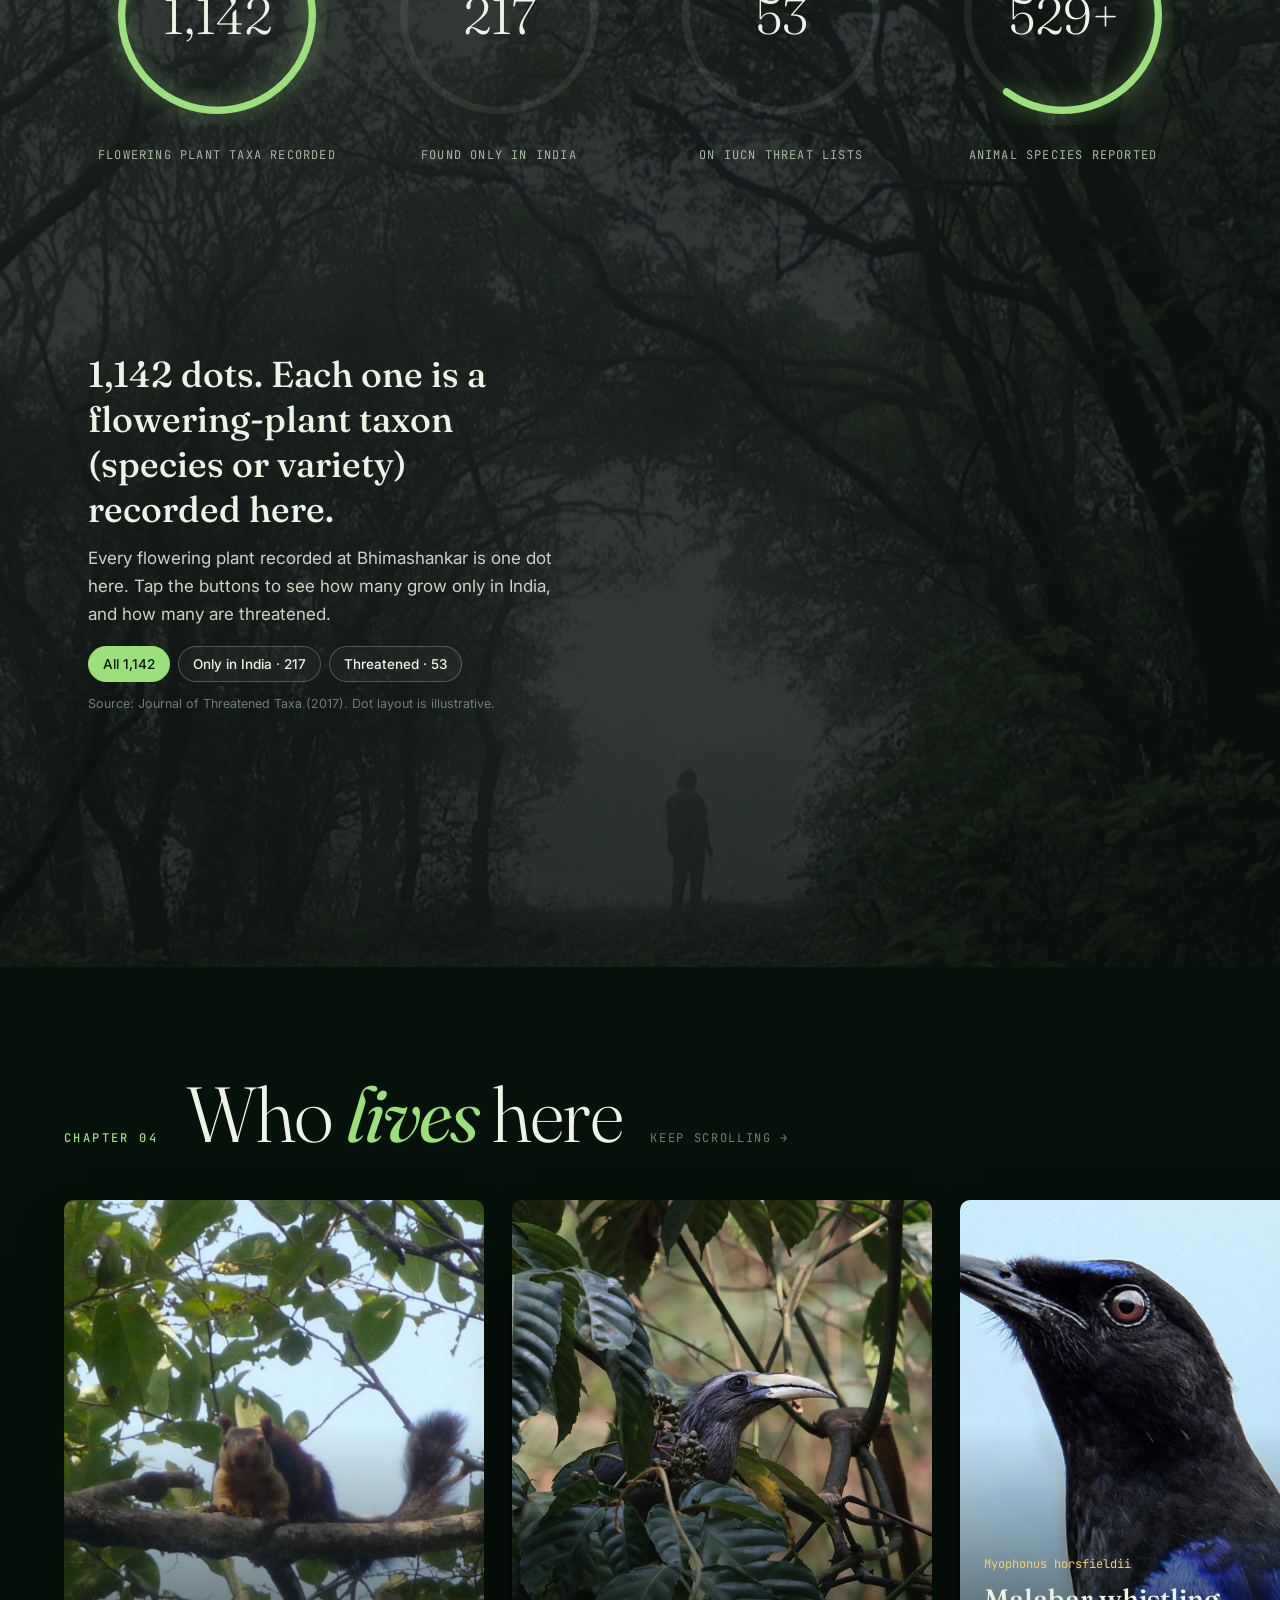
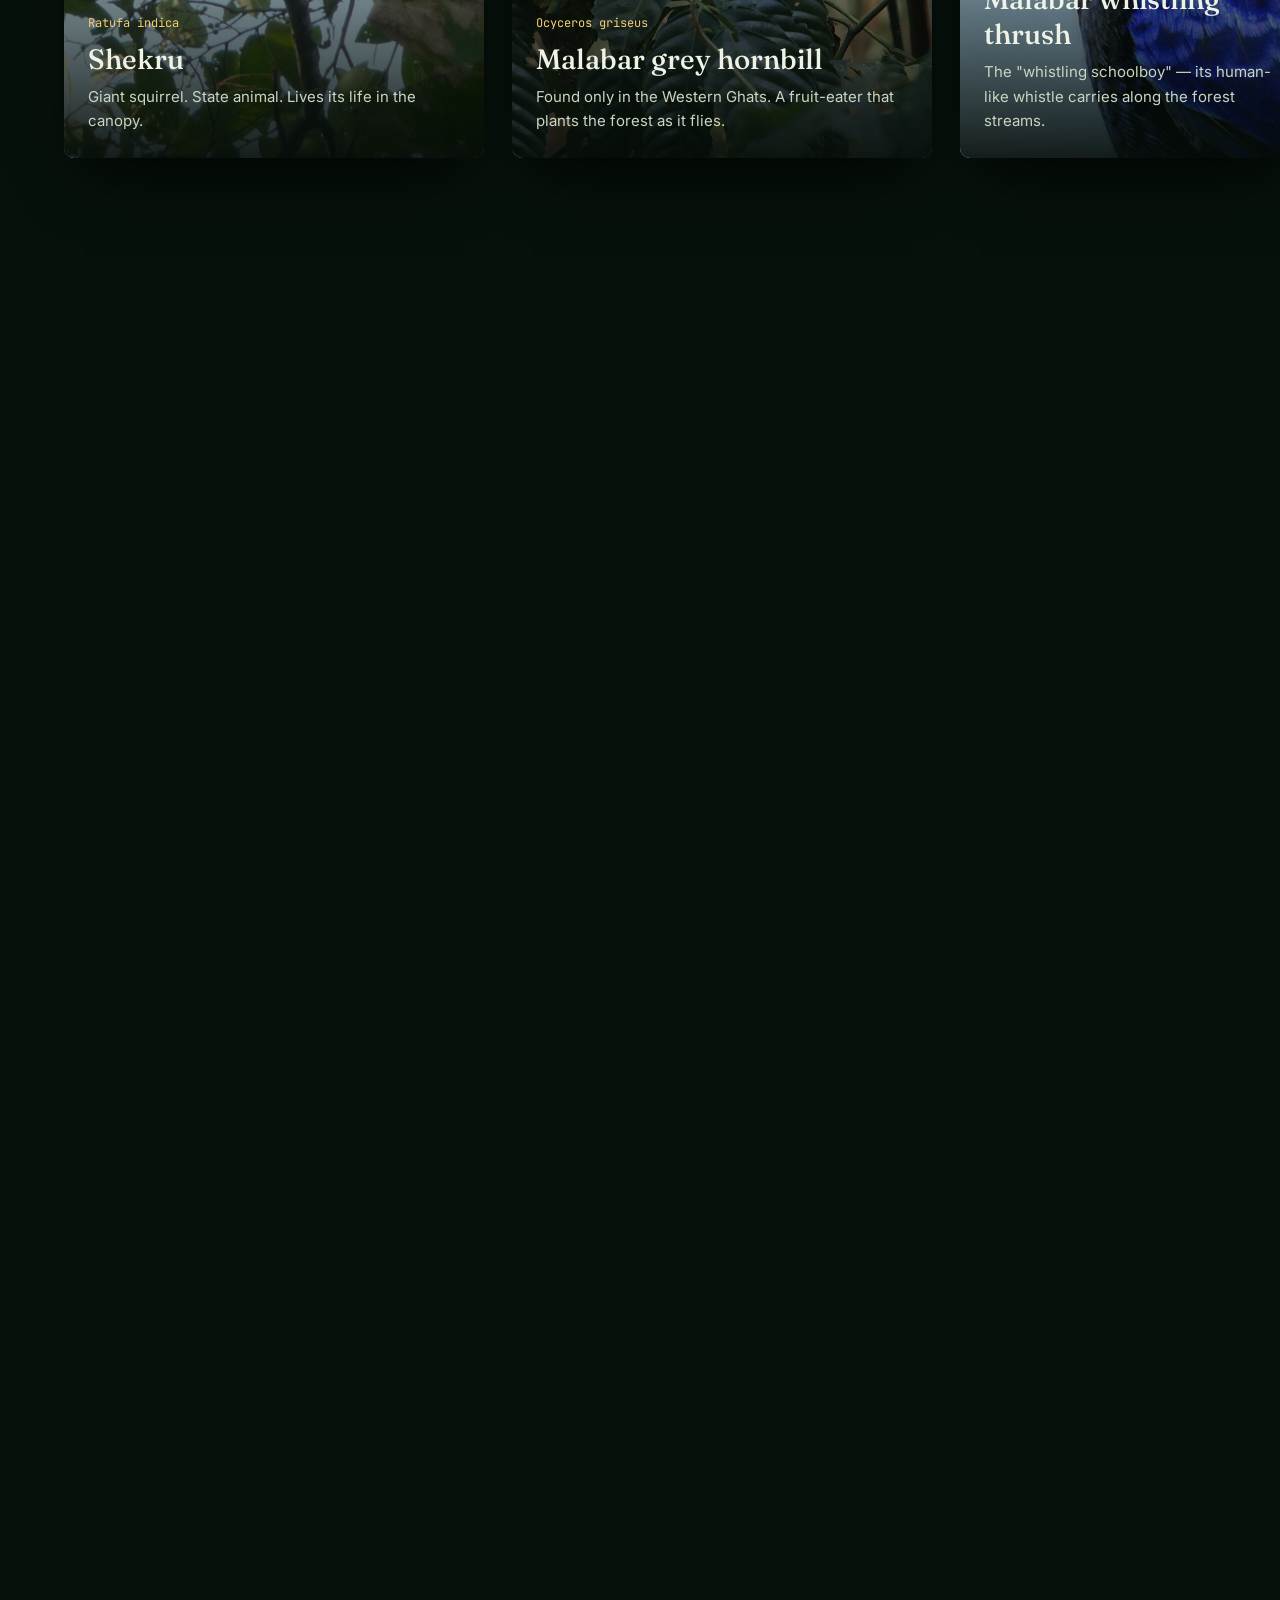
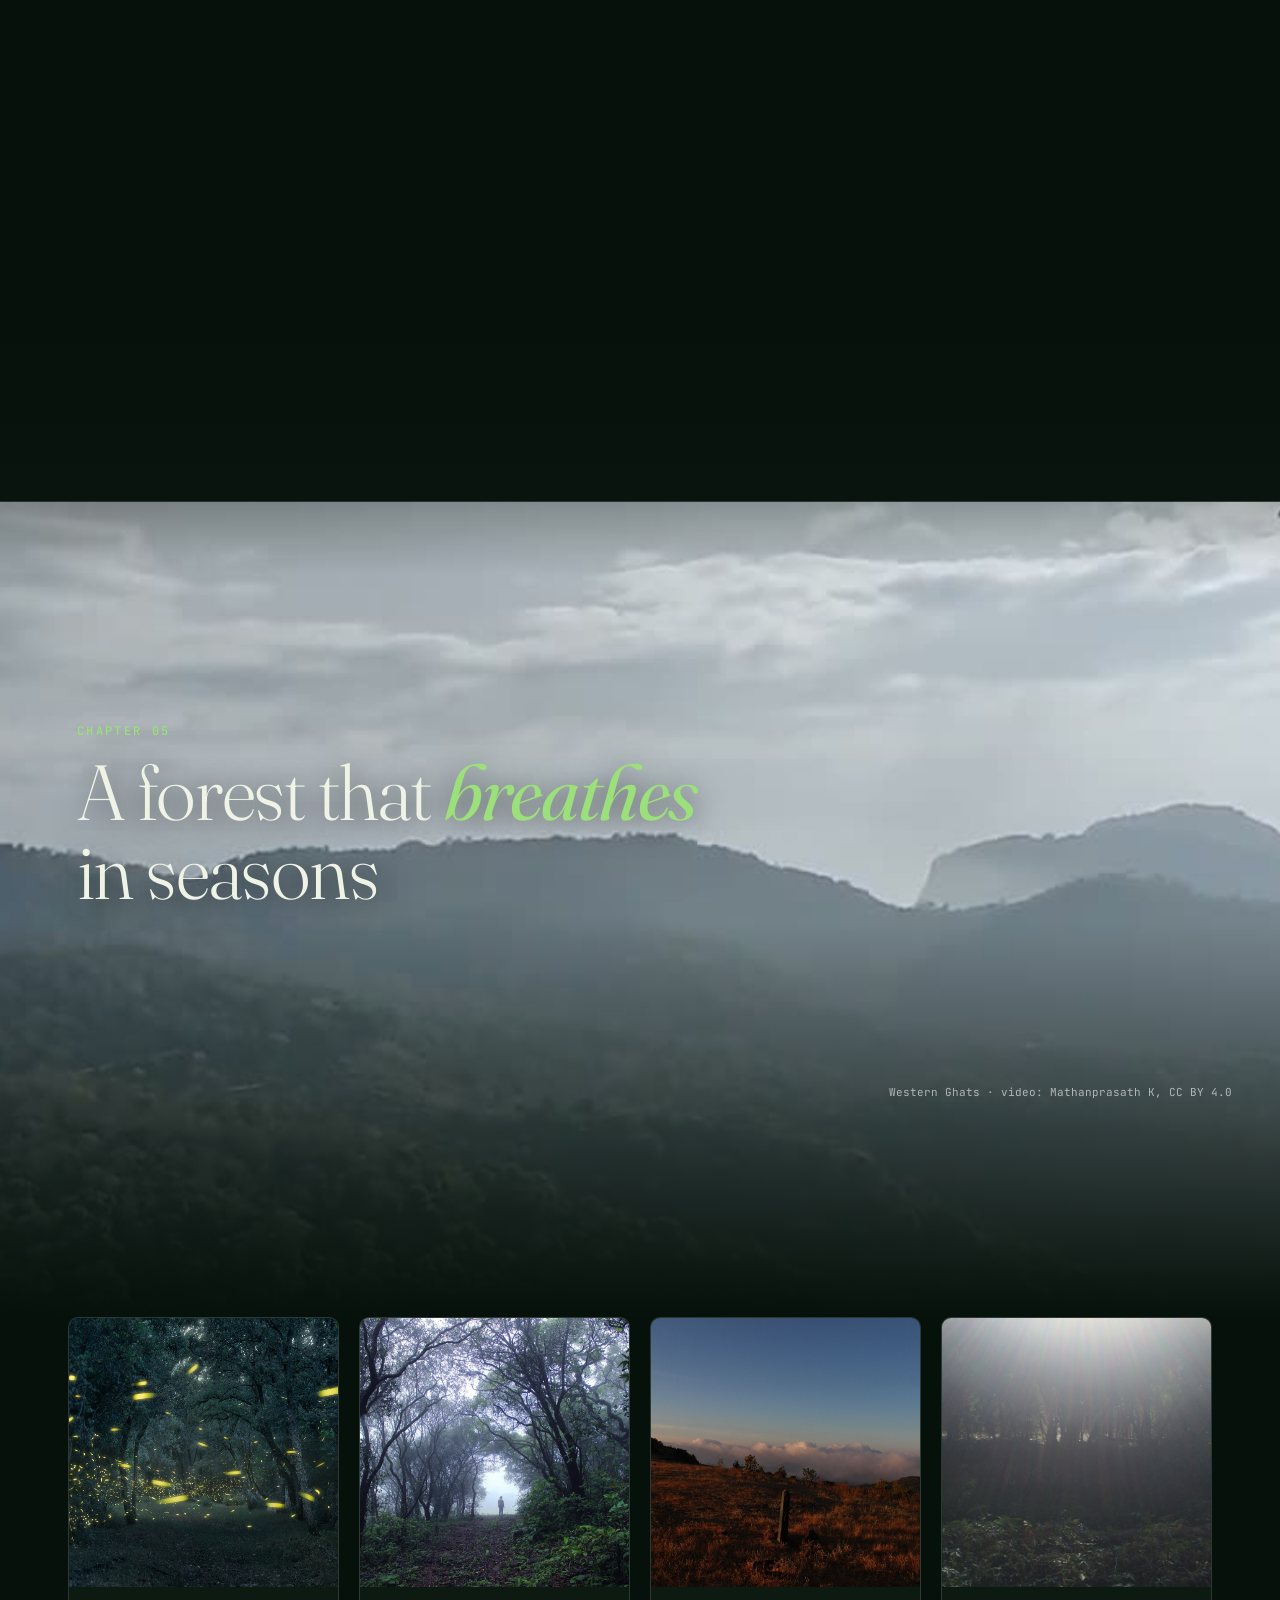
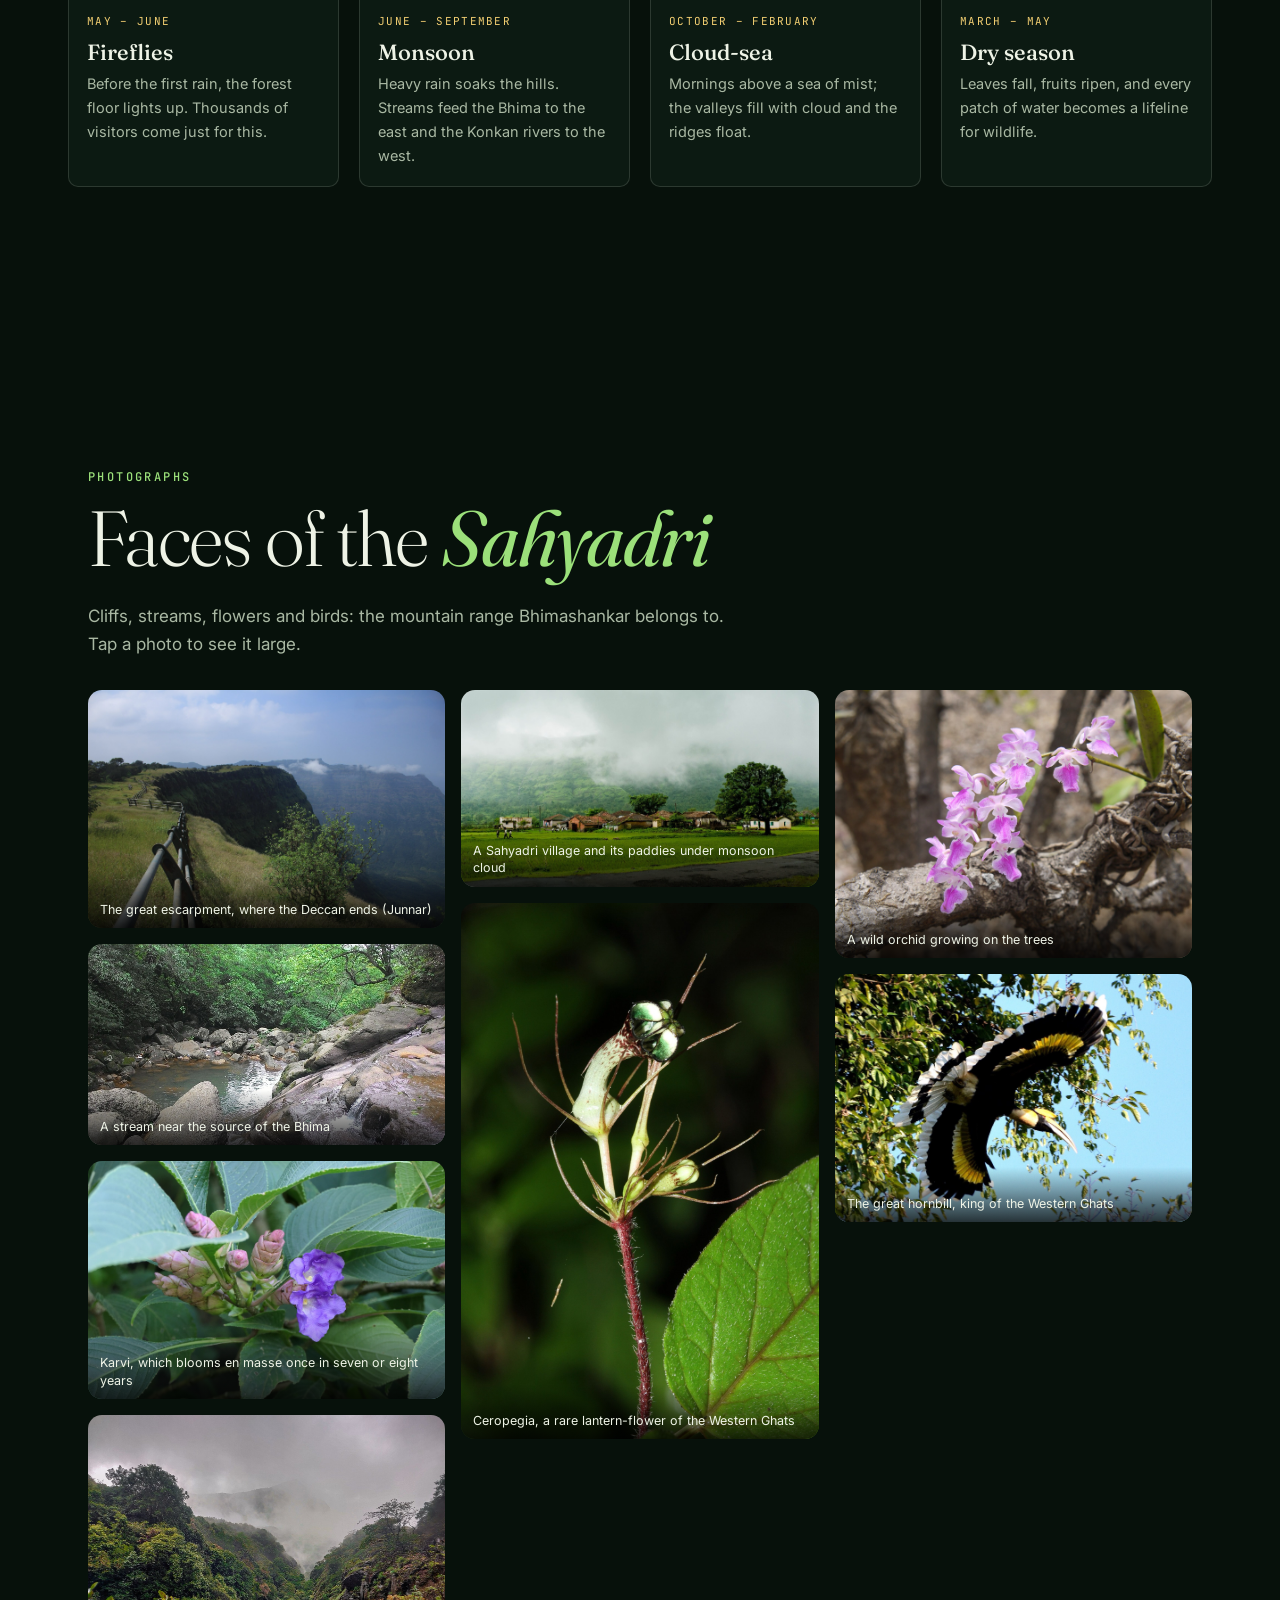
==== commit bd80c53f: "Secure petition: signatures go through the Worker (origin check, Turnstile, rate limit, one per emai" ====
--- a/en/index.html
+++ b/en/index.html
@@ -11,7 +11,7 @@
 <meta name="theme-color" content="#08120c">
 <link rel="preconnect" href="https://fonts.googleapis.com"><link rel="preconnect" href="https://fonts.gstatic.com" crossorigin>
 <link href="https://fonts.googleapis.com/css2?family=Fraunces:ital,opsz,wght@0,9..144,300..800;1,9..144,300..700&family=Inter:wght@400;500;600&family=JetBrains+Mono:wght@400;500&family=Tiro+Devanagari+Marathi:ital@0;1&family=Mukta:wght@300;400;500;600&display=swap" rel="stylesheet">
-<link rel="stylesheet" href="../style.css?v=38f1c5e9">
+<link rel="stylesheet" href="../style.css?v=77ae21aa">
 <script type="importmap">{"imports":{"three":"https://cdn.jsdelivr.net/npm/three@0.160.0/build/three.module.js","three/addons/":"https://cdn.jsdelivr.net/npm/three@0.160.0/examples/jsm/"}}</script>
 <script type="module" src="../forest.js?v=a765c463"></script>
 <script src="https://cdn.jsdelivr.net/npm/d3@7.9.0/dist/d3.min.js" defer></script>
@@ -27,7 +27,6 @@
   <nav>
     <a class="nl" href="#brief">In brief</a><a class="nl" href="#shekru">Shekru</a><a class="nl" href="#life">Life</a><a class="nl" href="#issue">The issue</a><a class="nl" href="#films">Films</a>
     <span class="lsw" role="group" aria-label="Language"><a href="../" lang="mr">मराठी</a><a href="./" lang="en" class="on" aria-current="page">English</a></span>
-    <a class="gh" href="https://github.com/KanurkarPrateek" target="_blank" rel="noopener" aria-label="GitHub"><svg viewBox="0 0 16 16" width="18" height="18"><path fill="currentColor" d="M8 0C3.58 0 0 3.58 0 8c0 3.54 2.29 6.53 5.47 7.59.4.07.55-.17.55-.38 0-.19-.01-.82-.01-1.49-2.01.37-2.53-.49-2.69-.94-.09-.23-.48-.94-.82-1.13-.28-.15-.68-.52-.01-.53.63-.01 1.08.58 1.23.82.72 1.21 1.87.87 2.33.66.07-.52.28-.87.51-1.07-1.78-.2-3.64-.89-3.64-3.95 0-.87.31-1.59.82-2.15-.08-.2-.36-1.02.08-2.12 0 0 .67-.21 2.2.82.64-.18 1.32-.27 2-.27.68 0 1.36.09 2 .27 1.53-1.04 2.2-.82 2.2-.82.44 1.1.16 1.92.08 2.12.51.56.82 1.27.82 2.15 0 3.07-1.87 3.75-3.65 3.95.29.25.54.73.54 1.48 0 1.07-.01 1.93-.01 2.2 0 .21.15.46.55.38A8.013 8.013 0 0016 8c0-4.42-3.58-8-8-8z"/></svg></a>
     <a class="cta" href="#sign">Sign</a>
   </nav>
 </header>
@@ -433,13 +432,16 @@
       </ol>
     </div>
     <form id="petition" class="card" autocomplete="on">
-      <p class="visits in-card" hidden><span class="eye"></span><b data-visits>0</b> people have seen this story</p>
+      <p class="visits signs in-card" hidden><span class="eye"></span><b data-signs>0</b> people have signed so far</p>
       <h3>Add your name</h3>
       <label>Full name<input name="name" required maxlength="80" placeholder="Your name"></label>
       <div class="row"><label>City<input name="city" required maxlength="60" placeholder="Pune"></label><label>Email <small>(optional)</small><input name="email" type="email" maxlength="120" placeholder="you@example.com"></label></div>
       <label>Why Bhimashankar matters to you <small>(optional)</small><textarea name="why" rows="3" maxlength="400" placeholder="I trekked here as a kid…"></textarea></label>
+      <input class="hp" name="website" tabindex="-1" autocomplete="off" aria-hidden="true">
+      <div class="cf-turnstile" data-sitekey="0x4AAAAAAFpnEl0T2eyiwhEg" data-theme="dark" data-size="flexible" data-language="en"></div>
+      <p class="form-err" role="alert" hidden></p>
       <button class="btn solid wide" type="submit">Sign &amp; save the forest</button>
-      <p class="fine">Signing opens the official petition page if one is linked, otherwise a ready-to-send letter. Nothing is stored on this site.</p>
+      <p class="fine">Your name, city and (if given) email are stored securely as a record of the petition. They will not be made public and will only be used when the petition is submitted to the government.</p>
       <div class="done" hidden>
         <p class="tick">✓</p>
         <h3>Thank you, <span id="sName"></span>.</h3>
@@ -486,7 +488,7 @@
     <div>
       <h4>Photographs & video</h4>
       <ul class="credits" id="credits"></ul>
-      <div class="love">Made with <span>♥</span> for the Sahyadri by <a href="https://github.com/KanurkarPrateek" target="_blank" rel="noopener">Prateek Kanurkar</a></div>
+      <div class="love">Made with <span>♥</span> for the Sahyadri by <b lang="mr">शिवरायांचा एक जागरूक मावळा</b> — a watchful Mawla of Chhatrapati Shivaji Maharaj</div>
       <a class="btn ghost" href="#hero">Back to the canopy ↑</a>
     </div>
   </div>
@@ -495,6 +497,6 @@
 <div class="lb" id="lb" hidden><img alt=""><p></p><button aria-label="Close">✕</button></div>
 <a class="mbar" href="#sign"><span>🌳 32,490 trees at stake</span><b>Sign →</b></a>
 
-<script src="../app.js?v=0c584297"></script>
+<script src="../app.js?v=c6fc0447"></script>
 </body>
 </html>
--- a/style.css
+++ b/style.css
@@ -745,3 +745,9 @@
 @media (max-width:699px){#hero .hero-in::before{background:linear-gradient(180deg,rgba(7,17,11,.15) 0%,rgba(7,17,11,.55) 35%,rgba(7,17,11,.7) 100%)}}
 .hero-in{z-index:1}
 .kicker,h1 .sm{text-shadow:0 1px 14px rgba(0,0,0,.8)}
+.hp{position:absolute;left:-9999px;width:1px;height:1px;opacity:0}
+.cf-turnstile{margin:4px 0 14px;min-height:65px}
+.form-err{background:rgba(255,122,69,.12);border:1px solid rgba(255,122,69,.45);color:#ffd2bd;border-radius:10px;padding:10px 12px;margin:0 0 12px;font-size:14.5px}
+.form-err[hidden]{display:none}
+.btn:disabled{opacity:.6;cursor:wait}
+.love b{color:var(--leaf);font-family:var(--mr);font-weight:400}
